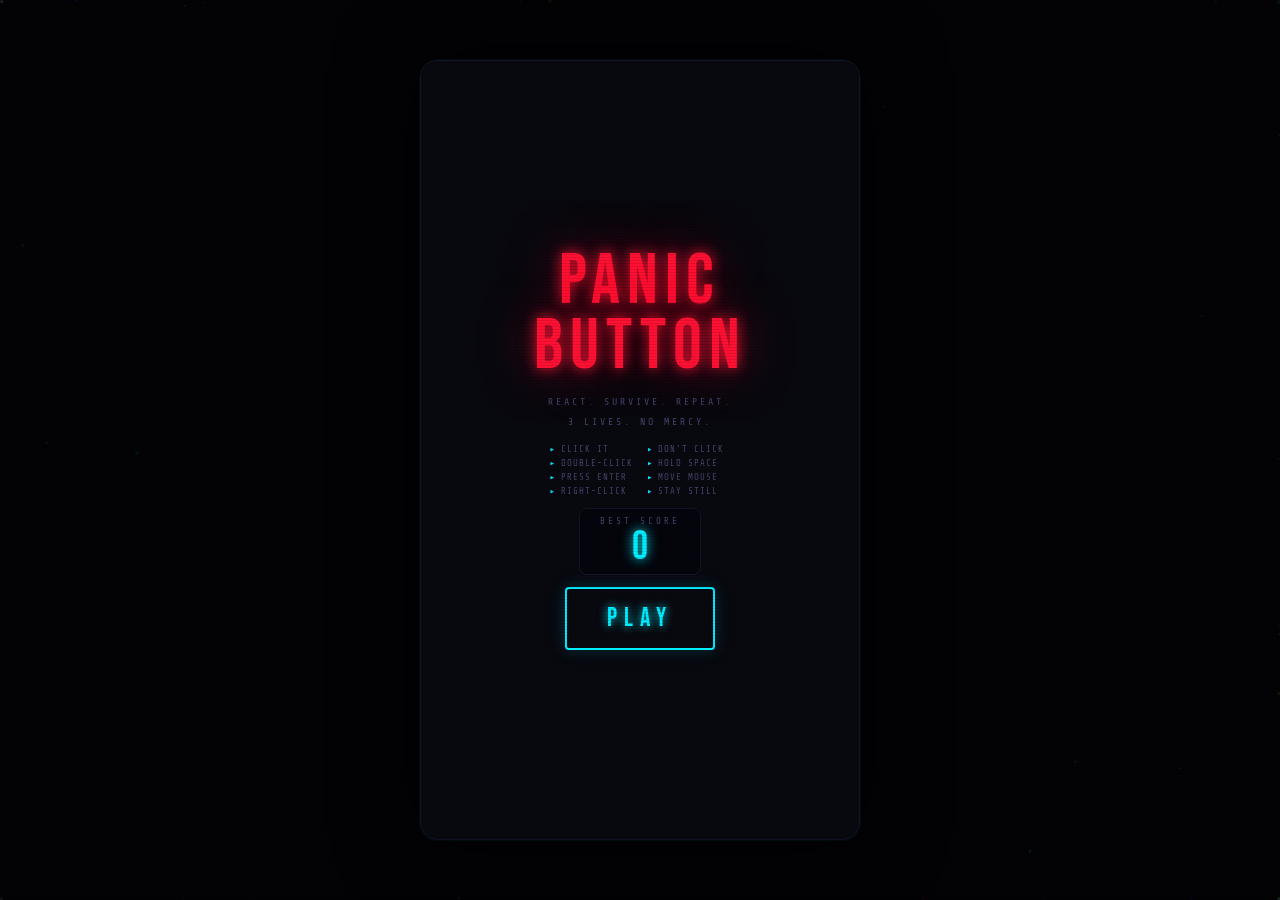
==== index.html @ e450bbe6 "Update index.html" ====
<!DOCTYPE html>
<html lang="en">
<head>
<meta charset="UTF-8">
<meta name="viewport" content="width=device-width, initial-scale=1.0, maximum-scale=1.0, user-scalable=no">
<meta name="apple-mobile-web-app-capable" content="yes">
<meta name="mobile-web-app-capable" content="yes">
<title>PANIC BUTTON</title>
<style>
@import url('https://fonts.googleapis.com/css2?family=Black+Han+Sans&family=Share+Tech+Mono&family=Bebas+Neue&display=swap');
 
:root {
  --red:#ff1133;--yellow:#ffe500;--cyan:#00eeff;--green:#2dff00;
  --purple:#cc00ff;--orange:#ff5500;--dim:#44446a;--text:#ddddf5;
  --panel:#08080f;--border:#14142a;
}
 
*{margin:0;padding:0;box-sizing:border-box;user-select:none;-webkit-user-select:none;-webkit-tap-highlight-color:transparent;touch-action:manipulation;}
html,body{width:100%;height:100%;height:100dvh;background:#030306;font-family:'Share Tech Mono',monospace;color:var(--text);overflow:hidden;}
 
/* scanlines */
body::after{content:'';position:fixed;inset:0;background:repeating-linear-gradient(transparent 0,transparent 2px,rgba(0,0,0,.1) 2px,rgba(0,0,0,.1) 3px);pointer-events:none;z-index:9998;}
 
#bgcanvas{position:fixed;inset:0;z-index:0;}
#app{width:100%;height:100%;height:100dvh;display:flex;align-items:center;justify-content:center;position:relative;z-index:1;}
 
/* ── CABINET ── */
.cab{
  width:min(440px,100vw);
  height:min(780px,100dvh);
  background:var(--panel);
  border:1px solid var(--border);
  border-radius:clamp(0px,3vw,18px);
  display:flex;flex-direction:column;align-items:center;
  position:relative;overflow:hidden;
  padding:0 0 max(12px,env(safe-area-inset-bottom));
  box-shadow:0 0 0 1px rgba(0,238,255,.04),0 0 80px rgba(0,0,0,.97),inset 0 1px 0 rgba(255,255,255,.05);
  transition:filter .04s;
}
@media(max-width:440px){.cab{border-radius:0;border-left:none;border-right:none;}}
.cab.chroma{filter:drop-shadow(-3px 0 0 rgba(255,0,60,.7)) drop-shadow(3px 0 0 rgba(0,238,255,.7));}
.cab.shake{animation:do-shake .4s ease-in-out;}
@keyframes do-shake{
  0%,100%{transform:translate(0,0) rotate(0)}
  8%{transform:translate(-10px,5px) rotate(-2deg)}
  20%{transform:translate(10px,-5px) rotate(2deg)}
  35%{transform:translate(-7px,7px) rotate(-1.2deg)}
  50%{transform:translate(7px,-4px) rotate(1.2deg)}
  65%{transform:translate(-3px,2px) rotate(-.5deg)}
  80%{transform:translate(2px,-1px) rotate(.3deg)}
}
 
/* corruption canvas */
.corrupt-ov{position:absolute;inset:0;pointer-events:none;z-index:90;border-radius:inherit;opacity:1;mix-blend-mode:screen;}
 
/* ── HEADER ── */
.hdr{width:100%;background:#03030a;border-bottom:1px solid var(--border);padding:clamp(8px,2.5vw,14px) 18px clamp(7px,2vw,12px);text-align:center;flex-shrink:0;}
.game-title{font-family:'Bebas Neue',sans-serif;font-size:clamp(24px,6.5vw,38px);letter-spacing:clamp(6px,2vw,10px);color:var(--red);text-shadow:0 0 12px #ff1133,0 0 35px #ff113388,0 0 70px #ff113344;line-height:1;}
.tagline{font-size:clamp(7px,2vw,9px);color:var(--dim);letter-spacing:2px;margin-top:2px;text-transform:uppercase;}
 
/* heartbeat stripe */
.hb-stripe{width:100%;height:3px;position:relative;overflow:hidden;background:#08080f;flex-shrink:0;}
.hb-stripe::after{content:'';position:absolute;top:0;left:-100%;width:60%;height:100%;background:linear-gradient(90deg,transparent,var(--red),transparent);opacity:0;}
.hb-stripe.pulse::after{animation:hb-wave .35s ease-out forwards;}
@keyframes hb-wave{0%{left:-60%;opacity:0}30%{opacity:1}100%{left:140%;opacity:0}}
 
/* ── LIVES + DIFF ── */
.top-row{display:flex;align-items:center;gap:7px;padding:clamp(6px,2vw,10px) 16px 0;width:100%;flex-shrink:0;}
.lives-lbl{font-size:clamp(7px,2vw,9px);letter-spacing:2px;color:var(--dim);text-transform:uppercase;}
.life{font-size:clamp(14px,4vw,18px);transition:transform .2s,opacity .3s;display:inline-block;}
.life.lost{opacity:.15;transform:scale(.65);filter:grayscale(1) brightness(.5);}
.life.flash-die{animation:life-die .4s ease-out;}
@keyframes life-die{0%{transform:scale(1.5)}50%{transform:scale(.3) rotate(180deg)}100%{transform:scale(.65)}}
.spacer{flex:1;}
.diff-pill{font-size:clamp(7px,2vw,9px);letter-spacing:2px;padding:3px 8px;border-radius:2px;text-transform:uppercase;border:1px solid currentColor;}
.dp-easy  {color:#2dff00;border-color:#2dff0044;}
.dp-medium{color:var(--yellow);border-color:#ffe50044;}
.dp-hard  {color:var(--orange);border-color:#ff550044;}
.dp-chaos {color:var(--red);border-color:#ff113344;animation:dp-chaos .4s ease-in-out infinite alternate;}
@keyframes dp-chaos{from{text-shadow:0 0 5px #ff1133}to{text-shadow:0 0 14px #ff1133,0 0 28px #ff113366}}
 
/* ── SCORES ── */
.score-row{display:flex;gap:8px;padding:clamp(6px,2vw,9px) 16px 0;width:100%;flex-shrink:0;}
.sbox{flex:1;background:#05050d;border:1px solid var(--border);border-radius:8px;padding:clamp(6px,2vw,8px) 10px;text-align:center;position:relative;overflow:hidden;}
.sbox::before{content:'';position:absolute;inset:0;background:linear-gradient(135deg,rgba(255,255,255,.025),transparent 55%);pointer-events:none;}
.slbl{font-size:clamp(7px,2vw,9px);letter-spacing:2px;color:var(--dim);text-transform:uppercase;display:block;margin-bottom:1px;}
.sval{font-family:'Bebas Neue',sans-serif;font-size:clamp(30px,9vw,40px);line-height:1;color:var(--yellow);text-shadow:0 0 10px #ffe500,0 0 28px #ffe50077;transition:transform .1s;}
.sval.pop{transform:scale(1.4);color:var(--green);text-shadow:0 0 12px #2dff00,0 0 30px #2dff0088;}
.rank-lbl{font-size:clamp(7px,2vw,9px);letter-spacing:1px;margin-top:1px;color:var(--cyan);text-shadow:0 0 8px #00eeff;}
 
/* ── STREAK ── */
.streak-row{display:flex;align-items:center;gap:7px;padding:clamp(5px,1.5vw,8px) 16px 0;width:100%;flex-shrink:0;}
.stk-lbl{font-size:clamp(7px,2vw,9px);letter-spacing:2px;color:var(--dim);text-transform:uppercase;}
.stk-track{flex:1;height:6px;background:#05050d;border:1px solid var(--border);border-radius:3px;overflow:hidden;}
.stk-fill{height:100%;border-radius:3px;transition:width .2s ease,background .3s;background:var(--purple);box-shadow:0 0 7px var(--purple);}
.stk-fill.hot{background:var(--yellow);box-shadow:0 0 10px var(--yellow);animation:stk-hot .3s ease-in-out infinite alternate;}
@keyframes stk-hot{from{box-shadow:0 0 6px var(--yellow)}to{box-shadow:0 0 18px var(--yellow),0 0 30px #ffe50066}}
.stk-val{font-size:clamp(9px,3vw,12px);color:var(--purple);min-width:22px;text-align:right;transition:color .3s;}
.stk-val.hot{color:var(--yellow);text-shadow:0 0 6px var(--yellow);}
 
/* ── INSTRUCTION AREA ── */
.inst-area{flex:1;display:flex;flex-direction:column;align-items:center;justify-content:center;width:100%;position:relative;padding:8px 12px;min-height:0;}
 
.taunt{font-size:clamp(8px,2.5vw,10px);letter-spacing:3px;color:var(--dim);text-transform:uppercase;margin-bottom:5px;min-height:13px;transition:color .2s;}
.taunt.hot{color:var(--red);text-shadow:0 0 6px #ff1133;animation:taunt-flash .15s ease-in-out infinite alternate;}
@keyframes taunt-flash{from{opacity:1}to{opacity:.5}}
 
.inst{font-family:'Black Han Sans',sans-serif;font-size:clamp(28px,9vw,54px);text-align:center;line-height:1.0;letter-spacing:2px;padding:0 4px;will-change:transform;}
.cr {color:var(--red);   text-shadow:0 0 14px #ff1133,0 0 40px #ff113366;}
.cy {color:var(--cyan);  text-shadow:0 0 14px #00eeff,0 0 40px #00eeff66;}
.cg {color:var(--green); text-shadow:0 0 14px #2dff00,0 0 40px #2dff0066;}
.cy2{color:var(--yellow);text-shadow:0 0 14px #ffe500,0 0 40px #ffe50066;}
.cp {color:var(--purple);text-shadow:0 0 14px #cc00ff,0 0 40px #cc00ff66;}
.co {color:var(--orange);text-shadow:0 0 14px #ff5500,0 0 40px #ff550066;}
 
@keyframes inst-slam{0%{opacity:0;transform:scale(.3) rotate(-8deg)}55%{opacity:1;transform:scale(1.12) rotate(2deg)}75%{transform:scale(.97) rotate(-1deg)}100%{opacity:1;transform:scale(1) rotate(0)}}
@keyframes inst-out {0%{opacity:1;transform:scale(1)}40%{opacity:0;transform:scale(1.3) rotate(5deg)}100%{opacity:0}}
@keyframes inst-jitter{0%,100%{transform:translate(0,0)}20%{transform:translate(-3px,2px)}40%{transform:translate(3px,-2px)}60%{transform:translate(-2px,3px)}80%{transform:translate(2px,-1px)}}
.inst.appear {animation:inst-slam .2s cubic-bezier(.22,1,.36,1) forwards;}
.inst.leaving{animation:inst-out .15s ease-in forwards;}
.inst.jitter {animation:inst-jitter .12s ease-in-out infinite;}
@keyframes cr-pulse{from{text-shadow:0 0 14px #ff1133,0 0 40px #ff113366}to{text-shadow:0 0 30px #ff1133,0 0 60px #ff1133,0 0 80px #ff113388}}
 
.sub-inst{font-size:clamp(9px,2.5vw,11px);letter-spacing:2px;color:var(--dim);margin-top:5px;text-transform:uppercase;min-height:13px;}
 
/* hold-progress ring (for hold instructions on mobile) */
.hold-ring{position:absolute;bottom:8px;left:50%;transform:translateX(-50%);opacity:0;pointer-events:none;transition:opacity .15s;}
.hold-ring.show{opacity:1;}
.hold-ring svg{width:44px;height:44px;transform:rotate(-90deg);}
.hr-bg{fill:none;stroke:#14142a;stroke-width:4;}
.hr-fill{fill:none;stroke:var(--orange);stroke-width:4;stroke-linecap:round;stroke-dasharray:113;stroke-dashoffset:113;transition:stroke-dashoffset .05s linear;}
 
.glitch-txt{position:absolute;top:50%;left:50%;transform:translate(-50%,-50%);font-family:'Bebas Neue',sans-serif;font-size:clamp(26px,8vw,50px);pointer-events:none;opacity:0;white-space:nowrap;text-shadow:2px 0 var(--red),-2px 0 var(--cyan);}
@keyframes glitch-show{0%{opacity:0;transform:translate(-50%,-50%) skewX(20deg)}10%{opacity:1;transform:translate(-52%,-50%) skewX(-5deg)}30%{opacity:1;transform:translate(-50%,-50%) skewX(0)}80%{opacity:1}100%{opacity:0;transform:translate(-50%,-50%) skewX(3deg)}}
.glitch-txt.show{animation:glitch-show .6s ease-out forwards;}
 
.near-miss-el{position:absolute;top:5px;left:50%;transform:translateX(-50%);font-family:'Bebas Neue',sans-serif;font-size:clamp(11px,3vw,13px);letter-spacing:3px;color:var(--yellow);text-shadow:0 0 10px var(--yellow);opacity:0;pointer-events:none;white-space:nowrap;}
@keyframes nm{0%{opacity:0;transform:translateX(-50%) scale(.4)}25%{opacity:1;transform:translateX(-50%) scale(1.2)}75%{opacity:1;transform:translateX(-50%) scale(1)}100%{opacity:0;transform:translateX(-50%) scale(.9)}}
.near-miss-el.show{animation:nm 1s ease-out forwards;}
 
/* ── TIMER ── */
.timer-wrap{width:calc(100% - 32px);margin:0 16px;flex-shrink:0;}
.timer-top{display:flex;justify-content:space-between;align-items:center;margin-bottom:4px;}
.timer-lbl{font-size:clamp(7px,2vw,9px);letter-spacing:2px;color:var(--dim);text-transform:uppercase;}
.timer-num{font-size:clamp(11px,3vw,13px);color:var(--cyan);font-family:'Bebas Neue',sans-serif;letter-spacing:2px;transition:color .2s;}
.timer-num.warn  {color:var(--yellow);}
.timer-num.danger{color:var(--red);text-shadow:0 0 8px #ff1133;}
.timer-track{width:100%;height:clamp(8px,2.5vw,11px);background:#04040c;border:1px solid var(--border);border-radius:6px;overflow:hidden;}
.timer-bar{height:100%;border-radius:6px;transition:background .2s;background:var(--green);box-shadow:0 0 10px var(--green);}
.timer-bar.warn  {background:var(--yellow);box-shadow:0 0 10px var(--yellow);}
.timer-bar.danger{background:var(--red);box-shadow:0 0 16px var(--red);animation:tbar-pulse .25s ease-in-out infinite alternate;}
@keyframes tbar-pulse{from{box-shadow:0 0 8px var(--red)}to{box-shadow:0 0 22px #ff1133,0 0 44px #ff113366}}
 
/* ── BUTTON ZONE ── */
.btn-zone{position:relative;width:100%;flex:0 0 clamp(130px,35vw,160px);display:flex;align-items:center;justify-content:center;margin:clamp(4px,1.5vw,8px) 0 clamp(3px,1vw,6px);}
 
#pb{
  width:clamp(110px,28vw,134px);height:clamp(110px,28vw,134px);
  border-radius:50%;border:none;cursor:pointer;
  font-family:'Bebas Neue',sans-serif;font-size:clamp(17px,4.5vw,21px);letter-spacing:2px;
  outline:none;position:absolute;
  background:radial-gradient(circle at 36% 30%,#ff7788,#cc0022);
  color:#fff;text-shadow:0 2px 5px rgba(0,0,0,.7);
  box-shadow:0 8px 0 #88000e,0 12px 28px rgba(255,17,51,.55),inset 0 1px 0 rgba(255,255,255,.32),inset 0 -2px 0 rgba(0,0,0,.25);
  transition:transform .07s,box-shadow .07s,width .15s,height .15s,font-size .15s;
  will-change:transform;
  /* Prevent long-press context menu on mobile */
  -webkit-touch-callout:none;
}
#pb::before{content:'';position:absolute;inset:4px;border-radius:50%;border:1px solid rgba(255,255,255,.12);pointer-events:none;}
#pb::after {content:'';position:absolute;top:13%;left:19%;width:37%;height:26%;background:radial-gradient(ellipse,rgba(255,255,255,.38),transparent);border-radius:50%;pointer-events:none;}
#pb:active,#pb.pressed{transform:translateY(7px) scale(.97) !important;box-shadow:0 1px 0 #88000e,0 3px 10px rgba(255,17,51,.3),inset 0 3px 6px rgba(0,0,0,.35) !important;}
#pb.blue  {background:radial-gradient(circle at 36% 30%,#66bbff,#0044cc);box-shadow:0 8px 0 #002299,0 12px 28px rgba(0,80,255,.55),inset 0 1px 0 rgba(255,255,255,.32);}
#pb.green {background:radial-gradient(circle at 36% 30%,#66ff99,#009933);color:#001800;box-shadow:0 8px 0 #005511,0 12px 28px rgba(0,180,50,.55),inset 0 1px 0 rgba(255,255,255,.32);}
#pb.yellow{background:radial-gradient(circle at 36% 30%,#ffee66,#bb8800);color:#110900;box-shadow:0 8px 0 #775500,0 12px 28px rgba(180,140,0,.55),inset 0 1px 0 rgba(255,255,255,.32);}
#pb.purple{background:radial-gradient(circle at 36% 30%,#ee66ff,#880099);box-shadow:0 8px 0 #440055,0 12px 28px rgba(160,0,220,.55),inset 0 1px 0 rgba(255,255,255,.32);}
#pb.shrunken{width:72px !important;height:72px !important;font-size:12px !important;}
#pb.grown   {width:clamp(140px,38vw,162px) !important;height:clamp(140px,38vw,162px) !important;font-size:clamp(20px,5vw,24px) !important;}
#pb.spinning{animation:pb-spin .6s linear infinite !important;}
@keyframes pb-spin{from{transform:rotate(0deg)}to{transform:rotate(360deg)}}
#pb.danger-pulse{animation:pb-danger .22s ease-in-out infinite alternate !important;}
@keyframes pb-danger{from{box-shadow:0 8px 0 #88000e,0 12px 28px rgba(255,17,51,.55),inset 0 1px 0 rgba(255,255,255,.32)}to{box-shadow:0 8px 0 #88000e,0 12px 55px rgba(255,17,51,1),0 0 38px rgba(255,17,51,.6),inset 0 1px 0 rgba(255,255,255,.32)}}
#pb.teleport-out{opacity:0;transform:scale(0) !important;}
 
/* decoys */
.decoy{width:68px;height:68px;border-radius:50%;border:none;cursor:pointer;position:absolute;font-family:'Bebas Neue',sans-serif;font-size:11px;letter-spacing:1px;box-shadow:0 4px 0 rgba(0,0,0,.5),0 7px 14px rgba(0,0,0,.4),inset 0 1px 0 rgba(255,255,255,.2);outline:none;animation:decoy-in .15s ease-out;color:#fff;text-shadow:0 1px 3px rgba(0,0,0,.5);-webkit-touch-callout:none;}
.decoy:active{transform:translateY(3px) !important;}
@keyframes decoy-in{from{transform:scale(0) rotate(-15deg);opacity:0}to{transform:scale(1);opacity:1}}
 
/* combo */
.combo-lbl{position:absolute;bottom:3px;left:50%;transform:translateX(-50%);font-family:'Bebas Neue',sans-serif;font-size:clamp(11px,3vw,14px);letter-spacing:4px;color:var(--orange);text-shadow:0 0 10px #ff5500;white-space:nowrap;opacity:0;pointer-events:none;}
@keyframes cl-in{0%{opacity:0;transform:translateX(-50%) scale(.4)}35%{opacity:1;transform:translateX(-50%) scale(1.25)}100%{opacity:1;transform:translateX(-50%) scale(1)}}
.combo-lbl.show{animation:cl-in .3s ease-out forwards;}
 
/* ── OVERLAYS ── */
.flash-ov{position:absolute;inset:0;pointer-events:none;opacity:0;z-index:91;border-radius:inherit;transition:opacity .07s;}
.flash-ov.fg{background:rgba(45,255,0,.2);  opacity:1;}
.flash-ov.fr{background:rgba(255,17,51,.28); opacity:1;}
.flash-ov.fy{background:rgba(255,229,0,.22); opacity:1;}
.flash-ov.fb{background:rgba(0,200,255,.18); opacity:1;}
.flash-ov.fw{background:rgba(255,255,255,.15);opacity:1;}
 
.frenzy-ring{position:absolute;inset:-3px;border-radius:21px;border:3px solid var(--red);opacity:0;pointer-events:none;z-index:92;}
.frenzy-ring.on{opacity:1;animation:fr-pulse .35s ease-in-out infinite alternate;}
@keyframes fr-pulse{from{box-shadow:0 0 12px #ff1133,inset 0 0 12px #ff113322}to{box-shadow:0 0 35px #ff1133,0 0 60px #ff113355,inset 0 0 20px #ff113333}}
 
.sp-ban{position:absolute;top:62px;left:50%;transform:translateX(-50%);font-family:'Bebas Neue',sans-serif;font-size:clamp(10px,3vw,13px);letter-spacing:3px;padding:3px 14px;border-radius:3px;z-index:88;opacity:0;pointer-events:none;white-space:nowrap;transition:opacity .2s;}
.sp-ban.bonus  {background:var(--yellow);color:#000;}
.sp-ban.reverse{background:var(--purple);color:#fff;}
.sp-ban.frenzy {background:var(--red);color:#fff;animation:fban-flash .18s ease-in-out infinite alternate;}
.sp-ban.silent {background:var(--cyan);color:#000;}
@keyframes fban-flash{from{background:#ff1133}to{background:#ff6600}}
.sp-ban.on{opacity:1;}
 
.pts-float{position:absolute;font-family:'Bebas Neue',sans-serif;font-size:clamp(24px,7vw,32px);letter-spacing:2px;color:var(--green);text-shadow:0 0 12px #2dff00;pointer-events:none;opacity:0;z-index:200;}
@keyframes pf{0%{opacity:0;transform:translateY(0) scale(.5)}20%{opacity:1;transform:translateY(-16px) scale(1.15)}75%{opacity:1;transform:translateY(-50px) scale(1)}100%{opacity:0;transform:translateY(-68px) scale(.85)}}
.pts-float.pop{animation:pf .8s ease-out forwards;}
 
.big-mult{position:absolute;top:38%;left:50%;transform:translate(-50%,-50%);font-family:'Bebas Neue',sans-serif;font-size:clamp(70px,20vw,110px);letter-spacing:4px;color:var(--yellow);text-shadow:0 0 16px #ffe500,0 0 50px #ffe50088;pointer-events:none;opacity:0;z-index:200;}
@keyframes bm{0%{opacity:0;transform:translate(-50%,-50%) scale(.2) rotate(-15deg)}35%{opacity:1;transform:translate(-50%,-60%) scale(1.4) rotate(4deg)}65%{opacity:1;transform:translate(-50%,-65%) scale(1.05) rotate(-1deg)}100%{opacity:0;transform:translate(-50%,-95%) scale(.8)}}
.big-mult.pop{animation:bm 1.1s ease-out forwards;}
 
/* ── FEEDBACK ── */
.feedback{height:20px;font-size:clamp(10px,3vw,12px);letter-spacing:3px;text-align:center;text-transform:uppercase;opacity:0;transition:opacity .2s;flex-shrink:0;}
.feedback.show{opacity:1;}
.feedback.ok   {color:var(--green); text-shadow:0 0 8px #2dff00;}
.feedback.bad  {color:var(--red);   text-shadow:0 0 8px #ff1133;}
.feedback.bonus{color:var(--yellow);text-shadow:0 0 8px #ffe500;}
 
/* ── LAST CHANCE ── */
.lc-ov{position:absolute;inset:0;z-index:150;border-radius:inherit;pointer-events:none;display:flex;align-items:center;justify-content:center;opacity:0;}
.lc-ov.show{animation:lc-flash .6s ease-out forwards;}
@keyframes lc-flash{0%{opacity:0;background:rgba(255,17,51,0)}20%{opacity:1;background:rgba(255,17,51,.35)}60%{opacity:1;background:rgba(255,17,51,.15)}100%{opacity:0;background:rgba(255,17,51,0)}}
.lc-txt{font-family:'Bebas Neue',sans-serif;font-size:clamp(40px,12vw,60px);letter-spacing:5px;color:#fff;text-shadow:0 0 30px #ff1133,0 0 60px #ff1133;pointer-events:none;opacity:0;}
.lc-ov.show .lc-txt{animation:lc-txt .6s ease-out forwards;}
@keyframes lc-txt{0%{opacity:0;transform:scale(2)}30%{opacity:1;transform:scale(1.1)}70%{opacity:1;transform:scale(1)}100%{opacity:0;transform:scale(.9)}}
 
/* ── SCREENS ── */
.screen{position:absolute;inset:0;background:var(--panel);border-radius:inherit;display:flex;flex-direction:column;align-items:center;justify-content:center;z-index:250;padding:clamp(20px,5vw,30px) clamp(16px,5vw,28px);text-align:center;gap:clamp(8px,2.5vw,12px);overflow-y:auto;}
.screen.off{display:none;}
.s-logo{font-family:'Bebas Neue',sans-serif;font-size:clamp(48px,14vw,72px);letter-spacing:7px;color:var(--red);text-shadow:0 0 14px #ff1133,0 0 50px #ff113388;line-height:.9;}
.s-sub {font-size:clamp(8px,2.5vw,10px);letter-spacing:3px;color:var(--dim);text-transform:uppercase;line-height:2.0;max-width:300px;}
.tips-grid{display:grid;grid-template-columns:1fr 1fr;gap:4px 14px;}
.tip{font-size:clamp(7px,2vw,9px);letter-spacing:1px;color:var(--dim);text-transform:uppercase;display:flex;align-items:center;gap:5px;}
.tip::before{content:'▸';color:var(--cyan);}
.hs-panel{background:#04040c;border:1px solid var(--border);border-radius:8px;padding:7px 20px;}
.hs-lbl{font-size:clamp(7px,2vw,9px);letter-spacing:3px;color:var(--dim);display:block;margin-bottom:1px;text-transform:uppercase;}
.hs-num{font-family:'Bebas Neue',sans-serif;font-size:clamp(32px,10vw,40px);color:var(--cyan);text-shadow:0 0 12px #00eeff;line-height:1;}
.btn-cta{background:none;border:2px solid var(--cyan);color:var(--cyan);font-family:'Bebas Neue',sans-serif;font-size:clamp(20px,6vw,26px);letter-spacing:7px;padding:clamp(10px,3vw,14px) clamp(28px,8vw,40px);cursor:pointer;border-radius:4px;text-shadow:0 0 10px #00eeff;box-shadow:0 0 16px rgba(0,238,255,.18);transition:all .15s;-webkit-tap-highlight-color:transparent;}
.btn-cta:active{background:rgba(0,238,255,.12);box-shadow:0 0 28px rgba(0,238,255,.5);transform:scale(.97);}
 
/* game over */
.go-title{font-family:'Bebas Neue',sans-serif;font-size:clamp(42px,12vw,64px);letter-spacing:5px;color:var(--red);text-shadow:0 0 14px #ff1133,0 0 50px #ff113388;animation:go-blink .7s ease-in-out infinite;}
@keyframes go-blink{0%,100%{opacity:1}50%{opacity:.5}}
.go-msg {font-family:'Black Han Sans',sans-serif;font-size:clamp(13px,4vw,20px);color:var(--yellow);text-shadow:0 0 8px #ffe500;letter-spacing:2px;}
.go-scrs{display:flex;gap:12px;margin:3px 0;}
.go-sbox{background:#04040c;border:1px solid var(--border);border-radius:8px;padding:8px 14px;min-width:85px;}
.go-slbl{font-size:clamp(7px,2vw,9px);letter-spacing:2px;color:var(--dim);display:block;margin-bottom:2px;text-transform:uppercase;}
.go-sval{font-family:'Bebas Neue',sans-serif;font-size:clamp(36px,10vw,44px);line-height:1;color:var(--cyan);text-shadow:0 0 12px #00eeff;}
.go-rank{font-size:clamp(9px,2.5vw,11px);letter-spacing:3px;color:var(--purple);text-shadow:0 0 10px #cc00ff;text-transform:uppercase;}
.go-died{font-size:clamp(8px,2.2vw,9px);letter-spacing:2px;color:var(--dim);}
.new-best-badge{font-size:clamp(9px,2.5vw,11px);letter-spacing:4px;color:var(--green);text-shadow:0 0 12px #2dff00;animation:nb .5s ease-out;}
@keyframes nb{0%{opacity:0;transform:scale(.3)}60%{transform:scale(1.25)}100%{opacity:1;transform:scale(1)}}
 
.corner{position:absolute;width:12px;height:12px;opacity:.16;}
.c-tl{top:7px;left:7px;border-top:2px solid var(--cyan);border-left:2px solid var(--cyan);}
.c-tr{top:7px;right:7px;border-top:2px solid var(--cyan);border-right:2px solid var(--cyan);}
.c-bl{bottom:7px;left:7px;border-bottom:2px solid var(--cyan);border-left:2px solid var(--cyan);}
.c-br{bottom:7px;right:7px;border-bottom:2px solid var(--cyan);border-right:2px solid var(--cyan);}
.hidden{display:none!important;}
 
/* ── SWIPE ARROW INDICATOR ── */
.swipe-arrow{position:absolute;font-size:clamp(28px,8vw,38px);pointer-events:none;opacity:0;z-index:201;}
@keyframes arrow-up   {0%{opacity:0;transform:translateY(0)}20%{opacity:1}80%{opacity:1}100%{opacity:0;transform:translateY(-50px)}}
@keyframes arrow-down {0%{opacity:0;transform:translateY(0)}20%{opacity:1}80%{opacity:1}100%{opacity:0;transform:translateY(50px)}}
@keyframes arrow-left {0%{opacity:0;transform:translateX(0)}20%{opacity:1}80%{opacity:1}100%{opacity:0;transform:translateX(-50px)}}
@keyframes arrow-right{0%{opacity:0;transform:translateX(0)}20%{opacity:1}80%{opacity:1}100%{opacity:0;transform:translateX(50px)}}
.swipe-arrow.up   {animation:arrow-up    .8s ease-out forwards;}
.swipe-arrow.down {animation:arrow-down  .8s ease-out forwards;}
.swipe-arrow.left {animation:arrow-left  .8s ease-out forwards;}
.swipe-arrow.right{animation:arrow-right .8s ease-out forwards;}
</style>
</head>
<body>
<canvas id="bgcanvas"></canvas>
<div id="app">
  <div class="cab" id="cab">
    <div class="corner c-tl"></div><div class="corner c-tr"></div>
    <div class="corner c-bl"></div><div class="corner c-br"></div>
    <canvas class="corrupt-ov" id="corrupt" width="440" height="780"></canvas>
    <div class="flash-ov"   id="flash"></div>
    <div class="frenzy-ring" id="fr-ring"></div>
    <div class="sp-ban"     id="sp-ban"></div>
    <div class="big-mult"   id="big-mult"></div>
    <div class="pts-float"  id="pts-float"></div>
    <div class="lc-ov"      id="lc-ov"><div class="lc-txt" id="lc-txt"></div></div>
 
    <!-- START -->
    <div class="screen" id="scr-start">
      <div class="s-logo">PANIC<br>BUTTON</div>
      <div class="s-sub">React. Survive. Repeat.<br>3 lives. No mercy.</div>
      <div class="tips-grid" id="tips-grid">
        <!-- filled by JS based on device -->
      </div>
      <div class="hs-panel"><span class="hs-lbl">Best Score</span><div class="hs-num" id="hs-num">0</div></div>
      <button class="btn-cta" id="btn-start">PLAY</button>
    </div>
 
    <!-- GAME OVER -->
    <div class="screen off" id="scr-go">
      <div class="go-title">GAME<br>OVER</div>
      <div class="go-msg"  id="go-msg">Your brain lagged.</div>
      <div class="go-scrs">
        <div class="go-sbox"><span class="go-slbl">Score</span><div class="go-sval" id="go-score">0</div></div>
        <div class="go-sbox"><span class="go-slbl">Best</span> <div class="go-sval" id="go-best">0</div></div>
      </div>
      <div class="new-best-badge hidden" id="go-nb">★ NEW BEST ★</div>
      <div class="go-rank" id="go-rank">BEGINNER</div>
      <div class="go-died" id="go-died"></div>
      <button class="btn-cta" id="btn-retry">RETRY</button>
    </div>
 
    <!-- GAME UI -->
    <div class="hdr">
      <div class="game-title">PANIC BUTTON</div>
      <div class="tagline">react · survive · panic harder</div>
    </div>
    <div class="hb-stripe" id="hb-stripe"></div>
 
    <div class="top-row">
      <span class="lives-lbl">Lives</span>
      <span class="life" id="lf0">❤️</span>
      <span class="life" id="lf1">❤️</span>
      <span class="life" id="lf2">❤️</span>
      <div class="spacer"></div>
      <div class="diff-pill dp-easy" id="diff-pill">EASY</div>
    </div>
 
    <div class="score-row">
      <div class="sbox">
        <span class="slbl">Score</span>
        <div class="sval" id="sval">0</div>
        <div class="rank-lbl" id="rank-lbl">BEGINNER</div>
      </div>
      <div class="sbox">
        <span class="slbl">Best</span>
        <div class="sval" id="best-sval">0</div>
      </div>
    </div>
 
    <div class="streak-row">
      <span class="stk-lbl">Streak</span>
      <div class="stk-track"><div class="stk-fill" id="stk-fill" style="width:0%"></div></div>
      <span class="stk-val" id="stk-val">0</span>
    </div>
 
    <div class="inst-area">
      <div class="taunt"       id="taunt"></div>
      <div class="inst cr"     id="inst">GET READY</div>
      <div class="sub-inst"    id="sub-inst"></div>
      <div class="glitch-txt"  id="glitch-txt"></div>
      <div class="near-miss-el" id="near-miss"></div>
      <div class="combo-lbl"   id="combo-lbl"></div>
      <!-- Hold progress ring -->
      <div class="hold-ring" id="hold-ring">
        <svg viewBox="0 0 40 40"><circle class="hr-bg" cx="20" cy="20" r="18"/><circle class="hr-fill" id="hr-fill" cx="20" cy="20" r="18"/></svg>
      </div>
      <!-- Swipe direction arrow -->
      <div class="swipe-arrow" id="swipe-arrow"></div>
    </div>
 
    <div class="timer-wrap">
      <div class="timer-top">
        <span class="timer-lbl">Time</span>
        <span class="timer-num" id="timer-num">2.0s</span>
      </div>
      <div class="timer-track"><div class="timer-bar" id="tbar" style="width:100%"></div></div>
    </div>
 
    <div class="btn-zone" id="btn-zone">
      <button id="pb">PANIC!</button>
    </div>
 
    <div class="feedback" id="feedback"></div>
  </div>
</div>
 
<script>
'use strict';
 
// ══════════════════════════════════════
//  DEVICE DETECTION
// ══════════════════════════════════════
const isMobile = ('ontouchstart' in window) || (navigator.maxTouchPoints > 0);
 
// ══════════════════════════════════════
//  VIBRATION
// ══════════════════════════════════════
function vib(pattern) { try { if(navigator.vibrate) navigator.vibrate(pattern); } catch(e){} }
function vibOK()      { vib(30); }
function vibWrong()   { vib([60,30,120]); }
function vibCombo()   { vib([20,20,40]); }
function vibLastCh()  { vib([100,50,100,50,200]); }
 
// ══════════════════════════════════════
//  BACKGROUND CANVAS
// ══════════════════════════════════════
const bgCvs=document.getElementById('bgcanvas'), bgCtx=bgCvs.getContext('2d');
let BW,BH,bgIntensity=0;
function resizeBG(){BW=bgCvs.width=innerWidth;BH=bgCvs.height=innerHeight;}
resizeBG(); addEventListener('resize',resizeBG);
 
const PCOLS=['#ff1133','#00eeff','#cc00ff','#2dff00','#ffe500','#ff5500'];
const pts=Array.from({length:70},()=>({x:Math.random()*2000,y:Math.random()*2000,vx:(Math.random()-.5)*.22,vy:(Math.random()-.5)*.22,r:Math.random()*1.5+.4,col:PCOLS[Math.floor(Math.random()*PCOLS.length)],phase:Math.random()*Math.PI*2}));
 
const EKG_LEN=80; const ekgPts=new Array(EKG_LEN).fill(0); let ekgPhase=0,ekgPanic=0;
function drawBG(){
  requestAnimationFrame(drawBG);
  bgCtx.clearRect(0,0,BW,BH);
  const spd=1+bgIntensity*6;
  for(const p of pts){
    p.x+=p.vx*spd;p.y+=p.vy*spd;p.phase+=.01*spd;
    if(p.x<0)p.x=BW;if(p.x>BW)p.x=0;if(p.y<0)p.y=BH;if(p.y>BH)p.y=0;
    const a=(.18+.3*Math.sin(p.phase))*(.18+bgIntensity*.55);
    bgCtx.beginPath();bgCtx.arc(p.x,p.y,p.r*(1+bgIntensity*.8),0,Math.PI*2);
    bgCtx.fillStyle=p.col+Math.floor(a*255).toString(16).padStart(2,'0');bgCtx.fill();
  }
  ekgPhase+=(.02+ekgPanic*.08)*spd;
  for(let i=EKG_LEN-1;i>0;i--)ekgPts[i]=ekgPts[i-1];
  ekgPts[0]=(Math.sin(ekgPhase*3)>.94)?(Math.sin(ekgPhase*30)*40*ekgPanic):Math.sin(ekgPhase)*4*ekgPanic;
  if(ekgPanic>.1){
    const ex=BW*.5-EKG_LEN*3,ey=BH-40;
    bgCtx.beginPath();
    for(let i=0;i<EKG_LEN;i++){const x=ex+i*6,y=ey-ekgPts[i];i===0?bgCtx.moveTo(x,y):bgCtx.lineTo(x,y);}
    bgCtx.strokeStyle=`rgba(255,17,51,${Math.min(ekgPanic,.8)})`;bgCtx.lineWidth=1.5;bgCtx.shadowColor='#ff1133';bgCtx.shadowBlur=6*ekgPanic;bgCtx.stroke();bgCtx.shadowBlur=0;
  }
}
drawBG();
 
// Corruption canvas
const corCvs=document.getElementById('corrupt'),corCtx=corCvs.getContext('2d');
let corruptLevel=0;
function drawCorrupt(){
  corCtx.clearRect(0,0,440,780);
  if(corruptLevel<=0)return;
  const n=Math.floor(corruptLevel*14);
  for(let i=0;i<n;i++){
    const x=Math.random()*440,y=Math.random()*780,w=Math.random()*90+10,h=Math.random()*5+2;
    corCtx.fillStyle=`rgba(${Math.floor(Math.random()*255)},0,${Math.floor(Math.random()*255)},${corruptLevel*.28})`;
    corCtx.fillRect(x,y,w,h);
  }
}
setInterval(drawCorrupt,80);
 
// ══════════════════════════════════════
//  AUDIO
// ══════════════════════════════════════
let AC=null;
function getAC(){if(!AC)AC=new(window.AudioContext||window.webkitAudioContext)();if(AC.state==='suspended')AC.resume();return AC;}
function beep(f,t,d,v,delay=0){try{const ctx=getAC(),o=ctx.createOscillator(),g=ctx.createGain();o.connect(g);g.connect(ctx.destination);o.type=t;o.frequency.setValueAtTime(f,ctx.currentTime+delay);g.gain.setValueAtTime(v,ctx.currentTime+delay);g.gain.exponentialRampToValueAtTime(.001,ctx.currentTime+delay+d);o.start(ctx.currentTime+delay);o.stop(ctx.currentTime+delay+d+.02);}catch(e){}}
function noise(d=.05,v=.2,delay=0){try{const ctx=getAC(),buf=ctx.createBuffer(1,ctx.sampleRate*d,ctx.sampleRate),data=buf.getChannelData(0);for(let i=0;i<data.length;i++)data[i]=(Math.random()*2-1)*.9;const src=ctx.createBufferSource(),g=ctx.createGain();src.buffer=buf;src.connect(g);g.connect(ctx.destination);g.gain.setValueAtTime(v,ctx.currentTime+delay);g.gain.exponentialRampToValueAtTime(.001,ctx.currentTime+delay+d);src.start(ctx.currentTime+delay);}catch(e){}}
 
const S={
  ok:    ()=>{beep(480,'sine',.05,.14);beep(680,'sine',.07,.17,.06);beep(920,'sine',.09,.14,.12);},
  bonus: ()=>{beep(440,'sine',.04,.18);beep(550,'sine',.04,.2,.05);beep(660,'sine',.04,.2,.1);beep(880,'sine',.07,.22,.16);beep(1100,'sine',.1,.2,.24);noise(.04,.1,.28);},
  wrong: ()=>{noise(.1,.35);beep(180,'sawtooth',.18,.45);beep(120,'sawtooth',.22,.38,.16);beep(80,'sawtooth',.28,.3,.32);},
  tick:  ()=>{beep(1100,'square',.022,.12);},
  warn:  ()=>{beep(800,'square',.04,.2);beep(650,'square',.04,.17,.08);},
  combo: ()=>{beep(660,'sine',.04,.2);beep(880,'sine',.05,.2,.05);beep(1100,'sine',.07,.18,.1);beep(1320,'sine',.08,.16,.16);},
  click: ()=>{noise(.015,.1);beep(1500,'square',.012,.04);},
  tele:  ()=>{beep(350,'sine',.04,.18);beep(900,'sine',.03,.12,.05);noise(.02,.08,.03);},
  life:  ()=>{beep(280,'sawtooth',.1,.3);beep(190,'sawtooth',.14,.25,.1);noise(.06,.15,.08);},
  hb:    ()=>{beep(75,'sine',.08,.35);beep(65,'sine',.07,.25,.17);},
  frenzy:()=>{noise(.05,.25);beep(180,'sawtooth',.1,.3);beep(250,'square',.08,.2,.08);},
  rank:  ()=>{beep(440,'sine',.06,.2);beep(554,'sine',.06,.2,.07);beep(659,'sine',.07,.2,.14);beep(880,'sine',.12,.22,.21);},
  lastch:()=>{noise(.12,.4);beep(160,'sawtooth',.2,.4);beep(100,'sawtooth',.25,.35,.18);},
  sbr:   ()=>{noise(.15,.5);beep(100,'sawtooth',.2,.5);beep(60,'sawtooth',.3,.4,.15);},
};
 
let hbTO=null;
function startHB(dur){
  stopHB();let e=0;
  function beat(){if(!gameActive)return;e++;const pct=Math.max(0,1-e/(dur/100));if(pct<.4){S.hb();hbEl.classList.remove('pulse');void hbEl.offsetWidth;hbEl.classList.add('pulse');ekgPanic=Math.max(0,1-pct*2.5);}
  const next=pct<.08?130:pct<.18?190:pct<.3?270:pct<.4?360:null;if(next)hbTO=setTimeout(beat,next);}
  hbTO=setTimeout(beat,dur*.6);
}
function stopHB(){clearTimeout(hbTO);ekgPanic=0;}
 
// ══════════════════════════════════════
//  GAME DATA
// ══════════════════════════════════════
const RANKS=[{min:0,t:'BEGINNER'},{min:5,t:'TWITCHY'},{min:12,t:'PANIC SURVIVOR'},{min:22,t:'CHAOS MASTER'},{min:38,t:'MIND NINJA'},{min:55,t:'BUTTON GOD'},{min:80,t:'OMNIPANIC'}];
const TAUNTS_IDLE=['WAITING…','DO SOMETHING.','TICK TOCK…','HURRY UP.','ANYTIME NOW…','STILL ALIVE?','COME ON…'];
const TAUNTS_HOT =['FASTER!!','DO IT NOW!!','YOUR HANDS!','FOCUS!!!','NOW NOW NOW','MOVE IT!!','LAST CHANCE'];
const FAIL_MSGS  =["Too slow, chief.","Reflex.exe stopped.","Brain.dll not found.","Your neurons on holiday.","404: Reaction not found.","You had ONE job.","Grandma sends condolences.","ctrl+z your entire life.","You absolute disaster.","The button is crying.","Skills: not found.","Even a sloth said wow.","Panic achieved. Victory: no.","That was painful to watch.","Your hands have resigned.","Instructions were unclear?","Incredible. Incredibly bad."];
 
// ── INSTRUCTION SETS (desktop vs mobile) ──
const INSTS_DESKTOP=[
  {text:'CLICK NOW',       type:'click',       col:'cr',  hint:'click the button'},
  {text:"DON'T CLICK",     type:'wait',         col:'cy',  hint:'hands off!'},
  {text:'PRESS SPACE',     type:'space',        col:'cy2', hint:'hit spacebar'},
  {text:'PRESS ENTER',     type:'enter',        col:'cg',  hint:'hit enter'},
  {text:'DOUBLE CLICK',    type:'dblclick',     col:'co',  hint:'click twice fast'},
  {text:'WAIT FOR IT…',    type:'wait',         col:'cp',  hint:'do nothing'},
  {text:'HIT IT!',         type:'click',        col:'cr',  hint:'click it'},
  {text:'RIGHT CLICK',     type:'rightclick',   col:'cp',  hint:'right mouse btn'},
  {text:'MOVE MOUSE FAST', type:'move',         col:'cy',  hint:'shake it!'},
  {text:'HOLD SPACE',      type:'hold_space',   col:'co',  hint:'hold 400ms'},
  {text:'PRESS A',         type:'key_a',        col:'cg',  hint:'press A key'},
  {text:'STAY STILL',      type:'wait',         col:'cp',  hint:'freeze'},
  {text:'SMASH IT!',       type:'click',        col:'cr',  hint:'click it'},
  {text:"DON'T MOVE",      type:'wait',         col:'cy',  hint:'freeze'},
  {text:'NOW!!!',          type:'click',        col:'cr',  hint:'click it'},
  {text:'PRESS ESCAPE',    type:'key_escape',   col:'co',  hint:'press ESC'},
  {text:'CLICK TWICE',     type:'dblclick',     col:'cy2', hint:'double-click'},
  {text:'HANDS OFF!',      type:'wait',         col:'cy',  hint:'nothing'},
  {text:'TAP IT!',         type:'click',        col:'cr',  hint:'click it'},
  {text:'FREEZE!',         type:'wait',         col:'cp',  hint:'stay still'},
  {text:'TRIPLE CLICK',    type:'tripleclick',  col:'co',  hint:'3 rapid clicks'},
];
 
const INSTS_MOBILE=[
  {text:'TAP NOW!',         type:'click',        col:'cr',  hint:'tap the button'},
  {text:"DON'T TAP",        type:'wait',         col:'cy',  hint:'hands off!'},
  {text:'DOUBLE TAP',       type:'dblclick',     col:'co',  hint:'tap twice fast'},
  {text:'WAIT FOR IT…',     type:'wait',         col:'cp',  hint:'do nothing'},
  {text:'HIT IT!',          type:'click',        col:'cr',  hint:'tap it'},
  {text:'HOLD THE BUTTON',  type:'hold_btn',     col:'co',  hint:'hold 500ms'},
  {text:'STAY STILL',       type:'wait',         col:'cp',  hint:'freeze'},
  {text:'SMASH IT!',        type:'click',        col:'cr',  hint:'tap it'},
  {text:"DON'T TOUCH",      type:'wait',         col:'cy',  hint:'freeze'},
  {text:'NOW!!!',           type:'click',        col:'cr',  hint:'tap it'},
  {text:'SWIPE UP',         type:'swipe_up',     col:'cg',  hint:'swipe up on screen'},
  {text:'SWIPE DOWN',       type:'swipe_down',   col:'cy2', hint:'swipe down'},
  {text:'TRIPLE TAP',       type:'tripleclick',  col:'co',  hint:'tap 3 times fast'},
  {text:'FREEZE!',          type:'wait',         col:'cp',  hint:'stay still'},
  {text:'TAP TWICE',        type:'dblclick',     col:'cy2', hint:'two taps'},
  {text:'HOLD IT!',         type:'hold_btn',     col:'co',  hint:'hold the button'},
  {text:'RESIST!',          type:'wait',         col:'cp',  hint:'do NOT tap'},
  {text:'GO GO GO!',        type:'click',        col:'cr',  hint:'tap it NOW'},
  {text:'SWIPE LEFT',       type:'swipe_left',   col:'purple', col:'cp', hint:'swipe left'},
  {text:'SWIPE RIGHT',      type:'swipe_right',  col:'cy2', hint:'swipe right'},
];
 
const FRENZY_DESKTOP=[{text:'CLICK!',type:'click',col:'cr'},{text:'WAIT!',type:'wait',col:'cy'},{text:'SPACE!',type:'space',col:'cy2'},{text:'SMASH!',type:'click',col:'cr'},{text:"DON'T!",type:'wait',col:'cp'},{text:'HIT!',type:'click',col:'cr'},{text:'STOP!',type:'wait',col:'cy'},{text:'GO!!',type:'click',col:'cr'}];
const FRENZY_MOBILE =[{text:'TAP!',type:'click',col:'cr'},{text:'WAIT!',type:'wait',col:'cy'},{text:'HOLD!',type:'hold_btn',col:'co'},{text:'SMASH!',type:'click',col:'cr'},{text:"DON'T!",type:'wait',col:'cp'},{text:'HIT!',type:'click',col:'cr'},{text:'STOP!',type:'wait',col:'cy'},{text:'GO!!',type:'click',col:'cr'}];
 
let INSTS, FRENZY_INSTS;
 
const BTN_LBLS={
  click:       ['PANIC!','TAP ME!','HIT IT!','SMASH!','GO!','DO IT!','NOW!'],
  wait:        ["NO TOUCH","WAIT...","DON'T!","STOP!","RESIST!","FREEZE!","NOPE!"],
  dblclick:    ['DOUBLE!','TAP×2','TWICE!'],
  tripleclick: ['×3','THREE!','TRIPLE!'],
  rightclick:  ['R-CLICK','RIGHT ME','ALT-CLICK'],
  move:        ['SHAKE!','MOVE!','WIGGLE!'],
  hold_space:  ['HOLD IT','SPACE BAR','HOLD…'],
  hold_btn:    ['HOLD ME','HOLD IT','LONG PRESS'],
  space:       ['SPACEBAR!','PRESS!','HIT SPACE'],
  enter:       ['ENTER!','RETURN!','CONFIRM!'],
  key_a:       ['THE A KEY','PRESS A!','A!!'],
  key_escape:  ['ESCAPE!','ESC!','FLEE!'],
  swipe_up:    ['SWIPE UP','GO UP!','↑'],
  swipe_down:  ['SWIPE DN','GO DOWN','↓'],
  swipe_left:  ['SWIPE ←','LEFT!','←'],
  swipe_right: ['SWIPE →','RIGHT!','→'],
};
const BTN_COLS=['','blue','green','yellow','purple'];
 
function getDiff(s){if(s>=35)return{name:'CHAOS',ms:520,cls:'dp-chaos'};if(s>=20)return{name:'HARD',ms:780,cls:'dp-hard'};if(s>=9)return{name:'MEDIUM',ms:1250,cls:'dp-medium'};return{name:'EASY',ms:1900,cls:'dp-easy'};}
function getRank(s){let r=RANKS[0];for(const k of RANKS)if(s>=k.min)r=k;return r.t;}
 
// ══════════════════════════════════════
//  STATE
// ══════════════════════════════════════
let score=0,bestScore=+(localStorage.getItem('pb_best')||0);
let lives=3,gameActive=false,roundEnded=false;
let timerRAF=null,timerStart=0,timerDur=2000;
let curInst=null,prevInst=null;
let waitTO=null,switchTO=null,holdTO=null,tauntTO=null;
let holdActive=false,holdDone=false,holdProgress=0,holdRAF=null;
let mouseDist=0,lastMX=0,lastMY=0;
let touchStartX=0,touchStartY=0,touchMoved=false,swipeHandled=false;
let streak=0; const STREAK_BONUS_AT=5;
let roundN=0,specialRound=null;
let isFrenzy=false,frenzyCount=0,frenzyDone=0;
let dblGuard=false,tripleCount=0,tripleTO=null;
let nearMissShown=false,lastPctVal=1;
 
// ══════════════════════════════════════
//  DOM
// ══════════════════════════════════════
const cab=g('cab'),flashOv=g('flash'),frRing=g('fr-ring'),spBan=g('sp-ban');
const bigMult=g('big-mult'),ptsFloat=g('pts-float'),lcOv=g('lc-ov'),lcTxt=g('lc-txt');
const scrStart=g('scr-start'),scrGO=g('scr-go'),btnStart=g('btn-start'),btnRetry=g('btn-retry');
const svalEl=g('sval'),bestSval=g('best-sval'),rankLbl=g('rank-lbl');
const tbarEl=g('tbar'),timerNumEl=g('timer-num');
const instEl=g('inst'),subInstEl=g('sub-inst'),glitchTxt=g('glitch-txt');
const nearMissEl=g('near-miss'),comboLbl=g('combo-lbl'),feedbackEl=g('feedback');
const pb=g('pb'),btnZone=g('btn-zone');
const stkFill=g('stk-fill'),stkVal=g('stk-val'),diffPill=g('diff-pill'),hbEl=g('hb-stripe');
const tauntEl=g('taunt'),holdRingEl=g('hold-ring'),hrFill=g('hr-fill');
const swipeArrow=g('swipe-arrow');
const lifeEls=[0,1,2].map(i=>g('lf'+i));
const goScore=g('go-score'),goBest=g('go-best'),goMsg=g('go-msg'),goRank=g('go-rank'),goDied=g('go-died'),goNB=g('go-nb'),hsNum=g('hs-num');
function g(id){return document.getElementById(id);}
 
// ══════════════════════════════════════
//  TIPS (device-aware)
// ══════════════════════════════════════
function fillTips(){
  const grid=g('tips-grid');
  const tips=isMobile
    ?['TAP IT','DON\'T TAP','DOUBLE TAP','HOLD BUTTON','SWIPE UP','SWIPE DOWN','STAY STILL','TRIPLE TAP']
    :['CLICK IT','DON\'T CLICK','DOUBLE-CLICK','HOLD SPACE','PRESS ENTER','MOVE MOUSE','RIGHT-CLICK','STAY STILL'];
  grid.innerHTML=tips.map(t=>`<div class="tip">${t}</div>`).join('');
}
 
// ══════════════════════════════════════
//  HELPERS
// ══════════════════════════════════════
const rand=a=>a[Math.floor(Math.random()*a.length)];
const pick=(a,x)=>{const f=a.filter(i=>i!==x);return rand(f.length?f:a);};
 
function updateScoreUI(){svalEl.textContent=score;bestSval.textContent=bestScore;rankLbl.textContent=getRank(score);svalEl.classList.add('pop');setTimeout(()=>svalEl.classList.remove('pop'),170);bgIntensity=Math.min(score/32,1);corruptLevel=Math.max(0,(score-25)/30);}
function updateLives(){lifeEls.forEach((el,i)=>el.classList.toggle('lost',i>=lives));}
function updateStreak(){const pct=Math.min(streak/STREAK_BONUS_AT,1)*100;stkFill.style.width=pct+'%';stkVal.textContent=streak;const hot=streak>=STREAK_BONUS_AT;stkFill.classList.toggle('hot',hot);stkVal.classList.toggle('hot',hot);}
function doFlash(cls){flashOv.className='flash-ov '+cls;setTimeout(()=>flashOv.className='flash-ov',300);}
function doShake(){cab.classList.remove('shake');void cab.offsetWidth;cab.classList.add('shake');setTimeout(()=>cab.classList.remove('shake'),420);}
function chromaOn(){cab.classList.add('chroma');}function chromaOff(){cab.classList.remove('chroma');}
function showFB(msg,cls){feedbackEl.textContent=msg;feedbackEl.className='feedback show '+cls;setTimeout(()=>feedbackEl.className='feedback',850);}
function floatPts(txt,ex,ey){const r=cab.getBoundingClientRect();ptsFloat.textContent=txt;ptsFloat.style.left=(ex-r.left-18)+'px';ptsFloat.style.top=(ey-r.top-18)+'px';ptsFloat.className='pts-float pop';setTimeout(()=>ptsFloat.className='pts-float',850);}
function showMult(txt){bigMult.textContent=txt;bigMult.classList.remove('pop');void bigMult.offsetWidth;bigMult.classList.add('pop');setTimeout(()=>bigMult.classList.remove('pop'),1150);}
function showCombo(n){if(n<2)return;comboLbl.textContent=n>=STREAK_BONUS_AT?`🔥 ×${n} STREAK — BONUS!`:`🔥 STREAK ×${n}`;comboLbl.classList.remove('show');void comboLbl.offsetWidth;comboLbl.classList.add('show');if(n%STREAK_BONUS_AT===0){S.combo();vibCombo();}setTimeout(()=>comboLbl.classList.remove('show'),1400);}
function showNearMiss(){nearMissEl.textContent=rand(['⚡ NEAR MISS!','😬 CLOSE ONE…','⏱ BARELY!']);nearMissEl.classList.remove('show');void nearMissEl.offsetWidth;nearMissEl.classList.add('show');setTimeout(()=>nearMissEl.classList.remove('show'),1050);}
function showGlitch(txt){glitchTxt.textContent=txt;glitchTxt.classList.remove('show');void glitchTxt.offsetWidth;glitchTxt.classList.add('show');setTimeout(()=>glitchTxt.classList.remove('show'),650);}
function showLastChance(){lcTxt.textContent='LAST CHANCE';lcOv.classList.remove('show');void lcOv.offsetWidth;lcOv.classList.add('show');S.lastch();vibLastCh();setTimeout(()=>lcOv.classList.remove('show'),650);}
function showSwipeArrow(dir){const arrows={swipe_up:'⬆',swipe_down:'⬇',swipe_left:'⬅',swipe_right:'➡'};swipeArrow.textContent=arrows[dir]||'';swipeArrow.className='swipe-arrow '+(dir.replace('swipe_',''));setTimeout(()=>swipeArrow.className='swipe-arrow',850);}
 
function startTaunt(dur){
  clearTimeout(tauntTO);
  const hot=dur<900,pool=hot?TAUNTS_HOT:TAUNTS_IDLE;
  const at=dur*(.3+Math.random()*.3);
  tauntTO=setTimeout(()=>{if(roundEnded)return;const pct=1-(performance.now()-timerStart)/timerDur;if(pct<.1)return;tauntEl.textContent=rand(pool);tauntEl.classList.toggle('hot',hot);setTimeout(()=>{tauntEl.textContent='';tauntEl.classList.remove('hot');},dur*.35);},at);
}
 
function resetButton(){pb.style.position='';pb.style.left='';pb.style.top='';pb.className='';document.querySelectorAll('.decoy').forEach(d=>d.remove());cancelAnimationFrame(holdRAF);holdRingEl.classList.remove('show');hrFill.style.strokeDashoffset='113';}
 
function setInst(inst,anim='appear'){
  if(anim==='leave'){instEl.classList.add('leaving');setTimeout(()=>{instEl.textContent=inst.text;instEl.className='inst '+inst.col+' appear';},150);}
  else{instEl.textContent=inst.text;instEl.className='inst '+inst.col+' '+anim;}
}
 
function clearAllTimers(){cancelAnimationFrame(timerRAF);clearTimeout(waitTO);clearTimeout(switchTO);clearTimeout(holdTO);clearTimeout(tauntTO);cancelAnimationFrame(holdRAF);stopHB();holdRingEl.classList.remove('show');}
 
// ══════════════════════════════════════
//  HOLD PROGRESS (for hold_btn + hold_space)
// ══════════════════════════════════════
const HOLD_DUR = 500;
const RING_CIRC = 113.1;
function startHoldProgress(){
  holdProgress=0;holdRingEl.classList.add('show');
  const start=performance.now();
  function tick(){
    holdProgress=Math.min(1,(performance.now()-start)/HOLD_DUR);
    hrFill.style.strokeDashoffset=(RING_CIRC*(1-holdProgress)).toFixed(2);
    if(holdProgress<1&&holdActive)holdRAF=requestAnimationFrame(tick);
  }
  holdRAF=requestAnimationFrame(tick);
}
 
// ══════════════════════════════════════
//  TIMER
// ══════════════════════════════════════
function startTimer(dur){
  clearAllTimers();timerDur=dur;timerStart=performance.now();roundEnded=false;mouseDist=0;nearMissShown=false;lastPctVal=1;swipeHandled=false;touchMoved=false;
  startHB(dur);startTaunt(dur);
  function tick(){
    const el=performance.now()-timerStart,pct=Math.max(0,1-el/dur),rem=Math.max(0,(dur-el)/1000);
    tbarEl.style.width=(pct*100)+'%';timerNumEl.textContent=rem.toFixed(1)+'s';
    if(pct<.18){tbarEl.className='timer-bar danger';timerNumEl.className='timer-num danger';chromaOn();instEl.classList.add('jitter');if(curInst&&curInst.type==='click')pb.classList.add('danger-pulse');}
    else if(pct<.45){tbarEl.className='timer-bar warn';timerNumEl.className='timer-num warn';chromaOff();instEl.classList.remove('jitter');pb.classList.remove('danger-pulse');}
    else{tbarEl.className='timer-bar';timerNumEl.className='timer-num';chromaOff();instEl.classList.remove('jitter');pb.classList.remove('danger-pulse');}
    if(!nearMissShown&&pct<.13&&pct>.04&&curInst&&curInst.type!=='wait'){nearMissShown=true;showNearMiss();S.warn();}
    if(lastPctVal>=.35&&pct<.35)S.tick();
    lastPctVal=pct;
    if(el>=dur){tbarEl.style.width='0%';chromaOff();instEl.classList.remove('jitter');pb.classList.remove('danger-pulse');handleTimeout();}
    else timerRAF=requestAnimationFrame(tick);
  }
  timerRAF=requestAnimationFrame(tick);
}
 
// ══════════════════════════════════════
//  ROUND
// ══════════════════════════════════════
function startRound(){
  if(!gameActive)return;
  resetButton();holdActive=false;holdDone=false;dblGuard=false;tripleCount=0;clearTimeout(tripleTO);roundN++;
  const diff=getDiff(score);
  diffPill.textContent=diff.name;diffPill.className='diff-pill '+diff.cls;
 
  // Frenzy every 10 rounds (score≥10)
  if(score>=10&&roundN%10===0){launchFrenzy(diff);return;}
 
  // Special every 7
  specialRound=(roundN>1&&roundN%7===0)?(Math.random()<.55?'bonus':'reverse'):null;
  if(specialRound==='bonus'){spBan.textContent='⚡ BONUS ROUND — ×3';spBan.className='sp-ban bonus on';setTimeout(()=>spBan.classList.remove('on'),2400);}
  else if(specialRound==='reverse'){spBan.textContent='🔄 REVERSE ROUND';spBan.className='sp-ban reverse on';setTimeout(()=>spBan.classList.remove('on'),2400);}
 
  // Silent round every 15 (score≥15)
  const isSilent=score>=15&&roundN%15===0;
 
  let inst=pick(INSTS,prevInst);prevInst=inst;
  if(specialRound==='reverse'){inst={...inst};if(inst.type==='click'){inst.type='wait';inst.text+=' (NOPE!)';inst.col='cy';}else if(inst.type==='wait'){inst.type='click';inst.text='ACTUALLY: '+(isMobile?'TAP IT!':'HIT IT!');inst.col='cr';}}
  curInst=inst;
 
  subInstEl.textContent=roundN<=8?(inst.hint||''):'';
 
  // Button label + distractor color
  const lblPool=BTN_LBLS[inst.type]||BTN_LBLS.click;
  pb.textContent=rand(lblPool);
  pb.className=(score>=3&&Math.random()<.32)?rand(BTN_COLS.filter(c=>c!=='')):'';
 
  // Tricks
  if(score>=12&&Math.random()<.22){if(Math.random()<.5)pb.classList.add('shrunken');else pb.classList.add('grown');}
  if(score>=18&&inst.type==='wait'&&Math.random()<.25)pb.classList.add('spinning');
  if(score>=10&&(inst.type==='click'||inst.type==='dblclick'||inst.type==='tripleclick')&&Math.random()<.3)doTeleport();
  if(score>=20&&inst.type==='click'&&Math.random()<.28)spawnDecoys(2);
  if(score>=30&&inst.type==='click'&&Math.random()<.22)spawnDecoys(1);
 
  // Mid-switch
  if(score>=5&&Math.random()<.28)scheduleSwitch(diff.ms);
 
  // Show swipe hint arrow
  if(['swipe_up','swipe_down','swipe_left','swipe_right'].includes(inst.type))showSwipeArrow(inst.type);
 
  if(isSilent){
    spBan.textContent='🤫 SILENT ROUND';spBan.className='sp-ban silent on';setTimeout(()=>spBan.classList.remove('on'),2000);
    instEl.textContent='';instEl.className='inst';
    setTimeout(()=>{if(!roundEnded){setInst(inst,'appear');S.sbr();}},550);
  }else{
    setInst(inst);
  }
 
  const mult=calcMult();
  if(inst.type==='wait')waitTO=setTimeout(()=>{if(!roundEnded)doCorrect(null,mult);},diff.ms-100);
  startTimer(diff.ms);
}
 
function calcMult(){return(specialRound==='bonus'?3:1)+Math.floor(streak/STREAK_BONUS_AT);}
 
function doTeleport(){S.tele();pb.classList.add('teleport-out');setTimeout(()=>{const z=btnZone.getBoundingClientRect(),m=14,bw=pb.offsetWidth||120,bh=pb.offsetHeight||120;const nx=m+Math.random()*Math.max(4,z.width-bw-m*2),ny=m+Math.random()*Math.max(4,z.height-bh-m*2);pb.style.position='absolute';pb.style.left=nx+'px';pb.style.top=ny+'px';pb.classList.remove('teleport-out');},100);}
 
function spawnDecoys(count){
  for(let i=0;i<count;i++){
    const d=document.createElement('button');d.className='decoy';
    d.classList.add(rand(['blue','green','yellow','purple']));
    d.textContent=rand(['FAKE','NOPE',"DON'T",'TRAP','WRONG','FALSE']);
    d.style.background=`radial-gradient(circle at 35% 30%,${rand(['#66aaff','#66ff99','#ffee66','#ee66ff'])},${rand(['#003388','#006622','#885500','#550077'])})`;
    const z=btnZone.getBoundingClientRect();
    d.style.position='absolute';d.style.left=(10+Math.random()*(z.width-88))+'px';d.style.top=(10+Math.random()*(z.height-88))+'px';
    const kill=e=>{e.preventDefault();e.stopPropagation();if(!gameActive||roundEnded)return;handleWrong();};
    d.addEventListener('click',kill);d.addEventListener('touchend',kill,{passive:false});
    btnZone.appendChild(d);
  }
}
 
function scheduleSwitch(total){
  const at=total*(.32+Math.random()*.28);
  switchTO=setTimeout(()=>{
    if(roundEnded)return;
    const nt=Math.random()<.5?'click':'wait';
    const STXT={click:['CLICK NOW!!!','NOW!!!','HIT IT!!!!','GO GO GO!','DO IT!!','TAP TAP TAP!'],wait:["WAIT!","STOP!","FREEZE!","DON'T TOUCH!","HANDS OFF!!"]};
    const ni={text:rand(STXT[nt]),type:nt,col:nt==='click'?'cr':'cy',hint:''};
    curInst=ni;setInst(ni,'leave');clearTimeout(waitTO);
    if(ni.type==='wait'){const rem=total-at,m=calcMult();waitTO=setTimeout(()=>{if(!roundEnded)doCorrect(null,m);},rem-100);}
    showGlitch(ni.text);S.tick();
  },at);
}
 
// ── FRENZY ──
function launchFrenzy(diff){isFrenzy=true;frenzyCount=6+Math.floor(score/12)*2;frenzyDone=0;frRing.classList.add('on');spBan.textContent='⚠ FRENZY MODE ⚠';spBan.className='sp-ban frenzy on';doFlash('fr');S.frenzy();vib([30,20,30,20,60]);setTimeout(()=>runFrenzyRound(diff),350);}
function runFrenzyRound(diff){if(!gameActive)return;if(frenzyDone>=frenzyCount){endFrenzy();return;}resetButton();holdActive=false;holdDone=false;dblGuard=false;mouseDist=0;roundEnded=false;const inst=rand(FRENZY_INSTS);curInst=inst;specialRound='frenzy';subInstEl.textContent='';pb.textContent=rand(BTN_LBLS[inst.type]||BTN_LBLS.click);pb.className=rand(BTN_COLS);setInst(inst);const ft=Math.max(320,diff.ms*.5);if(inst.type==='wait')waitTO=setTimeout(()=>{if(!roundEnded)frenzyOK();},ft-80);startTimer(ft);}
function frenzyOK(){if(roundEnded)return;roundEnded=true;clearAllTimers();S.ok();vibOK();const earned=1+Math.floor(streak/STREAK_BONUS_AT);score+=earned;if(score>bestScore)bestScore=score;localStorage.setItem('pb_best',bestScore);streak++;updateScoreUI();updateStreak();doFlash('fg');frenzyDone++;showFB('✓','ok');setTimeout(()=>runFrenzyRound(getDiff(score)),110);}
function frenzyWrong(){if(roundEnded)return;roundEnded=true;clearAllTimers();endFrenzy();loseLife();}
function endFrenzy(){isFrenzy=false;frRing.classList.remove('on');spBan.classList.remove('on');spBan.textContent='';if(!gameActive)return;setTimeout(startRound,400);}
 
// ══════════════════════════════════════
//  CORRECT / WRONG / TIMEOUT
// ══════════════════════════════════════
function doCorrect(ev,multOverride){
  if(roundEnded)return;if(isFrenzy){frenzyOK();return;}
  roundEnded=true;clearAllTimers();S.click();vibOK();
  streak++;updateStreak();if(streak>1)showCombo(streak);
  const mult=multOverride!==undefined?multOverride:calcMult();
  const earned=Math.max(1,mult);
  score+=earned;if(score>bestScore)bestScore=score;localStorage.setItem('pb_best',bestScore);
  updateScoreUI();
  const pr=getRank(score-earned),nr=getRank(score);if(pr!==nr)S.rank();
  if(earned>1){doFlash('fy');S.bonus();showFB('✓ +'+earned+' BONUS!','bonus');showMult('×'+earned);}
  else{doFlash('fg');S.ok();showFB('✓ CORRECT','ok');}
  if(ev)floatPts('+'+earned,ev.clientX,ev.clientY);
  setTimeout(startRound,230);
}
 
function loseLife(){
  if(lives===1)showLastChance();
  lives--;updateLives();S.life();vibWrong();doShake();doFlash('fr');
  lifeEls[lives]?.classList.add('flash-die');setTimeout(()=>lifeEls[lives]?.classList.remove('flash-die'),450);
  streak=0;updateStreak();
  if(lives<=0){gameOver();return;}
  showFB('✗ -1 LIFE!','bad');setTimeout(startRound,550);
}
function handleWrong(){if(roundEnded)return;if(isFrenzy){frenzyWrong();return;}roundEnded=true;clearAllTimers();loseLife();}
function handleTimeout(){if(roundEnded)return;if(curInst&&curInst.type==='wait')doCorrect(null);else{roundEnded=true;clearAllTimers();loseLife();}}
 
// ══════════════════════════════════════
//  INPUT: TRIPLE CLICK/TAP
// ══════════════════════════════════════
function handleTriple(ev){
  tripleCount++;clearTimeout(tripleTO);
  if(tripleCount>=3){tripleCount=0;if(!gameActive||roundEnded||!curInst)return;if(curInst.type==='tripleclick')doCorrect(ev);else handleWrong();return;}
  tripleTO=setTimeout(()=>{tripleCount=0;},450);
}
 
// ══════════════════════════════════════
//  INPUT: MOUSE (desktop)
// ══════════════════════════════════════
function handleClick(e){
  if(!gameActive||roundEnded||!curInst)return;
  e.preventDefault();e.stopPropagation();
  if(curInst.type==='tripleclick'){handleTriple(e);return;}
  if(curInst.type==='dblclick'){dblGuard=true;setTimeout(()=>{if(!roundEnded&&dblGuard){dblGuard=false;handleWrong();}},290);return;}
  dblGuard=false;
  if(curInst.type==='click')doCorrect(e);else handleWrong();
}
function handleDblClick(e){if(!gameActive||roundEnded||!curInst)return;e.preventDefault();e.stopPropagation();dblGuard=false;if(curInst.type==='dblclick')doCorrect(e);else if(!roundEnded)handleWrong();}
function handleRightClick(e){e.preventDefault();if(!gameActive||roundEnded||!curInst)return;if(curInst.type==='rightclick')doCorrect(e);else handleWrong();}
function handleKeyDown(e){
  if(!gameActive||roundEnded||!curInst)return;const k=e.code;
  if(k==='Space'){e.preventDefault();if(curInst.type==='space'){doCorrect(null);return;}if(curInst.type==='hold_space'){if(!holdActive&&!holdDone){holdActive=true;startHoldProgress();holdTO=setTimeout(()=>{if(holdActive&&!roundEnded){holdDone=true;doCorrect(null);}},HOLD_DUR);}return;}handleWrong();return;}
  if(k==='Enter'){e.preventDefault();curInst.type==='enter'?doCorrect(null):handleWrong();return;}
  if(k==='KeyA'){curInst.type==='key_a'?doCorrect(null):handleWrong();return;}
  if(k==='Escape'){if(curInst.type==='key_escape')doCorrect(null);return;}
}
function handleKeyUp(e){if(e.code==='Space'&&holdActive){holdActive=false;clearTimeout(holdTO);cancelAnimationFrame(holdRAF);holdRingEl.classList.remove('show');if(!holdDone&&!roundEnded&&gameActive&&curInst&&(curInst.type==='hold_space'))handleWrong();}}
function handleMouseMove(e){if(!gameActive||roundEnded||!curInst)return;const dx=e.clientX-lastMX,dy=e.clientY-lastMY,d=Math.sqrt(dx*dx+dy*dy);mouseDist+=d;lastMX=e.clientX;lastMY=e.clientY;if(curInst.type==='move'&&mouseDist>90&&!roundEnded){doCorrect(e);return;}if(curInst.type==='wait'&&mouseDist>120&&!roundEnded)handleWrong();}
 
// ══════════════════════════════════════
//  INPUT: TOUCH (mobile)
// ══════════════════════════════════════
 
// Touch on the button itself
pb.addEventListener('touchstart',(e)=>{
  if(!gameActive||roundEnded||!curInst)return;
  e.preventDefault();
  // hold_btn: start hold
  if(curInst.type==='hold_btn'){
    if(!holdActive&&!holdDone){
      holdActive=true;startHoldProgress();
      holdTO=setTimeout(()=>{if(holdActive&&!roundEnded){holdDone=true;doCorrect(null);}},HOLD_DUR);
    }
  }
},{passive:false});
 
pb.addEventListener('touchend',(e)=>{
  if(!gameActive||roundEnded||!curInst)return;
  e.preventDefault();e.stopPropagation();
  const t=curInst.type;
  // Release hold early
  if(t==='hold_btn'){
    holdActive=false;clearTimeout(holdTO);cancelAnimationFrame(holdRAF);holdRingEl.classList.remove('show');
    if(!holdDone&&!roundEnded)handleWrong();
    return;
  }
  // Triple
  if(t==='tripleclick'){handleTriple(e.changedTouches[0]||e);return;}
  // Double tap
  if(t==='dblclick'){
    dblGuard=true;
    setTimeout(()=>{if(!roundEnded&&dblGuard){dblGuard=false;handleWrong();}},320);
    return;
  }
  // Single tap
  if(t==='click')doCorrect(e.changedTouches[0]||e);
  else handleWrong();
},{passive:false});
 
// Double-tap detection (fires after two touchend events)
let lastTapTime=0;
pb.addEventListener('touchend',(e)=>{
  if(!gameActive||roundEnded||!curInst)return;
  if(curInst.type!=='dblclick')return;
  const now=Date.now();
  if(now-lastTapTime<320){
    dblGuard=false;doCorrect(e.changedTouches[0]||e);lastTapTime=0;
  } else {
    lastTapTime=now;
  }
},{passive:false,capture:true});
 
// Swipe detection — on the full cab
cab.addEventListener('touchstart',(e)=>{
  if(!gameActive||roundEnded)return;
  const t=e.touches[0];touchStartX=t.clientX;touchStartY=t.clientY;touchMoved=false;swipeHandled=false;
},{passive:true});
 
cab.addEventListener('touchmove',(e)=>{
  if(!gameActive||roundEnded||!curInst)return;
  const t=e.touches[0];
  const dx=t.clientX-touchStartX,dy=t.clientY-touchStartY;
  const dist=Math.sqrt(dx*dx+dy*dy);
  if(dist>8)touchMoved=true;
  // Stay-still violation
  if(curInst.type==='wait'&&dist>80&&!roundEnded)handleWrong();
},{passive:true});
 
cab.addEventListener('touchend',(e)=>{
  if(!gameActive||roundEnded||!curInst||swipeHandled)return;
  if(!touchMoved)return; // not a swipe — handled by button touchend
  const t=e.changedTouches[0];
  const dx=t.clientX-touchStartX,dy=t.clientY-touchStartY;
  const adx=Math.abs(dx),ady=Math.abs(dy);
  if(Math.max(adx,ady)<40)return; // too short
  swipeHandled=true;
  let dir;
  if(adx>ady)dir=dx>0?'swipe_right':'swipe_left';
  else        dir=dy>0?'swipe_down':'swipe_up';
  if(curInst.type===dir)doCorrect(t);
  else if(['swipe_up','swipe_down','swipe_left','swipe_right'].includes(curInst.type))handleWrong();
  // swipe on non-swipe round = wait violation
  else if(curInst.type==='wait')handleWrong();
},{passive:true});
 
// Outside tap trap for wait on mobile
document.addEventListener('touchend',(e)=>{
  if(!gameActive||roundEnded||!curInst)return;
  if(e.target===pb||e.target.classList.contains('decoy'))return;
  if(scrStart.contains(e.target)||scrGO.contains(e.target))return;
  if(curInst.type==='wait')handleWrong();
},{passive:true});
 
// Desktop outside-click trap for wait
document.addEventListener('click',(e)=>{
  if(!gameActive||roundEnded||!curInst)return;
  if(e.target===pb||e.target.classList.contains('decoy'))return;
  if(scrStart.contains(e.target)||scrGO.contains(e.target))return;
  if(curInst.type==='wait')handleWrong();
},true);
 
// ══════════════════════════════════════
//  GAME OVER
// ══════════════════════════════════════
function gameOver(){
  gameActive=false;isFrenzy=false;frRing.classList.remove('on');chromaOff();stopHB();ekgPanic=0;bgIntensity=0;corruptLevel=0;
  doShake();doFlash('fr');S.wrong();streak=0;updateStreak();
  const isNew=score>0&&score>=bestScore;
  if(score>bestScore){bestScore=score;localStorage.setItem('pb_best',bestScore);}
  goScore.textContent=score;goBest.textContent=bestScore;goMsg.textContent=rand(FAIL_MSGS);goRank.textContent=getRank(score);
  goDied.textContent='Died on: '+(curInst?curInst.text:'???');
  goNB.className=isNew?'new-best-badge':'new-best-badge hidden';
  scrGO.classList.remove('off');
}
 
// ══════════════════════════════════════
//  START
// ══════════════════════════════════════
function startGame(){
  getAC();
  // Choose instruction set
  INSTS=isMobile?INSTS_MOBILE:INSTS_DESKTOP;
  FRENZY_INSTS=isMobile?FRENZY_MOBILE:FRENZY_DESKTOP;
  score=0;lives=3;streak=0;roundN=0;prevInst=null;specialRound=null;isFrenzy=false;bgIntensity=0;corruptLevel=0;ekgPanic=0;
  gameActive=true;updateScoreUI();updateLives();updateStreak();
  scrStart.classList.add('off');scrGO.classList.add('off');
  tbarEl.style.width='100%';tbarEl.className='timer-bar';frRing.classList.remove('on');chromaOff();tauntEl.textContent='';
  startRound();
}
 
// ══════════════════════════════════════
//  EVENTS
// ══════════════════════════════════════
btnStart.addEventListener('click',startGame);btnRetry.addEventListener('click',startGame);
btnStart.addEventListener('touchend',(e)=>{e.preventDefault();startGame();},{passive:false});
btnRetry.addEventListener('touchend',(e)=>{e.preventDefault();startGame();},{passive:false});
 
pb.addEventListener('click',handleClick);
pb.addEventListener('dblclick',handleDblClick);
pb.addEventListener('contextmenu',handleRightClick);
document.addEventListener('keydown',handleKeyDown);
document.addEventListener('keyup',handleKeyUp);
document.addEventListener('mousemove',handleMouseMove);
document.addEventListener('contextmenu',(e)=>{if(gameActive)e.preventDefault();});
 
// Prevent default scroll/zoom on mobile during gameplay
document.addEventListener('touchmove',(e)=>{if(gameActive)e.preventDefault();},{passive:false});
 
// ══════════════════════════════════════
//  INIT
// ══════════════════════════════════════
fillTips();
updateScoreUI();bestSval.textContent=bestScore;hsNum.textContent=bestScore;updateLives();
</script>
</body>
</html>
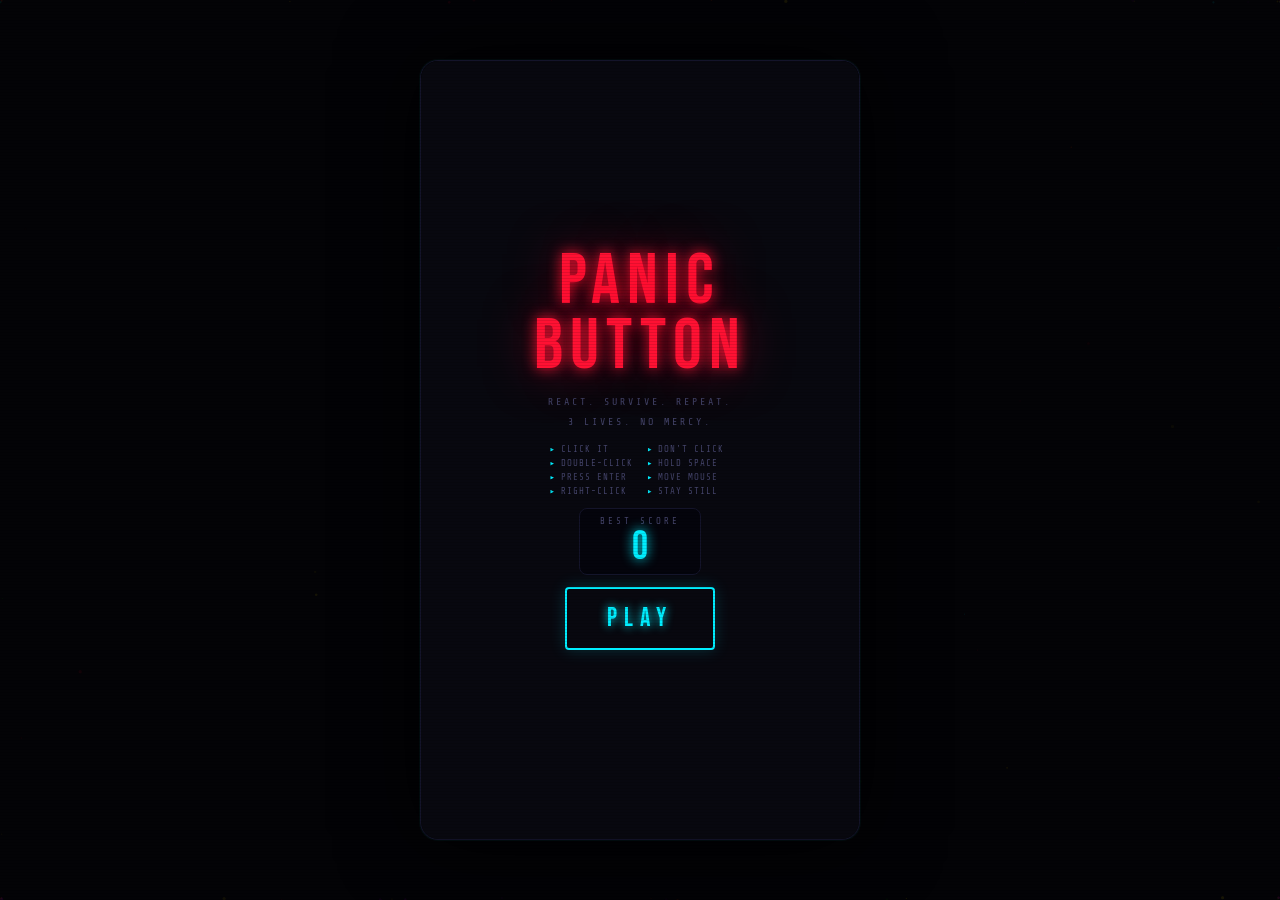
==== commit 0117a707: "Add files via upload" ====
--- a/index.html
+++ b/index.html
@@ -1,1005 +1,146 @@
 <!DOCTYPE html>
 <html lang="en">
 <head>
-<meta charset="UTF-8">
-<meta name="viewport" content="width=device-width, initial-scale=1.0, maximum-scale=1.0, user-scalable=no">
-<meta name="apple-mobile-web-app-capable" content="yes">
-<meta name="mobile-web-app-capable" content="yes">
-<title>PANIC BUTTON</title>
-<style>
-@import url('https://fonts.googleapis.com/css2?family=Black+Han+Sans&family=Share+Tech+Mono&family=Bebas+Neue&display=swap');
- 
-:root {
-  --red:#ff1133;--yellow:#ffe500;--cyan:#00eeff;--green:#2dff00;
-  --purple:#cc00ff;--orange:#ff5500;--dim:#44446a;--text:#ddddf5;
-  --panel:#08080f;--border:#14142a;
-}
- 
-*{margin:0;padding:0;box-sizing:border-box;user-select:none;-webkit-user-select:none;-webkit-tap-highlight-color:transparent;touch-action:manipulation;}
-html,body{width:100%;height:100%;height:100dvh;background:#030306;font-family:'Share Tech Mono',monospace;color:var(--text);overflow:hidden;}
- 
-/* scanlines */
-body::after{content:'';position:fixed;inset:0;background:repeating-linear-gradient(transparent 0,transparent 2px,rgba(0,0,0,.1) 2px,rgba(0,0,0,.1) 3px);pointer-events:none;z-index:9998;}
- 
-#bgcanvas{position:fixed;inset:0;z-index:0;}
-#app{width:100%;height:100%;height:100dvh;display:flex;align-items:center;justify-content:center;position:relative;z-index:1;}
- 
-/* ── CABINET ── */
-.cab{
-  width:min(440px,100vw);
-  height:min(780px,100dvh);
-  background:var(--panel);
-  border:1px solid var(--border);
-  border-radius:clamp(0px,3vw,18px);
-  display:flex;flex-direction:column;align-items:center;
-  position:relative;overflow:hidden;
-  padding:0 0 max(12px,env(safe-area-inset-bottom));
-  box-shadow:0 0 0 1px rgba(0,238,255,.04),0 0 80px rgba(0,0,0,.97),inset 0 1px 0 rgba(255,255,255,.05);
-  transition:filter .04s;
-}
-@media(max-width:440px){.cab{border-radius:0;border-left:none;border-right:none;}}
-.cab.chroma{filter:drop-shadow(-3px 0 0 rgba(255,0,60,.7)) drop-shadow(3px 0 0 rgba(0,238,255,.7));}
-.cab.shake{animation:do-shake .4s ease-in-out;}
-@keyframes do-shake{
-  0%,100%{transform:translate(0,0) rotate(0)}
-  8%{transform:translate(-10px,5px) rotate(-2deg)}
-  20%{transform:translate(10px,-5px) rotate(2deg)}
-  35%{transform:translate(-7px,7px) rotate(-1.2deg)}
-  50%{transform:translate(7px,-4px) rotate(1.2deg)}
-  65%{transform:translate(-3px,2px) rotate(-.5deg)}
-  80%{transform:translate(2px,-1px) rotate(.3deg)}
-}
- 
-/* corruption canvas */
-.corrupt-ov{position:absolute;inset:0;pointer-events:none;z-index:90;border-radius:inherit;opacity:1;mix-blend-mode:screen;}
- 
-/* ── HEADER ── */
-.hdr{width:100%;background:#03030a;border-bottom:1px solid var(--border);padding:clamp(8px,2.5vw,14px) 18px clamp(7px,2vw,12px);text-align:center;flex-shrink:0;}
-.game-title{font-family:'Bebas Neue',sans-serif;font-size:clamp(24px,6.5vw,38px);letter-spacing:clamp(6px,2vw,10px);color:var(--red);text-shadow:0 0 12px #ff1133,0 0 35px #ff113388,0 0 70px #ff113344;line-height:1;}
-.tagline{font-size:clamp(7px,2vw,9px);color:var(--dim);letter-spacing:2px;margin-top:2px;text-transform:uppercase;}
- 
-/* heartbeat stripe */
-.hb-stripe{width:100%;height:3px;position:relative;overflow:hidden;background:#08080f;flex-shrink:0;}
-.hb-stripe::after{content:'';position:absolute;top:0;left:-100%;width:60%;height:100%;background:linear-gradient(90deg,transparent,var(--red),transparent);opacity:0;}
-.hb-stripe.pulse::after{animation:hb-wave .35s ease-out forwards;}
-@keyframes hb-wave{0%{left:-60%;opacity:0}30%{opacity:1}100%{left:140%;opacity:0}}
- 
-/* ── LIVES + DIFF ── */
-.top-row{display:flex;align-items:center;gap:7px;padding:clamp(6px,2vw,10px) 16px 0;width:100%;flex-shrink:0;}
-.lives-lbl{font-size:clamp(7px,2vw,9px);letter-spacing:2px;color:var(--dim);text-transform:uppercase;}
-.life{font-size:clamp(14px,4vw,18px);transition:transform .2s,opacity .3s;display:inline-block;}
-.life.lost{opacity:.15;transform:scale(.65);filter:grayscale(1) brightness(.5);}
-.life.flash-die{animation:life-die .4s ease-out;}
-@keyframes life-die{0%{transform:scale(1.5)}50%{transform:scale(.3) rotate(180deg)}100%{transform:scale(.65)}}
-.spacer{flex:1;}
-.diff-pill{font-size:clamp(7px,2vw,9px);letter-spacing:2px;padding:3px 8px;border-radius:2px;text-transform:uppercase;border:1px solid currentColor;}
-.dp-easy  {color:#2dff00;border-color:#2dff0044;}
-.dp-medium{color:var(--yellow);border-color:#ffe50044;}
-.dp-hard  {color:var(--orange);border-color:#ff550044;}
-.dp-chaos {color:var(--red);border-color:#ff113344;animation:dp-chaos .4s ease-in-out infinite alternate;}
-@keyframes dp-chaos{from{text-shadow:0 0 5px #ff1133}to{text-shadow:0 0 14px #ff1133,0 0 28px #ff113366}}
- 
-/* ── SCORES ── */
-.score-row{display:flex;gap:8px;padding:clamp(6px,2vw,9px) 16px 0;width:100%;flex-shrink:0;}
-.sbox{flex:1;background:#05050d;border:1px solid var(--border);border-radius:8px;padding:clamp(6px,2vw,8px) 10px;text-align:center;position:relative;overflow:hidden;}
-.sbox::before{content:'';position:absolute;inset:0;background:linear-gradient(135deg,rgba(255,255,255,.025),transparent 55%);pointer-events:none;}
-.slbl{font-size:clamp(7px,2vw,9px);letter-spacing:2px;color:var(--dim);text-transform:uppercase;display:block;margin-bottom:1px;}
-.sval{font-family:'Bebas Neue',sans-serif;font-size:clamp(30px,9vw,40px);line-height:1;color:var(--yellow);text-shadow:0 0 10px #ffe500,0 0 28px #ffe50077;transition:transform .1s;}
-.sval.pop{transform:scale(1.4);color:var(--green);text-shadow:0 0 12px #2dff00,0 0 30px #2dff0088;}
-.rank-lbl{font-size:clamp(7px,2vw,9px);letter-spacing:1px;margin-top:1px;color:var(--cyan);text-shadow:0 0 8px #00eeff;}
- 
-/* ── STREAK ── */
-.streak-row{display:flex;align-items:center;gap:7px;padding:clamp(5px,1.5vw,8px) 16px 0;width:100%;flex-shrink:0;}
-.stk-lbl{font-size:clamp(7px,2vw,9px);letter-spacing:2px;color:var(--dim);text-transform:uppercase;}
-.stk-track{flex:1;height:6px;background:#05050d;border:1px solid var(--border);border-radius:3px;overflow:hidden;}
-.stk-fill{height:100%;border-radius:3px;transition:width .2s ease,background .3s;background:var(--purple);box-shadow:0 0 7px var(--purple);}
-.stk-fill.hot{background:var(--yellow);box-shadow:0 0 10px var(--yellow);animation:stk-hot .3s ease-in-out infinite alternate;}
-@keyframes stk-hot{from{box-shadow:0 0 6px var(--yellow)}to{box-shadow:0 0 18px var(--yellow),0 0 30px #ffe50066}}
-.stk-val{font-size:clamp(9px,3vw,12px);color:var(--purple);min-width:22px;text-align:right;transition:color .3s;}
-.stk-val.hot{color:var(--yellow);text-shadow:0 0 6px var(--yellow);}
- 
-/* ── INSTRUCTION AREA ── */
-.inst-area{flex:1;display:flex;flex-direction:column;align-items:center;justify-content:center;width:100%;position:relative;padding:8px 12px;min-height:0;}
- 
-.taunt{font-size:clamp(8px,2.5vw,10px);letter-spacing:3px;color:var(--dim);text-transform:uppercase;margin-bottom:5px;min-height:13px;transition:color .2s;}
-.taunt.hot{color:var(--red);text-shadow:0 0 6px #ff1133;animation:taunt-flash .15s ease-in-out infinite alternate;}
-@keyframes taunt-flash{from{opacity:1}to{opacity:.5}}
- 
-.inst{font-family:'Black Han Sans',sans-serif;font-size:clamp(28px,9vw,54px);text-align:center;line-height:1.0;letter-spacing:2px;padding:0 4px;will-change:transform;}
-.cr {color:var(--red);   text-shadow:0 0 14px #ff1133,0 0 40px #ff113366;}
-.cy {color:var(--cyan);  text-shadow:0 0 14px #00eeff,0 0 40px #00eeff66;}
-.cg {color:var(--green); text-shadow:0 0 14px #2dff00,0 0 40px #2dff0066;}
-.cy2{color:var(--yellow);text-shadow:0 0 14px #ffe500,0 0 40px #ffe50066;}
-.cp {color:var(--purple);text-shadow:0 0 14px #cc00ff,0 0 40px #cc00ff66;}
-.co {color:var(--orange);text-shadow:0 0 14px #ff5500,0 0 40px #ff550066;}
- 
-@keyframes inst-slam{0%{opacity:0;transform:scale(.3) rotate(-8deg)}55%{opacity:1;transform:scale(1.12) rotate(2deg)}75%{transform:scale(.97) rotate(-1deg)}100%{opacity:1;transform:scale(1) rotate(0)}}
-@keyframes inst-out {0%{opacity:1;transform:scale(1)}40%{opacity:0;transform:scale(1.3) rotate(5deg)}100%{opacity:0}}
-@keyframes inst-jitter{0%,100%{transform:translate(0,0)}20%{transform:translate(-3px,2px)}40%{transform:translate(3px,-2px)}60%{transform:translate(-2px,3px)}80%{transform:translate(2px,-1px)}}
-.inst.appear {animation:inst-slam .2s cubic-bezier(.22,1,.36,1) forwards;}
-.inst.leaving{animation:inst-out .15s ease-in forwards;}
-.inst.jitter {animation:inst-jitter .12s ease-in-out infinite;}
-@keyframes cr-pulse{from{text-shadow:0 0 14px #ff1133,0 0 40px #ff113366}to{text-shadow:0 0 30px #ff1133,0 0 60px #ff1133,0 0 80px #ff113388}}
- 
-.sub-inst{font-size:clamp(9px,2.5vw,11px);letter-spacing:2px;color:var(--dim);margin-top:5px;text-transform:uppercase;min-height:13px;}
- 
-/* hold-progress ring (for hold instructions on mobile) */
-.hold-ring{position:absolute;bottom:8px;left:50%;transform:translateX(-50%);opacity:0;pointer-events:none;transition:opacity .15s;}
-.hold-ring.show{opacity:1;}
-.hold-ring svg{width:44px;height:44px;transform:rotate(-90deg);}
-.hr-bg{fill:none;stroke:#14142a;stroke-width:4;}
-.hr-fill{fill:none;stroke:var(--orange);stroke-width:4;stroke-linecap:round;stroke-dasharray:113;stroke-dashoffset:113;transition:stroke-dashoffset .05s linear;}
- 
-.glitch-txt{position:absolute;top:50%;left:50%;transform:translate(-50%,-50%);font-family:'Bebas Neue',sans-serif;font-size:clamp(26px,8vw,50px);pointer-events:none;opacity:0;white-space:nowrap;text-shadow:2px 0 var(--red),-2px 0 var(--cyan);}
-@keyframes glitch-show{0%{opacity:0;transform:translate(-50%,-50%) skewX(20deg)}10%{opacity:1;transform:translate(-52%,-50%) skewX(-5deg)}30%{opacity:1;transform:translate(-50%,-50%) skewX(0)}80%{opacity:1}100%{opacity:0;transform:translate(-50%,-50%) skewX(3deg)}}
-.glitch-txt.show{animation:glitch-show .6s ease-out forwards;}
- 
-.near-miss-el{position:absolute;top:5px;left:50%;transform:translateX(-50%);font-family:'Bebas Neue',sans-serif;font-size:clamp(11px,3vw,13px);letter-spacing:3px;color:var(--yellow);text-shadow:0 0 10px var(--yellow);opacity:0;pointer-events:none;white-space:nowrap;}
-@keyframes nm{0%{opacity:0;transform:translateX(-50%) scale(.4)}25%{opacity:1;transform:translateX(-50%) scale(1.2)}75%{opacity:1;transform:translateX(-50%) scale(1)}100%{opacity:0;transform:translateX(-50%) scale(.9)}}
-.near-miss-el.show{animation:nm 1s ease-out forwards;}
- 
-/* ── TIMER ── */
-.timer-wrap{width:calc(100% - 32px);margin:0 16px;flex-shrink:0;}
-.timer-top{display:flex;justify-content:space-between;align-items:center;margin-bottom:4px;}
-.timer-lbl{font-size:clamp(7px,2vw,9px);letter-spacing:2px;color:var(--dim);text-transform:uppercase;}
-.timer-num{font-size:clamp(11px,3vw,13px);color:var(--cyan);font-family:'Bebas Neue',sans-serif;letter-spacing:2px;transition:color .2s;}
-.timer-num.warn  {color:var(--yellow);}
-.timer-num.danger{color:var(--red);text-shadow:0 0 8px #ff1133;}
-.timer-track{width:100%;height:clamp(8px,2.5vw,11px);background:#04040c;border:1px solid var(--border);border-radius:6px;overflow:hidden;}
-.timer-bar{height:100%;border-radius:6px;transition:background .2s;background:var(--green);box-shadow:0 0 10px var(--green);}
-.timer-bar.warn  {background:var(--yellow);box-shadow:0 0 10px var(--yellow);}
-.timer-bar.danger{background:var(--red);box-shadow:0 0 16px var(--red);animation:tbar-pulse .25s ease-in-out infinite alternate;}
-@keyframes tbar-pulse{from{box-shadow:0 0 8px var(--red)}to{box-shadow:0 0 22px #ff1133,0 0 44px #ff113366}}
- 
-/* ── BUTTON ZONE ── */
-.btn-zone{position:relative;width:100%;flex:0 0 clamp(130px,35vw,160px);display:flex;align-items:center;justify-content:center;margin:clamp(4px,1.5vw,8px) 0 clamp(3px,1vw,6px);}
- 
-#pb{
-  width:clamp(110px,28vw,134px);height:clamp(110px,28vw,134px);
-  border-radius:50%;border:none;cursor:pointer;
-  font-family:'Bebas Neue',sans-serif;font-size:clamp(17px,4.5vw,21px);letter-spacing:2px;
-  outline:none;position:absolute;
-  background:radial-gradient(circle at 36% 30%,#ff7788,#cc0022);
-  color:#fff;text-shadow:0 2px 5px rgba(0,0,0,.7);
-  box-shadow:0 8px 0 #88000e,0 12px 28px rgba(255,17,51,.55),inset 0 1px 0 rgba(255,255,255,.32),inset 0 -2px 0 rgba(0,0,0,.25);
-  transition:transform .07s,box-shadow .07s,width .15s,height .15s,font-size .15s;
-  will-change:transform;
-  /* Prevent long-press context menu on mobile */
-  -webkit-touch-callout:none;
-}
-#pb::before{content:'';position:absolute;inset:4px;border-radius:50%;border:1px solid rgba(255,255,255,.12);pointer-events:none;}
-#pb::after {content:'';position:absolute;top:13%;left:19%;width:37%;height:26%;background:radial-gradient(ellipse,rgba(255,255,255,.38),transparent);border-radius:50%;pointer-events:none;}
-#pb:active,#pb.pressed{transform:translateY(7px) scale(.97) !important;box-shadow:0 1px 0 #88000e,0 3px 10px rgba(255,17,51,.3),inset 0 3px 6px rgba(0,0,0,.35) !important;}
-#pb.blue  {background:radial-gradient(circle at 36% 30%,#66bbff,#0044cc);box-shadow:0 8px 0 #002299,0 12px 28px rgba(0,80,255,.55),inset 0 1px 0 rgba(255,255,255,.32);}
-#pb.green {background:radial-gradient(circle at 36% 30%,#66ff99,#009933);color:#001800;box-shadow:0 8px 0 #005511,0 12px 28px rgba(0,180,50,.55),inset 0 1px 0 rgba(255,255,255,.32);}
-#pb.yellow{background:radial-gradient(circle at 36% 30%,#ffee66,#bb8800);color:#110900;box-shadow:0 8px 0 #775500,0 12px 28px rgba(180,140,0,.55),inset 0 1px 0 rgba(255,255,255,.32);}
-#pb.purple{background:radial-gradient(circle at 36% 30%,#ee66ff,#880099);box-shadow:0 8px 0 #440055,0 12px 28px rgba(160,0,220,.55),inset 0 1px 0 rgba(255,255,255,.32);}
-#pb.shrunken{width:72px !important;height:72px !important;font-size:12px !important;}
-#pb.grown   {width:clamp(140px,38vw,162px) !important;height:clamp(140px,38vw,162px) !important;font-size:clamp(20px,5vw,24px) !important;}
-#pb.spinning{animation:pb-spin .6s linear infinite !important;}
-@keyframes pb-spin{from{transform:rotate(0deg)}to{transform:rotate(360deg)}}
-#pb.danger-pulse{animation:pb-danger .22s ease-in-out infinite alternate !important;}
-@keyframes pb-danger{from{box-shadow:0 8px 0 #88000e,0 12px 28px rgba(255,17,51,.55),inset 0 1px 0 rgba(255,255,255,.32)}to{box-shadow:0 8px 0 #88000e,0 12px 55px rgba(255,17,51,1),0 0 38px rgba(255,17,51,.6),inset 0 1px 0 rgba(255,255,255,.32)}}
-#pb.teleport-out{opacity:0;transform:scale(0) !important;}
- 
-/* decoys */
-.decoy{width:68px;height:68px;border-radius:50%;border:none;cursor:pointer;position:absolute;font-family:'Bebas Neue',sans-serif;font-size:11px;letter-spacing:1px;box-shadow:0 4px 0 rgba(0,0,0,.5),0 7px 14px rgba(0,0,0,.4),inset 0 1px 0 rgba(255,255,255,.2);outline:none;animation:decoy-in .15s ease-out;color:#fff;text-shadow:0 1px 3px rgba(0,0,0,.5);-webkit-touch-callout:none;}
-.decoy:active{transform:translateY(3px) !important;}
-@keyframes decoy-in{from{transform:scale(0) rotate(-15deg);opacity:0}to{transform:scale(1);opacity:1}}
- 
-/* combo */
-.combo-lbl{position:absolute;bottom:3px;left:50%;transform:translateX(-50%);font-family:'Bebas Neue',sans-serif;font-size:clamp(11px,3vw,14px);letter-spacing:4px;color:var(--orange);text-shadow:0 0 10px #ff5500;white-space:nowrap;opacity:0;pointer-events:none;}
-@keyframes cl-in{0%{opacity:0;transform:translateX(-50%) scale(.4)}35%{opacity:1;transform:translateX(-50%) scale(1.25)}100%{opacity:1;transform:translateX(-50%) scale(1)}}
-.combo-lbl.show{animation:cl-in .3s ease-out forwards;}
- 
-/* ── OVERLAYS ── */
-.flash-ov{position:absolute;inset:0;pointer-events:none;opacity:0;z-index:91;border-radius:inherit;transition:opacity .07s;}
-.flash-ov.fg{background:rgba(45,255,0,.2);  opacity:1;}
-.flash-ov.fr{background:rgba(255,17,51,.28); opacity:1;}
-.flash-ov.fy{background:rgba(255,229,0,.22); opacity:1;}
-.flash-ov.fb{background:rgba(0,200,255,.18); opacity:1;}
-.flash-ov.fw{background:rgba(255,255,255,.15);opacity:1;}
- 
-.frenzy-ring{position:absolute;inset:-3px;border-radius:21px;border:3px solid var(--red);opacity:0;pointer-events:none;z-index:92;}
-.frenzy-ring.on{opacity:1;animation:fr-pulse .35s ease-in-out infinite alternate;}
-@keyframes fr-pulse{from{box-shadow:0 0 12px #ff1133,inset 0 0 12px #ff113322}to{box-shadow:0 0 35px #ff1133,0 0 60px #ff113355,inset 0 0 20px #ff113333}}
- 
-.sp-ban{position:absolute;top:62px;left:50%;transform:translateX(-50%);font-family:'Bebas Neue',sans-serif;font-size:clamp(10px,3vw,13px);letter-spacing:3px;padding:3px 14px;border-radius:3px;z-index:88;opacity:0;pointer-events:none;white-space:nowrap;transition:opacity .2s;}
-.sp-ban.bonus  {background:var(--yellow);color:#000;}
-.sp-ban.reverse{background:var(--purple);color:#fff;}
-.sp-ban.frenzy {background:var(--red);color:#fff;animation:fban-flash .18s ease-in-out infinite alternate;}
-.sp-ban.silent {background:var(--cyan);color:#000;}
-@keyframes fban-flash{from{background:#ff1133}to{background:#ff6600}}
-.sp-ban.on{opacity:1;}
- 
-.pts-float{position:absolute;font-family:'Bebas Neue',sans-serif;font-size:clamp(24px,7vw,32px);letter-spacing:2px;color:var(--green);text-shadow:0 0 12px #2dff00;pointer-events:none;opacity:0;z-index:200;}
-@keyframes pf{0%{opacity:0;transform:translateY(0) scale(.5)}20%{opacity:1;transform:translateY(-16px) scale(1.15)}75%{opacity:1;transform:translateY(-50px) scale(1)}100%{opacity:0;transform:translateY(-68px) scale(.85)}}
-.pts-float.pop{animation:pf .8s ease-out forwards;}
- 
-.big-mult{position:absolute;top:38%;left:50%;transform:translate(-50%,-50%);font-family:'Bebas Neue',sans-serif;font-size:clamp(70px,20vw,110px);letter-spacing:4px;color:var(--yellow);text-shadow:0 0 16px #ffe500,0 0 50px #ffe50088;pointer-events:none;opacity:0;z-index:200;}
-@keyframes bm{0%{opacity:0;transform:translate(-50%,-50%) scale(.2) rotate(-15deg)}35%{opacity:1;transform:translate(-50%,-60%) scale(1.4) rotate(4deg)}65%{opacity:1;transform:translate(-50%,-65%) scale(1.05) rotate(-1deg)}100%{opacity:0;transform:translate(-50%,-95%) scale(.8)}}
-.big-mult.pop{animation:bm 1.1s ease-out forwards;}
- 
-/* ── FEEDBACK ── */
-.feedback{height:20px;font-size:clamp(10px,3vw,12px);letter-spacing:3px;text-align:center;text-transform:uppercase;opacity:0;transition:opacity .2s;flex-shrink:0;}
-.feedback.show{opacity:1;}
-.feedback.ok   {color:var(--green); text-shadow:0 0 8px #2dff00;}
-.feedback.bad  {color:var(--red);   text-shadow:0 0 8px #ff1133;}
-.feedback.bonus{color:var(--yellow);text-shadow:0 0 8px #ffe500;}
- 
-/* ── LAST CHANCE ── */
-.lc-ov{position:absolute;inset:0;z-index:150;border-radius:inherit;pointer-events:none;display:flex;align-items:center;justify-content:center;opacity:0;}
-.lc-ov.show{animation:lc-flash .6s ease-out forwards;}
-@keyframes lc-flash{0%{opacity:0;background:rgba(255,17,51,0)}20%{opacity:1;background:rgba(255,17,51,.35)}60%{opacity:1;background:rgba(255,17,51,.15)}100%{opacity:0;background:rgba(255,17,51,0)}}
-.lc-txt{font-family:'Bebas Neue',sans-serif;font-size:clamp(40px,12vw,60px);letter-spacing:5px;color:#fff;text-shadow:0 0 30px #ff1133,0 0 60px #ff1133;pointer-events:none;opacity:0;}
-.lc-ov.show .lc-txt{animation:lc-txt .6s ease-out forwards;}
-@keyframes lc-txt{0%{opacity:0;transform:scale(2)}30%{opacity:1;transform:scale(1.1)}70%{opacity:1;transform:scale(1)}100%{opacity:0;transform:scale(.9)}}
- 
-/* ── SCREENS ── */
-.screen{position:absolute;inset:0;background:var(--panel);border-radius:inherit;display:flex;flex-direction:column;align-items:center;justify-content:center;z-index:250;padding:clamp(20px,5vw,30px) clamp(16px,5vw,28px);text-align:center;gap:clamp(8px,2.5vw,12px);overflow-y:auto;}
-.screen.off{display:none;}
-.s-logo{font-family:'Bebas Neue',sans-serif;font-size:clamp(48px,14vw,72px);letter-spacing:7px;color:var(--red);text-shadow:0 0 14px #ff1133,0 0 50px #ff113388;line-height:.9;}
-.s-sub {font-size:clamp(8px,2.5vw,10px);letter-spacing:3px;color:var(--dim);text-transform:uppercase;line-height:2.0;max-width:300px;}
-.tips-grid{display:grid;grid-template-columns:1fr 1fr;gap:4px 14px;}
-.tip{font-size:clamp(7px,2vw,9px);letter-spacing:1px;color:var(--dim);text-transform:uppercase;display:flex;align-items:center;gap:5px;}
-.tip::before{content:'▸';color:var(--cyan);}
-.hs-panel{background:#04040c;border:1px solid var(--border);border-radius:8px;padding:7px 20px;}
-.hs-lbl{font-size:clamp(7px,2vw,9px);letter-spacing:3px;color:var(--dim);display:block;margin-bottom:1px;text-transform:uppercase;}
-.hs-num{font-family:'Bebas Neue',sans-serif;font-size:clamp(32px,10vw,40px);color:var(--cyan);text-shadow:0 0 12px #00eeff;line-height:1;}
-.btn-cta{background:none;border:2px solid var(--cyan);color:var(--cyan);font-family:'Bebas Neue',sans-serif;font-size:clamp(20px,6vw,26px);letter-spacing:7px;padding:clamp(10px,3vw,14px) clamp(28px,8vw,40px);cursor:pointer;border-radius:4px;text-shadow:0 0 10px #00eeff;box-shadow:0 0 16px rgba(0,238,255,.18);transition:all .15s;-webkit-tap-highlight-color:transparent;}
-.btn-cta:active{background:rgba(0,238,255,.12);box-shadow:0 0 28px rgba(0,238,255,.5);transform:scale(.97);}
- 
-/* game over */
-.go-title{font-family:'Bebas Neue',sans-serif;font-size:clamp(42px,12vw,64px);letter-spacing:5px;color:var(--red);text-shadow:0 0 14px #ff1133,0 0 50px #ff113388;animation:go-blink .7s ease-in-out infinite;}
-@keyframes go-blink{0%,100%{opacity:1}50%{opacity:.5}}
-.go-msg {font-family:'Black Han Sans',sans-serif;font-size:clamp(13px,4vw,20px);color:var(--yellow);text-shadow:0 0 8px #ffe500;letter-spacing:2px;}
-.go-scrs{display:flex;gap:12px;margin:3px 0;}
-.go-sbox{background:#04040c;border:1px solid var(--border);border-radius:8px;padding:8px 14px;min-width:85px;}
-.go-slbl{font-size:clamp(7px,2vw,9px);letter-spacing:2px;color:var(--dim);display:block;margin-bottom:2px;text-transform:uppercase;}
-.go-sval{font-family:'Bebas Neue',sans-serif;font-size:clamp(36px,10vw,44px);line-height:1;color:var(--cyan);text-shadow:0 0 12px #00eeff;}
-.go-rank{font-size:clamp(9px,2.5vw,11px);letter-spacing:3px;color:var(--purple);text-shadow:0 0 10px #cc00ff;text-transform:uppercase;}
-.go-died{font-size:clamp(8px,2.2vw,9px);letter-spacing:2px;color:var(--dim);}
-.new-best-badge{font-size:clamp(9px,2.5vw,11px);letter-spacing:4px;color:var(--green);text-shadow:0 0 12px #2dff00;animation:nb .5s ease-out;}
-@keyframes nb{0%{opacity:0;transform:scale(.3)}60%{transform:scale(1.25)}100%{opacity:1;transform:scale(1)}}
- 
-.corner{position:absolute;width:12px;height:12px;opacity:.16;}
-.c-tl{top:7px;left:7px;border-top:2px solid var(--cyan);border-left:2px solid var(--cyan);}
-.c-tr{top:7px;right:7px;border-top:2px solid var(--cyan);border-right:2px solid var(--cyan);}
-.c-bl{bottom:7px;left:7px;border-bottom:2px solid var(--cyan);border-left:2px solid var(--cyan);}
-.c-br{bottom:7px;right:7px;border-bottom:2px solid var(--cyan);border-right:2px solid var(--cyan);}
-.hidden{display:none!important;}
- 
-/* ── SWIPE ARROW INDICATOR ── */
-.swipe-arrow{position:absolute;font-size:clamp(28px,8vw,38px);pointer-events:none;opacity:0;z-index:201;}
-@keyframes arrow-up   {0%{opacity:0;transform:translateY(0)}20%{opacity:1}80%{opacity:1}100%{opacity:0;transform:translateY(-50px)}}
-@keyframes arrow-down {0%{opacity:0;transform:translateY(0)}20%{opacity:1}80%{opacity:1}100%{opacity:0;transform:translateY(50px)}}
-@keyframes arrow-left {0%{opacity:0;transform:translateX(0)}20%{opacity:1}80%{opacity:1}100%{opacity:0;transform:translateX(-50px)}}
-@keyframes arrow-right{0%{opacity:0;transform:translateX(0)}20%{opacity:1}80%{opacity:1}100%{opacity:0;transform:translateX(50px)}}
-.swipe-arrow.up   {animation:arrow-up    .8s ease-out forwards;}
-.swipe-arrow.down {animation:arrow-down  .8s ease-out forwards;}
-.swipe-arrow.left {animation:arrow-left  .8s ease-out forwards;}
-.swipe-arrow.right{animation:arrow-right .8s ease-out forwards;}
-</style>
+  <meta charset="UTF-8">
+  <meta name="viewport" content="width=device-width, initial-scale=1.0, maximum-scale=1.0, user-scalable=no">
+  <meta name="apple-mobile-web-app-capable" content="yes">
+  <meta name="mobile-web-app-capable" content="yes">
+  <title>PANIC BUTTON</title>
+  <link rel="preconnect" href="https://fonts.googleapis.com">
+  <link rel="stylesheet" href="https://fonts.googleapis.com/css2?family=Black+Han+Sans&family=Share+Tech+Mono&family=Bebas+Neue&display=swap">
+  <link rel="stylesheet" href="style.css">
 </head>
 <body>
-<canvas id="bgcanvas"></canvas>
-<div id="app">
-  <div class="cab" id="cab">
-    <div class="corner c-tl"></div><div class="corner c-tr"></div>
-    <div class="corner c-bl"></div><div class="corner c-br"></div>
-    <canvas class="corrupt-ov" id="corrupt" width="440" height="780"></canvas>
-    <div class="flash-ov"   id="flash"></div>
-    <div class="frenzy-ring" id="fr-ring"></div>
-    <div class="sp-ban"     id="sp-ban"></div>
-    <div class="big-mult"   id="big-mult"></div>
-    <div class="pts-float"  id="pts-float"></div>
-    <div class="lc-ov"      id="lc-ov"><div class="lc-txt" id="lc-txt"></div></div>
- 
-    <!-- START -->
-    <div class="screen" id="scr-start">
-      <div class="s-logo">PANIC<br>BUTTON</div>
-      <div class="s-sub">React. Survive. Repeat.<br>3 lives. No mercy.</div>
-      <div class="tips-grid" id="tips-grid">
-        <!-- filled by JS based on device -->
+
+  <canvas id="bgcanvas"></canvas>
+
+  <div id="app">
+    <div class="cab" id="cab">
+
+      <!-- Corner accents -->
+      <div class="corner c-tl"></div>
+      <div class="corner c-tr"></div>
+      <div class="corner c-bl"></div>
+      <div class="corner c-br"></div>
+
+      <!-- Overlays -->
+      <canvas class="corrupt-ov" id="corrupt" width="440" height="780"></canvas>
+      <div class="flash-ov"    id="flash"></div>
+      <div class="frenzy-ring" id="fr-ring"></div>
+      <div class="sp-ban"      id="sp-ban"></div>
+      <div class="big-mult"    id="big-mult"></div>
+      <div class="pts-float"   id="pts-float"></div>
+      <div class="lc-ov"       id="lc-ov">
+        <div class="lc-txt" id="lc-txt"></div>
       </div>
-      <div class="hs-panel"><span class="hs-lbl">Best Score</span><div class="hs-num" id="hs-num">0</div></div>
-      <button class="btn-cta" id="btn-start">PLAY</button>
-    </div>
- 
-    <!-- GAME OVER -->
-    <div class="screen off" id="scr-go">
-      <div class="go-title">GAME<br>OVER</div>
-      <div class="go-msg"  id="go-msg">Your brain lagged.</div>
-      <div class="go-scrs">
-        <div class="go-sbox"><span class="go-slbl">Score</span><div class="go-sval" id="go-score">0</div></div>
-        <div class="go-sbox"><span class="go-slbl">Best</span> <div class="go-sval" id="go-best">0</div></div>
+
+      <!-- ── START SCREEN ── -->
+      <div class="screen" id="scr-start">
+        <div class="s-logo">PANIC<br>BUTTON</div>
+        <div class="s-sub">React. Survive. Repeat.<br>3 lives. No mercy.</div>
+        <div class="tips-grid" id="tips-grid"></div>
+        <div class="hs-panel">
+          <span class="hs-lbl">Best Score</span>
+          <div class="hs-num" id="hs-num">0</div>
+        </div>
+        <button class="btn-cta" id="btn-start">PLAY</button>
       </div>
-      <div class="new-best-badge hidden" id="go-nb">★ NEW BEST ★</div>
-      <div class="go-rank" id="go-rank">BEGINNER</div>
-      <div class="go-died" id="go-died"></div>
-      <button class="btn-cta" id="btn-retry">RETRY</button>
-    </div>
- 
-    <!-- GAME UI -->
-    <div class="hdr">
-      <div class="game-title">PANIC BUTTON</div>
-      <div class="tagline">react · survive · panic harder</div>
-    </div>
-    <div class="hb-stripe" id="hb-stripe"></div>
- 
-    <div class="top-row">
-      <span class="lives-lbl">Lives</span>
-      <span class="life" id="lf0">❤️</span>
-      <span class="life" id="lf1">❤️</span>
-      <span class="life" id="lf2">❤️</span>
-      <div class="spacer"></div>
-      <div class="diff-pill dp-easy" id="diff-pill">EASY</div>
-    </div>
- 
-    <div class="score-row">
-      <div class="sbox">
-        <span class="slbl">Score</span>
-        <div class="sval" id="sval">0</div>
-        <div class="rank-lbl" id="rank-lbl">BEGINNER</div>
+
+      <!-- ── GAME OVER SCREEN ── -->
+      <div class="screen off" id="scr-go">
+        <div class="go-title">GAME<br>OVER</div>
+        <div class="go-msg"  id="go-msg">Your brain lagged.</div>
+        <div class="go-scrs">
+          <div class="go-sbox">
+            <span class="go-slbl">Score</span>
+            <div class="go-sval" id="go-score">0</div>
+          </div>
+          <div class="go-sbox">
+            <span class="go-slbl">Best</span>
+            <div class="go-sval" id="go-best">0</div>
+          </div>
+        </div>
+        <div class="new-best-badge hidden" id="go-nb">★ NEW BEST ★</div>
+        <div class="go-rank" id="go-rank">BEGINNER</div>
+        <div class="go-died" id="go-died"></div>
+        <button class="btn-cta" id="btn-retry">RETRY</button>
       </div>
-      <div class="sbox">
-        <span class="slbl">Best</span>
-        <div class="sval" id="best-sval">0</div>
+
+      <!-- ── GAME UI ── -->
+      <div class="hdr">
+        <div class="game-title">PANIC BUTTON</div>
+        <div class="tagline">react · survive · panic harder</div>
       </div>
-    </div>
- 
-    <div class="streak-row">
-      <span class="stk-lbl">Streak</span>
-      <div class="stk-track"><div class="stk-fill" id="stk-fill" style="width:0%"></div></div>
-      <span class="stk-val" id="stk-val">0</span>
-    </div>
- 
-    <div class="inst-area">
-      <div class="taunt"       id="taunt"></div>
-      <div class="inst cr"     id="inst">GET READY</div>
-      <div class="sub-inst"    id="sub-inst"></div>
-      <div class="glitch-txt"  id="glitch-txt"></div>
-      <div class="near-miss-el" id="near-miss"></div>
-      <div class="combo-lbl"   id="combo-lbl"></div>
-      <!-- Hold progress ring -->
-      <div class="hold-ring" id="hold-ring">
-        <svg viewBox="0 0 40 40"><circle class="hr-bg" cx="20" cy="20" r="18"/><circle class="hr-fill" id="hr-fill" cx="20" cy="20" r="18"/></svg>
+      <div class="hb-stripe" id="hb-stripe"></div>
+
+      <div class="top-row">
+        <span class="lives-lbl">Lives</span>
+        <span class="life" id="lf0">❤️</span>
+        <span class="life" id="lf1">❤️</span>
+        <span class="life" id="lf2">❤️</span>
+        <div class="spacer"></div>
+        <div class="diff-pill dp-easy" id="diff-pill">EASY</div>
       </div>
-      <!-- Swipe direction arrow -->
-      <div class="swipe-arrow" id="swipe-arrow"></div>
-    </div>
- 
-    <div class="timer-wrap">
-      <div class="timer-top">
-        <span class="timer-lbl">Time</span>
-        <span class="timer-num" id="timer-num">2.0s</span>
+
+      <div class="score-row">
+        <div class="sbox">
+          <span class="slbl">Score</span>
+          <div class="sval" id="sval">0</div>
+          <div class="rank-lbl" id="rank-lbl">BEGINNER</div>
+        </div>
+        <div class="sbox">
+          <span class="slbl">Best</span>
+          <div class="sval" id="best-sval">0</div>
+        </div>
       </div>
-      <div class="timer-track"><div class="timer-bar" id="tbar" style="width:100%"></div></div>
-    </div>
- 
-    <div class="btn-zone" id="btn-zone">
-      <button id="pb">PANIC!</button>
-    </div>
- 
-    <div class="feedback" id="feedback"></div>
-  </div>
-</div>
- 
-<script>
-'use strict';
- 
-// ══════════════════════════════════════
-//  DEVICE DETECTION
-// ══════════════════════════════════════
-const isMobile = ('ontouchstart' in window) || (navigator.maxTouchPoints > 0);
- 
-// ══════════════════════════════════════
-//  VIBRATION
-// ══════════════════════════════════════
-function vib(pattern) { try { if(navigator.vibrate) navigator.vibrate(pattern); } catch(e){} }
-function vibOK()      { vib(30); }
-function vibWrong()   { vib([60,30,120]); }
-function vibCombo()   { vib([20,20,40]); }
-function vibLastCh()  { vib([100,50,100,50,200]); }
- 
-// ══════════════════════════════════════
-//  BACKGROUND CANVAS
-// ══════════════════════════════════════
-const bgCvs=document.getElementById('bgcanvas'), bgCtx=bgCvs.getContext('2d');
-let BW,BH,bgIntensity=0;
-function resizeBG(){BW=bgCvs.width=innerWidth;BH=bgCvs.height=innerHeight;}
-resizeBG(); addEventListener('resize',resizeBG);
- 
-const PCOLS=['#ff1133','#00eeff','#cc00ff','#2dff00','#ffe500','#ff5500'];
-const pts=Array.from({length:70},()=>({x:Math.random()*2000,y:Math.random()*2000,vx:(Math.random()-.5)*.22,vy:(Math.random()-.5)*.22,r:Math.random()*1.5+.4,col:PCOLS[Math.floor(Math.random()*PCOLS.length)],phase:Math.random()*Math.PI*2}));
- 
-const EKG_LEN=80; const ekgPts=new Array(EKG_LEN).fill(0); let ekgPhase=0,ekgPanic=0;
-function drawBG(){
-  requestAnimationFrame(drawBG);
-  bgCtx.clearRect(0,0,BW,BH);
-  const spd=1+bgIntensity*6;
-  for(const p of pts){
-    p.x+=p.vx*spd;p.y+=p.vy*spd;p.phase+=.01*spd;
-    if(p.x<0)p.x=BW;if(p.x>BW)p.x=0;if(p.y<0)p.y=BH;if(p.y>BH)p.y=0;
-    const a=(.18+.3*Math.sin(p.phase))*(.18+bgIntensity*.55);
-    bgCtx.beginPath();bgCtx.arc(p.x,p.y,p.r*(1+bgIntensity*.8),0,Math.PI*2);
-    bgCtx.fillStyle=p.col+Math.floor(a*255).toString(16).padStart(2,'0');bgCtx.fill();
-  }
-  ekgPhase+=(.02+ekgPanic*.08)*spd;
-  for(let i=EKG_LEN-1;i>0;i--)ekgPts[i]=ekgPts[i-1];
-  ekgPts[0]=(Math.sin(ekgPhase*3)>.94)?(Math.sin(ekgPhase*30)*40*ekgPanic):Math.sin(ekgPhase)*4*ekgPanic;
-  if(ekgPanic>.1){
-    const ex=BW*.5-EKG_LEN*3,ey=BH-40;
-    bgCtx.beginPath();
-    for(let i=0;i<EKG_LEN;i++){const x=ex+i*6,y=ey-ekgPts[i];i===0?bgCtx.moveTo(x,y):bgCtx.lineTo(x,y);}
-    bgCtx.strokeStyle=`rgba(255,17,51,${Math.min(ekgPanic,.8)})`;bgCtx.lineWidth=1.5;bgCtx.shadowColor='#ff1133';bgCtx.shadowBlur=6*ekgPanic;bgCtx.stroke();bgCtx.shadowBlur=0;
-  }
-}
-drawBG();
- 
-// Corruption canvas
-const corCvs=document.getElementById('corrupt'),corCtx=corCvs.getContext('2d');
-let corruptLevel=0;
-function drawCorrupt(){
-  corCtx.clearRect(0,0,440,780);
-  if(corruptLevel<=0)return;
-  const n=Math.floor(corruptLevel*14);
-  for(let i=0;i<n;i++){
-    const x=Math.random()*440,y=Math.random()*780,w=Math.random()*90+10,h=Math.random()*5+2;
-    corCtx.fillStyle=`rgba(${Math.floor(Math.random()*255)},0,${Math.floor(Math.random()*255)},${corruptLevel*.28})`;
-    corCtx.fillRect(x,y,w,h);
-  }
-}
-setInterval(drawCorrupt,80);
- 
-// ══════════════════════════════════════
-//  AUDIO
-// ══════════════════════════════════════
-let AC=null;
-function getAC(){if(!AC)AC=new(window.AudioContext||window.webkitAudioContext)();if(AC.state==='suspended')AC.resume();return AC;}
-function beep(f,t,d,v,delay=0){try{const ctx=getAC(),o=ctx.createOscillator(),g=ctx.createGain();o.connect(g);g.connect(ctx.destination);o.type=t;o.frequency.setValueAtTime(f,ctx.currentTime+delay);g.gain.setValueAtTime(v,ctx.currentTime+delay);g.gain.exponentialRampToValueAtTime(.001,ctx.currentTime+delay+d);o.start(ctx.currentTime+delay);o.stop(ctx.currentTime+delay+d+.02);}catch(e){}}
-function noise(d=.05,v=.2,delay=0){try{const ctx=getAC(),buf=ctx.createBuffer(1,ctx.sampleRate*d,ctx.sampleRate),data=buf.getChannelData(0);for(let i=0;i<data.length;i++)data[i]=(Math.random()*2-1)*.9;const src=ctx.createBufferSource(),g=ctx.createGain();src.buffer=buf;src.connect(g);g.connect(ctx.destination);g.gain.setValueAtTime(v,ctx.currentTime+delay);g.gain.exponentialRampToValueAtTime(.001,ctx.currentTime+delay+d);src.start(ctx.currentTime+delay);}catch(e){}}
- 
-const S={
-  ok:    ()=>{beep(480,'sine',.05,.14);beep(680,'sine',.07,.17,.06);beep(920,'sine',.09,.14,.12);},
-  bonus: ()=>{beep(440,'sine',.04,.18);beep(550,'sine',.04,.2,.05);beep(660,'sine',.04,.2,.1);beep(880,'sine',.07,.22,.16);beep(1100,'sine',.1,.2,.24);noise(.04,.1,.28);},
-  wrong: ()=>{noise(.1,.35);beep(180,'sawtooth',.18,.45);beep(120,'sawtooth',.22,.38,.16);beep(80,'sawtooth',.28,.3,.32);},
-  tick:  ()=>{beep(1100,'square',.022,.12);},
-  warn:  ()=>{beep(800,'square',.04,.2);beep(650,'square',.04,.17,.08);},
-  combo: ()=>{beep(660,'sine',.04,.2);beep(880,'sine',.05,.2,.05);beep(1100,'sine',.07,.18,.1);beep(1320,'sine',.08,.16,.16);},
-  click: ()=>{noise(.015,.1);beep(1500,'square',.012,.04);},
-  tele:  ()=>{beep(350,'sine',.04,.18);beep(900,'sine',.03,.12,.05);noise(.02,.08,.03);},
-  life:  ()=>{beep(280,'sawtooth',.1,.3);beep(190,'sawtooth',.14,.25,.1);noise(.06,.15,.08);},
-  hb:    ()=>{beep(75,'sine',.08,.35);beep(65,'sine',.07,.25,.17);},
-  frenzy:()=>{noise(.05,.25);beep(180,'sawtooth',.1,.3);beep(250,'square',.08,.2,.08);},
-  rank:  ()=>{beep(440,'sine',.06,.2);beep(554,'sine',.06,.2,.07);beep(659,'sine',.07,.2,.14);beep(880,'sine',.12,.22,.21);},
-  lastch:()=>{noise(.12,.4);beep(160,'sawtooth',.2,.4);beep(100,'sawtooth',.25,.35,.18);},
-  sbr:   ()=>{noise(.15,.5);beep(100,'sawtooth',.2,.5);beep(60,'sawtooth',.3,.4,.15);},
-};
- 
-let hbTO=null;
-function startHB(dur){
-  stopHB();let e=0;
-  function beat(){if(!gameActive)return;e++;const pct=Math.max(0,1-e/(dur/100));if(pct<.4){S.hb();hbEl.classList.remove('pulse');void hbEl.offsetWidth;hbEl.classList.add('pulse');ekgPanic=Math.max(0,1-pct*2.5);}
-  const next=pct<.08?130:pct<.18?190:pct<.3?270:pct<.4?360:null;if(next)hbTO=setTimeout(beat,next);}
-  hbTO=setTimeout(beat,dur*.6);
-}
-function stopHB(){clearTimeout(hbTO);ekgPanic=0;}
- 
-// ══════════════════════════════════════
-//  GAME DATA
-// ══════════════════════════════════════
-const RANKS=[{min:0,t:'BEGINNER'},{min:5,t:'TWITCHY'},{min:12,t:'PANIC SURVIVOR'},{min:22,t:'CHAOS MASTER'},{min:38,t:'MIND NINJA'},{min:55,t:'BUTTON GOD'},{min:80,t:'OMNIPANIC'}];
-const TAUNTS_IDLE=['WAITING…','DO SOMETHING.','TICK TOCK…','HURRY UP.','ANYTIME NOW…','STILL ALIVE?','COME ON…'];
-const TAUNTS_HOT =['FASTER!!','DO IT NOW!!','YOUR HANDS!','FOCUS!!!','NOW NOW NOW','MOVE IT!!','LAST CHANCE'];
-const FAIL_MSGS  =["Too slow, chief.","Reflex.exe stopped.","Brain.dll not found.","Your neurons on holiday.","404: Reaction not found.","You had ONE job.","Grandma sends condolences.","ctrl+z your entire life.","You absolute disaster.","The button is crying.","Skills: not found.","Even a sloth said wow.","Panic achieved. Victory: no.","That was painful to watch.","Your hands have resigned.","Instructions were unclear?","Incredible. Incredibly bad."];
- 
-// ── INSTRUCTION SETS (desktop vs mobile) ──
-const INSTS_DESKTOP=[
-  {text:'CLICK NOW',       type:'click',       col:'cr',  hint:'click the button'},
-  {text:"DON'T CLICK",     type:'wait',         col:'cy',  hint:'hands off!'},
-  {text:'PRESS SPACE',     type:'space',        col:'cy2', hint:'hit spacebar'},
-  {text:'PRESS ENTER',     type:'enter',        col:'cg',  hint:'hit enter'},
-  {text:'DOUBLE CLICK',    type:'dblclick',     col:'co',  hint:'click twice fast'},
-  {text:'WAIT FOR IT…',    type:'wait',         col:'cp',  hint:'do nothing'},
-  {text:'HIT IT!',         type:'click',        col:'cr',  hint:'click it'},
-  {text:'RIGHT CLICK',     type:'rightclick',   col:'cp',  hint:'right mouse btn'},
-  {text:'MOVE MOUSE FAST', type:'move',         col:'cy',  hint:'shake it!'},
-  {text:'HOLD SPACE',      type:'hold_space',   col:'co',  hint:'hold 400ms'},
-  {text:'PRESS A',         type:'key_a',        col:'cg',  hint:'press A key'},
-  {text:'STAY STILL',      type:'wait',         col:'cp',  hint:'freeze'},
-  {text:'SMASH IT!',       type:'click',        col:'cr',  hint:'click it'},
-  {text:"DON'T MOVE",      type:'wait',         col:'cy',  hint:'freeze'},
-  {text:'NOW!!!',          type:'click',        col:'cr',  hint:'click it'},
-  {text:'PRESS ESCAPE',    type:'key_escape',   col:'co',  hint:'press ESC'},
-  {text:'CLICK TWICE',     type:'dblclick',     col:'cy2', hint:'double-click'},
-  {text:'HANDS OFF!',      type:'wait',         col:'cy',  hint:'nothing'},
-  {text:'TAP IT!',         type:'click',        col:'cr',  hint:'click it'},
-  {text:'FREEZE!',         type:'wait',         col:'cp',  hint:'stay still'},
-  {text:'TRIPLE CLICK',    type:'tripleclick',  col:'co',  hint:'3 rapid clicks'},
-];
- 
-const INSTS_MOBILE=[
-  {text:'TAP NOW!',         type:'click',        col:'cr',  hint:'tap the button'},
-  {text:"DON'T TAP",        type:'wait',         col:'cy',  hint:'hands off!'},
-  {text:'DOUBLE TAP',       type:'dblclick',     col:'co',  hint:'tap twice fast'},
-  {text:'WAIT FOR IT…',     type:'wait',         col:'cp',  hint:'do nothing'},
-  {text:'HIT IT!',          type:'click',        col:'cr',  hint:'tap it'},
-  {text:'HOLD THE BUTTON',  type:'hold_btn',     col:'co',  hint:'hold 500ms'},
-  {text:'STAY STILL',       type:'wait',         col:'cp',  hint:'freeze'},
-  {text:'SMASH IT!',        type:'click',        col:'cr',  hint:'tap it'},
-  {text:"DON'T TOUCH",      type:'wait',         col:'cy',  hint:'freeze'},
-  {text:'NOW!!!',           type:'click',        col:'cr',  hint:'tap it'},
-  {text:'SWIPE UP',         type:'swipe_up',     col:'cg',  hint:'swipe up on screen'},
-  {text:'SWIPE DOWN',       type:'swipe_down',   col:'cy2', hint:'swipe down'},
-  {text:'TRIPLE TAP',       type:'tripleclick',  col:'co',  hint:'tap 3 times fast'},
-  {text:'FREEZE!',          type:'wait',         col:'cp',  hint:'stay still'},
-  {text:'TAP TWICE',        type:'dblclick',     col:'cy2', hint:'two taps'},
-  {text:'HOLD IT!',         type:'hold_btn',     col:'co',  hint:'hold the button'},
-  {text:'RESIST!',          type:'wait',         col:'cp',  hint:'do NOT tap'},
-  {text:'GO GO GO!',        type:'click',        col:'cr',  hint:'tap it NOW'},
-  {text:'SWIPE LEFT',       type:'swipe_left',   col:'purple', col:'cp', hint:'swipe left'},
-  {text:'SWIPE RIGHT',      type:'swipe_right',  col:'cy2', hint:'swipe right'},
-];
- 
-const FRENZY_DESKTOP=[{text:'CLICK!',type:'click',col:'cr'},{text:'WAIT!',type:'wait',col:'cy'},{text:'SPACE!',type:'space',col:'cy2'},{text:'SMASH!',type:'click',col:'cr'},{text:"DON'T!",type:'wait',col:'cp'},{text:'HIT!',type:'click',col:'cr'},{text:'STOP!',type:'wait',col:'cy'},{text:'GO!!',type:'click',col:'cr'}];
-const FRENZY_MOBILE =[{text:'TAP!',type:'click',col:'cr'},{text:'WAIT!',type:'wait',col:'cy'},{text:'HOLD!',type:'hold_btn',col:'co'},{text:'SMASH!',type:'click',col:'cr'},{text:"DON'T!",type:'wait',col:'cp'},{text:'HIT!',type:'click',col:'cr'},{text:'STOP!',type:'wait',col:'cy'},{text:'GO!!',type:'click',col:'cr'}];
- 
-let INSTS, FRENZY_INSTS;
- 
-const BTN_LBLS={
-  click:       ['PANIC!','TAP ME!','HIT IT!','SMASH!','GO!','DO IT!','NOW!'],
-  wait:        ["NO TOUCH","WAIT...","DON'T!","STOP!","RESIST!","FREEZE!","NOPE!"],
-  dblclick:    ['DOUBLE!','TAP×2','TWICE!'],
-  tripleclick: ['×3','THREE!','TRIPLE!'],
-  rightclick:  ['R-CLICK','RIGHT ME','ALT-CLICK'],
-  move:        ['SHAKE!','MOVE!','WIGGLE!'],
-  hold_space:  ['HOLD IT','SPACE BAR','HOLD…'],
-  hold_btn:    ['HOLD ME','HOLD IT','LONG PRESS'],
-  space:       ['SPACEBAR!','PRESS!','HIT SPACE'],
-  enter:       ['ENTER!','RETURN!','CONFIRM!'],
-  key_a:       ['THE A KEY','PRESS A!','A!!'],
-  key_escape:  ['ESCAPE!','ESC!','FLEE!'],
-  swipe_up:    ['SWIPE UP','GO UP!','↑'],
-  swipe_down:  ['SWIPE DN','GO DOWN','↓'],
-  swipe_left:  ['SWIPE ←','LEFT!','←'],
-  swipe_right: ['SWIPE →','RIGHT!','→'],
-};
-const BTN_COLS=['','blue','green','yellow','purple'];
- 
-function getDiff(s){if(s>=35)return{name:'CHAOS',ms:520,cls:'dp-chaos'};if(s>=20)return{name:'HARD',ms:780,cls:'dp-hard'};if(s>=9)return{name:'MEDIUM',ms:1250,cls:'dp-medium'};return{name:'EASY',ms:1900,cls:'dp-easy'};}
-function getRank(s){let r=RANKS[0];for(const k of RANKS)if(s>=k.min)r=k;return r.t;}
- 
-// ══════════════════════════════════════
-//  STATE
-// ══════════════════════════════════════
-let score=0,bestScore=+(localStorage.getItem('pb_best')||0);
-let lives=3,gameActive=false,roundEnded=false;
-let timerRAF=null,timerStart=0,timerDur=2000;
-let curInst=null,prevInst=null;
-let waitTO=null,switchTO=null,holdTO=null,tauntTO=null;
-let holdActive=false,holdDone=false,holdProgress=0,holdRAF=null;
-let mouseDist=0,lastMX=0,lastMY=0;
-let touchStartX=0,touchStartY=0,touchMoved=false,swipeHandled=false;
-let streak=0; const STREAK_BONUS_AT=5;
-let roundN=0,specialRound=null;
-let isFrenzy=false,frenzyCount=0,frenzyDone=0;
-let dblGuard=false,tripleCount=0,tripleTO=null;
-let nearMissShown=false,lastPctVal=1;
- 
-// ══════════════════════════════════════
-//  DOM
-// ══════════════════════════════════════
-const cab=g('cab'),flashOv=g('flash'),frRing=g('fr-ring'),spBan=g('sp-ban');
-const bigMult=g('big-mult'),ptsFloat=g('pts-float'),lcOv=g('lc-ov'),lcTxt=g('lc-txt');
-const scrStart=g('scr-start'),scrGO=g('scr-go'),btnStart=g('btn-start'),btnRetry=g('btn-retry');
-const svalEl=g('sval'),bestSval=g('best-sval'),rankLbl=g('rank-lbl');
-const tbarEl=g('tbar'),timerNumEl=g('timer-num');
-const instEl=g('inst'),subInstEl=g('sub-inst'),glitchTxt=g('glitch-txt');
-const nearMissEl=g('near-miss'),comboLbl=g('combo-lbl'),feedbackEl=g('feedback');
-const pb=g('pb'),btnZone=g('btn-zone');
-const stkFill=g('stk-fill'),stkVal=g('stk-val'),diffPill=g('diff-pill'),hbEl=g('hb-stripe');
-const tauntEl=g('taunt'),holdRingEl=g('hold-ring'),hrFill=g('hr-fill');
-const swipeArrow=g('swipe-arrow');
-const lifeEls=[0,1,2].map(i=>g('lf'+i));
-const goScore=g('go-score'),goBest=g('go-best'),goMsg=g('go-msg'),goRank=g('go-rank'),goDied=g('go-died'),goNB=g('go-nb'),hsNum=g('hs-num');
-function g(id){return document.getElementById(id);}
- 
-// ══════════════════════════════════════
-//  TIPS (device-aware)
-// ══════════════════════════════════════
-function fillTips(){
-  const grid=g('tips-grid');
-  const tips=isMobile
-    ?['TAP IT','DON\'T TAP','DOUBLE TAP','HOLD BUTTON','SWIPE UP','SWIPE DOWN','STAY STILL','TRIPLE TAP']
-    :['CLICK IT','DON\'T CLICK','DOUBLE-CLICK','HOLD SPACE','PRESS ENTER','MOVE MOUSE','RIGHT-CLICK','STAY STILL'];
-  grid.innerHTML=tips.map(t=>`<div class="tip">${t}</div>`).join('');
-}
- 
-// ══════════════════════════════════════
-//  HELPERS
-// ══════════════════════════════════════
-const rand=a=>a[Math.floor(Math.random()*a.length)];
-const pick=(a,x)=>{const f=a.filter(i=>i!==x);return rand(f.length?f:a);};
- 
-function updateScoreUI(){svalEl.textContent=score;bestSval.textContent=bestScore;rankLbl.textContent=getRank(score);svalEl.classList.add('pop');setTimeout(()=>svalEl.classList.remove('pop'),170);bgIntensity=Math.min(score/32,1);corruptLevel=Math.max(0,(score-25)/30);}
-function updateLives(){lifeEls.forEach((el,i)=>el.classList.toggle('lost',i>=lives));}
-function updateStreak(){const pct=Math.min(streak/STREAK_BONUS_AT,1)*100;stkFill.style.width=pct+'%';stkVal.textContent=streak;const hot=streak>=STREAK_BONUS_AT;stkFill.classList.toggle('hot',hot);stkVal.classList.toggle('hot',hot);}
-function doFlash(cls){flashOv.className='flash-ov '+cls;setTimeout(()=>flashOv.className='flash-ov',300);}
-function doShake(){cab.classList.remove('shake');void cab.offsetWidth;cab.classList.add('shake');setTimeout(()=>cab.classList.remove('shake'),420);}
-function chromaOn(){cab.classList.add('chroma');}function chromaOff(){cab.classList.remove('chroma');}
-function showFB(msg,cls){feedbackEl.textContent=msg;feedbackEl.className='feedback show '+cls;setTimeout(()=>feedbackEl.className='feedback',850);}
-function floatPts(txt,ex,ey){const r=cab.getBoundingClientRect();ptsFloat.textContent=txt;ptsFloat.style.left=(ex-r.left-18)+'px';ptsFloat.style.top=(ey-r.top-18)+'px';ptsFloat.className='pts-float pop';setTimeout(()=>ptsFloat.className='pts-float',850);}
-function showMult(txt){bigMult.textContent=txt;bigMult.classList.remove('pop');void bigMult.offsetWidth;bigMult.classList.add('pop');setTimeout(()=>bigMult.classList.remove('pop'),1150);}
-function showCombo(n){if(n<2)return;comboLbl.textContent=n>=STREAK_BONUS_AT?`🔥 ×${n} STREAK — BONUS!`:`🔥 STREAK ×${n}`;comboLbl.classList.remove('show');void comboLbl.offsetWidth;comboLbl.classList.add('show');if(n%STREAK_BONUS_AT===0){S.combo();vibCombo();}setTimeout(()=>comboLbl.classList.remove('show'),1400);}
-function showNearMiss(){nearMissEl.textContent=rand(['⚡ NEAR MISS!','😬 CLOSE ONE…','⏱ BARELY!']);nearMissEl.classList.remove('show');void nearMissEl.offsetWidth;nearMissEl.classList.add('show');setTimeout(()=>nearMissEl.classList.remove('show'),1050);}
-function showGlitch(txt){glitchTxt.textContent=txt;glitchTxt.classList.remove('show');void glitchTxt.offsetWidth;glitchTxt.classList.add('show');setTimeout(()=>glitchTxt.classList.remove('show'),650);}
-function showLastChance(){lcTxt.textContent='LAST CHANCE';lcOv.classList.remove('show');void lcOv.offsetWidth;lcOv.classList.add('show');S.lastch();vibLastCh();setTimeout(()=>lcOv.classList.remove('show'),650);}
-function showSwipeArrow(dir){const arrows={swipe_up:'⬆',swipe_down:'⬇',swipe_left:'⬅',swipe_right:'➡'};swipeArrow.textContent=arrows[dir]||'';swipeArrow.className='swipe-arrow '+(dir.replace('swipe_',''));setTimeout(()=>swipeArrow.className='swipe-arrow',850);}
- 
-function startTaunt(dur){
-  clearTimeout(tauntTO);
-  const hot=dur<900,pool=hot?TAUNTS_HOT:TAUNTS_IDLE;
-  const at=dur*(.3+Math.random()*.3);
-  tauntTO=setTimeout(()=>{if(roundEnded)return;const pct=1-(performance.now()-timerStart)/timerDur;if(pct<.1)return;tauntEl.textContent=rand(pool);tauntEl.classList.toggle('hot',hot);setTimeout(()=>{tauntEl.textContent='';tauntEl.classList.remove('hot');},dur*.35);},at);
-}
- 
-function resetButton(){pb.style.position='';pb.style.left='';pb.style.top='';pb.className='';document.querySelectorAll('.decoy').forEach(d=>d.remove());cancelAnimationFrame(holdRAF);holdRingEl.classList.remove('show');hrFill.style.strokeDashoffset='113';}
- 
-function setInst(inst,anim='appear'){
-  if(anim==='leave'){instEl.classList.add('leaving');setTimeout(()=>{instEl.textContent=inst.text;instEl.className='inst '+inst.col+' appear';},150);}
-  else{instEl.textContent=inst.text;instEl.className='inst '+inst.col+' '+anim;}
-}
- 
-function clearAllTimers(){cancelAnimationFrame(timerRAF);clearTimeout(waitTO);clearTimeout(switchTO);clearTimeout(holdTO);clearTimeout(tauntTO);cancelAnimationFrame(holdRAF);stopHB();holdRingEl.classList.remove('show');}
- 
-// ══════════════════════════════════════
-//  HOLD PROGRESS (for hold_btn + hold_space)
-// ══════════════════════════════════════
-const HOLD_DUR = 500;
-const RING_CIRC = 113.1;
-function startHoldProgress(){
-  holdProgress=0;holdRingEl.classList.add('show');
-  const start=performance.now();
-  function tick(){
-    holdProgress=Math.min(1,(performance.now()-start)/HOLD_DUR);
-    hrFill.style.strokeDashoffset=(RING_CIRC*(1-holdProgress)).toFixed(2);
-    if(holdProgress<1&&holdActive)holdRAF=requestAnimationFrame(tick);
-  }
-  holdRAF=requestAnimationFrame(tick);
-}
- 
-// ══════════════════════════════════════
-//  TIMER
-// ══════════════════════════════════════
-function startTimer(dur){
-  clearAllTimers();timerDur=dur;timerStart=performance.now();roundEnded=false;mouseDist=0;nearMissShown=false;lastPctVal=1;swipeHandled=false;touchMoved=false;
-  startHB(dur);startTaunt(dur);
-  function tick(){
-    const el=performance.now()-timerStart,pct=Math.max(0,1-el/dur),rem=Math.max(0,(dur-el)/1000);
-    tbarEl.style.width=(pct*100)+'%';timerNumEl.textContent=rem.toFixed(1)+'s';
-    if(pct<.18){tbarEl.className='timer-bar danger';timerNumEl.className='timer-num danger';chromaOn();instEl.classList.add('jitter');if(curInst&&curInst.type==='click')pb.classList.add('danger-pulse');}
-    else if(pct<.45){tbarEl.className='timer-bar warn';timerNumEl.className='timer-num warn';chromaOff();instEl.classList.remove('jitter');pb.classList.remove('danger-pulse');}
-    else{tbarEl.className='timer-bar';timerNumEl.className='timer-num';chromaOff();instEl.classList.remove('jitter');pb.classList.remove('danger-pulse');}
-    if(!nearMissShown&&pct<.13&&pct>.04&&curInst&&curInst.type!=='wait'){nearMissShown=true;showNearMiss();S.warn();}
-    if(lastPctVal>=.35&&pct<.35)S.tick();
-    lastPctVal=pct;
-    if(el>=dur){tbarEl.style.width='0%';chromaOff();instEl.classList.remove('jitter');pb.classList.remove('danger-pulse');handleTimeout();}
-    else timerRAF=requestAnimationFrame(tick);
-  }
-  timerRAF=requestAnimationFrame(tick);
-}
- 
-// ══════════════════════════════════════
-//  ROUND
-// ══════════════════════════════════════
-function startRound(){
-  if(!gameActive)return;
-  resetButton();holdActive=false;holdDone=false;dblGuard=false;tripleCount=0;clearTimeout(tripleTO);roundN++;
-  const diff=getDiff(score);
-  diffPill.textContent=diff.name;diffPill.className='diff-pill '+diff.cls;
- 
-  // Frenzy every 10 rounds (score≥10)
-  if(score>=10&&roundN%10===0){launchFrenzy(diff);return;}
- 
-  // Special every 7
-  specialRound=(roundN>1&&roundN%7===0)?(Math.random()<.55?'bonus':'reverse'):null;
-  if(specialRound==='bonus'){spBan.textContent='⚡ BONUS ROUND — ×3';spBan.className='sp-ban bonus on';setTimeout(()=>spBan.classList.remove('on'),2400);}
-  else if(specialRound==='reverse'){spBan.textContent='🔄 REVERSE ROUND';spBan.className='sp-ban reverse on';setTimeout(()=>spBan.classList.remove('on'),2400);}
- 
-  // Silent round every 15 (score≥15)
-  const isSilent=score>=15&&roundN%15===0;
- 
-  let inst=pick(INSTS,prevInst);prevInst=inst;
-  if(specialRound==='reverse'){inst={...inst};if(inst.type==='click'){inst.type='wait';inst.text+=' (NOPE!)';inst.col='cy';}else if(inst.type==='wait'){inst.type='click';inst.text='ACTUALLY: '+(isMobile?'TAP IT!':'HIT IT!');inst.col='cr';}}
-  curInst=inst;
- 
-  subInstEl.textContent=roundN<=8?(inst.hint||''):'';
- 
-  // Button label + distractor color
-  const lblPool=BTN_LBLS[inst.type]||BTN_LBLS.click;
-  pb.textContent=rand(lblPool);
-  pb.className=(score>=3&&Math.random()<.32)?rand(BTN_COLS.filter(c=>c!=='')):'';
- 
-  // Tricks
-  if(score>=12&&Math.random()<.22){if(Math.random()<.5)pb.classList.add('shrunken');else pb.classList.add('grown');}
-  if(score>=18&&inst.type==='wait'&&Math.random()<.25)pb.classList.add('spinning');
-  if(score>=10&&(inst.type==='click'||inst.type==='dblclick'||inst.type==='tripleclick')&&Math.random()<.3)doTeleport();
-  if(score>=20&&inst.type==='click'&&Math.random()<.28)spawnDecoys(2);
-  if(score>=30&&inst.type==='click'&&Math.random()<.22)spawnDecoys(1);
- 
-  // Mid-switch
-  if(score>=5&&Math.random()<.28)scheduleSwitch(diff.ms);
- 
-  // Show swipe hint arrow
-  if(['swipe_up','swipe_down','swipe_left','swipe_right'].includes(inst.type))showSwipeArrow(inst.type);
- 
-  if(isSilent){
-    spBan.textContent='🤫 SILENT ROUND';spBan.className='sp-ban silent on';setTimeout(()=>spBan.classList.remove('on'),2000);
-    instEl.textContent='';instEl.className='inst';
-    setTimeout(()=>{if(!roundEnded){setInst(inst,'appear');S.sbr();}},550);
-  }else{
-    setInst(inst);
-  }
- 
-  const mult=calcMult();
-  if(inst.type==='wait')waitTO=setTimeout(()=>{if(!roundEnded)doCorrect(null,mult);},diff.ms-100);
-  startTimer(diff.ms);
-}
- 
-function calcMult(){return(specialRound==='bonus'?3:1)+Math.floor(streak/STREAK_BONUS_AT);}
- 
-function doTeleport(){S.tele();pb.classList.add('teleport-out');setTimeout(()=>{const z=btnZone.getBoundingClientRect(),m=14,bw=pb.offsetWidth||120,bh=pb.offsetHeight||120;const nx=m+Math.random()*Math.max(4,z.width-bw-m*2),ny=m+Math.random()*Math.max(4,z.height-bh-m*2);pb.style.position='absolute';pb.style.left=nx+'px';pb.style.top=ny+'px';pb.classList.remove('teleport-out');},100);}
- 
-function spawnDecoys(count){
-  for(let i=0;i<count;i++){
-    const d=document.createElement('button');d.className='decoy';
-    d.classList.add(rand(['blue','green','yellow','purple']));
-    d.textContent=rand(['FAKE','NOPE',"DON'T",'TRAP','WRONG','FALSE']);
-    d.style.background=`radial-gradient(circle at 35% 30%,${rand(['#66aaff','#66ff99','#ffee66','#ee66ff'])},${rand(['#003388','#006622','#885500','#550077'])})`;
-    const z=btnZone.getBoundingClientRect();
-    d.style.position='absolute';d.style.left=(10+Math.random()*(z.width-88))+'px';d.style.top=(10+Math.random()*(z.height-88))+'px';
-    const kill=e=>{e.preventDefault();e.stopPropagation();if(!gameActive||roundEnded)return;handleWrong();};
-    d.addEventListener('click',kill);d.addEventListener('touchend',kill,{passive:false});
-    btnZone.appendChild(d);
-  }
-}
- 
-function scheduleSwitch(total){
-  const at=total*(.32+Math.random()*.28);
-  switchTO=setTimeout(()=>{
-    if(roundEnded)return;
-    const nt=Math.random()<.5?'click':'wait';
-    const STXT={click:['CLICK NOW!!!','NOW!!!','HIT IT!!!!','GO GO GO!','DO IT!!','TAP TAP TAP!'],wait:["WAIT!","STOP!","FREEZE!","DON'T TOUCH!","HANDS OFF!!"]};
-    const ni={text:rand(STXT[nt]),type:nt,col:nt==='click'?'cr':'cy',hint:''};
-    curInst=ni;setInst(ni,'leave');clearTimeout(waitTO);
-    if(ni.type==='wait'){const rem=total-at,m=calcMult();waitTO=setTimeout(()=>{if(!roundEnded)doCorrect(null,m);},rem-100);}
-    showGlitch(ni.text);S.tick();
-  },at);
-}
- 
-// ── FRENZY ──
-function launchFrenzy(diff){isFrenzy=true;frenzyCount=6+Math.floor(score/12)*2;frenzyDone=0;frRing.classList.add('on');spBan.textContent='⚠ FRENZY MODE ⚠';spBan.className='sp-ban frenzy on';doFlash('fr');S.frenzy();vib([30,20,30,20,60]);setTimeout(()=>runFrenzyRound(diff),350);}
-function runFrenzyRound(diff){if(!gameActive)return;if(frenzyDone>=frenzyCount){endFrenzy();return;}resetButton();holdActive=false;holdDone=false;dblGuard=false;mouseDist=0;roundEnded=false;const inst=rand(FRENZY_INSTS);curInst=inst;specialRound='frenzy';subInstEl.textContent='';pb.textContent=rand(BTN_LBLS[inst.type]||BTN_LBLS.click);pb.className=rand(BTN_COLS);setInst(inst);const ft=Math.max(320,diff.ms*.5);if(inst.type==='wait')waitTO=setTimeout(()=>{if(!roundEnded)frenzyOK();},ft-80);startTimer(ft);}
-function frenzyOK(){if(roundEnded)return;roundEnded=true;clearAllTimers();S.ok();vibOK();const earned=1+Math.floor(streak/STREAK_BONUS_AT);score+=earned;if(score>bestScore)bestScore=score;localStorage.setItem('pb_best',bestScore);streak++;updateScoreUI();updateStreak();doFlash('fg');frenzyDone++;showFB('✓','ok');setTimeout(()=>runFrenzyRound(getDiff(score)),110);}
-function frenzyWrong(){if(roundEnded)return;roundEnded=true;clearAllTimers();endFrenzy();loseLife();}
-function endFrenzy(){isFrenzy=false;frRing.classList.remove('on');spBan.classList.remove('on');spBan.textContent='';if(!gameActive)return;setTimeout(startRound,400);}
- 
-// ══════════════════════════════════════
-//  CORRECT / WRONG / TIMEOUT
-// ══════════════════════════════════════
-function doCorrect(ev,multOverride){
-  if(roundEnded)return;if(isFrenzy){frenzyOK();return;}
-  roundEnded=true;clearAllTimers();S.click();vibOK();
-  streak++;updateStreak();if(streak>1)showCombo(streak);
-  const mult=multOverride!==undefined?multOverride:calcMult();
-  const earned=Math.max(1,mult);
-  score+=earned;if(score>bestScore)bestScore=score;localStorage.setItem('pb_best',bestScore);
-  updateScoreUI();
-  const pr=getRank(score-earned),nr=getRank(score);if(pr!==nr)S.rank();
-  if(earned>1){doFlash('fy');S.bonus();showFB('✓ +'+earned+' BONUS!','bonus');showMult('×'+earned);}
-  else{doFlash('fg');S.ok();showFB('✓ CORRECT','ok');}
-  if(ev)floatPts('+'+earned,ev.clientX,ev.clientY);
-  setTimeout(startRound,230);
-}
- 
-function loseLife(){
-  if(lives===1)showLastChance();
-  lives--;updateLives();S.life();vibWrong();doShake();doFlash('fr');
-  lifeEls[lives]?.classList.add('flash-die');setTimeout(()=>lifeEls[lives]?.classList.remove('flash-die'),450);
-  streak=0;updateStreak();
-  if(lives<=0){gameOver();return;}
-  showFB('✗ -1 LIFE!','bad');setTimeout(startRound,550);
-}
-function handleWrong(){if(roundEnded)return;if(isFrenzy){frenzyWrong();return;}roundEnded=true;clearAllTimers();loseLife();}
-function handleTimeout(){if(roundEnded)return;if(curInst&&curInst.type==='wait')doCorrect(null);else{roundEnded=true;clearAllTimers();loseLife();}}
- 
-// ══════════════════════════════════════
-//  INPUT: TRIPLE CLICK/TAP
-// ══════════════════════════════════════
-function handleTriple(ev){
-  tripleCount++;clearTimeout(tripleTO);
-  if(tripleCount>=3){tripleCount=0;if(!gameActive||roundEnded||!curInst)return;if(curInst.type==='tripleclick')doCorrect(ev);else handleWrong();return;}
-  tripleTO=setTimeout(()=>{tripleCount=0;},450);
-}
- 
-// ══════════════════════════════════════
-//  INPUT: MOUSE (desktop)
-// ══════════════════════════════════════
-function handleClick(e){
-  if(!gameActive||roundEnded||!curInst)return;
-  e.preventDefault();e.stopPropagation();
-  if(curInst.type==='tripleclick'){handleTriple(e);return;}
-  if(curInst.type==='dblclick'){dblGuard=true;setTimeout(()=>{if(!roundEnded&&dblGuard){dblGuard=false;handleWrong();}},290);return;}
-  dblGuard=false;
-  if(curInst.type==='click')doCorrect(e);else handleWrong();
-}
-function handleDblClick(e){if(!gameActive||roundEnded||!curInst)return;e.preventDefault();e.stopPropagation();dblGuard=false;if(curInst.type==='dblclick')doCorrect(e);else if(!roundEnded)handleWrong();}
-function handleRightClick(e){e.preventDefault();if(!gameActive||roundEnded||!curInst)return;if(curInst.type==='rightclick')doCorrect(e);else handleWrong();}
-function handleKeyDown(e){
-  if(!gameActive||roundEnded||!curInst)return;const k=e.code;
-  if(k==='Space'){e.preventDefault();if(curInst.type==='space'){doCorrect(null);return;}if(curInst.type==='hold_space'){if(!holdActive&&!holdDone){holdActive=true;startHoldProgress();holdTO=setTimeout(()=>{if(holdActive&&!roundEnded){holdDone=true;doCorrect(null);}},HOLD_DUR);}return;}handleWrong();return;}
-  if(k==='Enter'){e.preventDefault();curInst.type==='enter'?doCorrect(null):handleWrong();return;}
-  if(k==='KeyA'){curInst.type==='key_a'?doCorrect(null):handleWrong();return;}
-  if(k==='Escape'){if(curInst.type==='key_escape')doCorrect(null);return;}
-}
-function handleKeyUp(e){if(e.code==='Space'&&holdActive){holdActive=false;clearTimeout(holdTO);cancelAnimationFrame(holdRAF);holdRingEl.classList.remove('show');if(!holdDone&&!roundEnded&&gameActive&&curInst&&(curInst.type==='hold_space'))handleWrong();}}
-function handleMouseMove(e){if(!gameActive||roundEnded||!curInst)return;const dx=e.clientX-lastMX,dy=e.clientY-lastMY,d=Math.sqrt(dx*dx+dy*dy);mouseDist+=d;lastMX=e.clientX;lastMY=e.clientY;if(curInst.type==='move'&&mouseDist>90&&!roundEnded){doCorrect(e);return;}if(curInst.type==='wait'&&mouseDist>120&&!roundEnded)handleWrong();}
- 
-// ══════════════════════════════════════
-//  INPUT: TOUCH (mobile)
-// ══════════════════════════════════════
- 
-// Touch on the button itself
-pb.addEventListener('touchstart',(e)=>{
-  if(!gameActive||roundEnded||!curInst)return;
-  e.preventDefault();
-  // hold_btn: start hold
-  if(curInst.type==='hold_btn'){
-    if(!holdActive&&!holdDone){
-      holdActive=true;startHoldProgress();
-      holdTO=setTimeout(()=>{if(holdActive&&!roundEnded){holdDone=true;doCorrect(null);}},HOLD_DUR);
-    }
-  }
-},{passive:false});
- 
-pb.addEventListener('touchend',(e)=>{
-  if(!gameActive||roundEnded||!curInst)return;
-  e.preventDefault();e.stopPropagation();
-  const t=curInst.type;
-  // Release hold early
-  if(t==='hold_btn'){
-    holdActive=false;clearTimeout(holdTO);cancelAnimationFrame(holdRAF);holdRingEl.classList.remove('show');
-    if(!holdDone&&!roundEnded)handleWrong();
-    return;
-  }
-  // Triple
-  if(t==='tripleclick'){handleTriple(e.changedTouches[0]||e);return;}
-  // Double tap
-  if(t==='dblclick'){
-    dblGuard=true;
-    setTimeout(()=>{if(!roundEnded&&dblGuard){dblGuard=false;handleWrong();}},320);
-    return;
-  }
-  // Single tap
-  if(t==='click')doCorrect(e.changedTouches[0]||e);
-  else handleWrong();
-},{passive:false});
- 
-// Double-tap detection (fires after two touchend events)
-let lastTapTime=0;
-pb.addEventListener('touchend',(e)=>{
-  if(!gameActive||roundEnded||!curInst)return;
-  if(curInst.type!=='dblclick')return;
-  const now=Date.now();
-  if(now-lastTapTime<320){
-    dblGuard=false;doCorrect(e.changedTouches[0]||e);lastTapTime=0;
-  } else {
-    lastTapTime=now;
-  }
-},{passive:false,capture:true});
- 
-// Swipe detection — on the full cab
-cab.addEventListener('touchstart',(e)=>{
-  if(!gameActive||roundEnded)return;
-  const t=e.touches[0];touchStartX=t.clientX;touchStartY=t.clientY;touchMoved=false;swipeHandled=false;
-},{passive:true});
- 
-cab.addEventListener('touchmove',(e)=>{
-  if(!gameActive||roundEnded||!curInst)return;
-  const t=e.touches[0];
-  const dx=t.clientX-touchStartX,dy=t.clientY-touchStartY;
-  const dist=Math.sqrt(dx*dx+dy*dy);
-  if(dist>8)touchMoved=true;
-  // Stay-still violation
-  if(curInst.type==='wait'&&dist>80&&!roundEnded)handleWrong();
-},{passive:true});
- 
-cab.addEventListener('touchend',(e)=>{
-  if(!gameActive||roundEnded||!curInst||swipeHandled)return;
-  if(!touchMoved)return; // not a swipe — handled by button touchend
-  const t=e.changedTouches[0];
-  const dx=t.clientX-touchStartX,dy=t.clientY-touchStartY;
-  const adx=Math.abs(dx),ady=Math.abs(dy);
-  if(Math.max(adx,ady)<40)return; // too short
-  swipeHandled=true;
-  let dir;
-  if(adx>ady)dir=dx>0?'swipe_right':'swipe_left';
-  else        dir=dy>0?'swipe_down':'swipe_up';
-  if(curInst.type===dir)doCorrect(t);
-  else if(['swipe_up','swipe_down','swipe_left','swipe_right'].includes(curInst.type))handleWrong();
-  // swipe on non-swipe round = wait violation
-  else if(curInst.type==='wait')handleWrong();
-},{passive:true});
- 
-// Outside tap trap for wait on mobile
-document.addEventListener('touchend',(e)=>{
-  if(!gameActive||roundEnded||!curInst)return;
-  if(e.target===pb||e.target.classList.contains('decoy'))return;
-  if(scrStart.contains(e.target)||scrGO.contains(e.target))return;
-  if(curInst.type==='wait')handleWrong();
-},{passive:true});
- 
-// Desktop outside-click trap for wait
-document.addEventListener('click',(e)=>{
-  if(!gameActive||roundEnded||!curInst)return;
-  if(e.target===pb||e.target.classList.contains('decoy'))return;
-  if(scrStart.contains(e.target)||scrGO.contains(e.target))return;
-  if(curInst.type==='wait')handleWrong();
-},true);
- 
-// ══════════════════════════════════════
-//  GAME OVER
-// ══════════════════════════════════════
-function gameOver(){
-  gameActive=false;isFrenzy=false;frRing.classList.remove('on');chromaOff();stopHB();ekgPanic=0;bgIntensity=0;corruptLevel=0;
-  doShake();doFlash('fr');S.wrong();streak=0;updateStreak();
-  const isNew=score>0&&score>=bestScore;
-  if(score>bestScore){bestScore=score;localStorage.setItem('pb_best',bestScore);}
-  goScore.textContent=score;goBest.textContent=bestScore;goMsg.textContent=rand(FAIL_MSGS);goRank.textContent=getRank(score);
-  goDied.textContent='Died on: '+(curInst?curInst.text:'???');
-  goNB.className=isNew?'new-best-badge':'new-best-badge hidden';
-  scrGO.classList.remove('off');
-}
- 
-// ══════════════════════════════════════
-//  START
-// ══════════════════════════════════════
-function startGame(){
-  getAC();
-  // Choose instruction set
-  INSTS=isMobile?INSTS_MOBILE:INSTS_DESKTOP;
-  FRENZY_INSTS=isMobile?FRENZY_MOBILE:FRENZY_DESKTOP;
-  score=0;lives=3;streak=0;roundN=0;prevInst=null;specialRound=null;isFrenzy=false;bgIntensity=0;corruptLevel=0;ekgPanic=0;
-  gameActive=true;updateScoreUI();updateLives();updateStreak();
-  scrStart.classList.add('off');scrGO.classList.add('off');
-  tbarEl.style.width='100%';tbarEl.className='timer-bar';frRing.classList.remove('on');chromaOff();tauntEl.textContent='';
-  startRound();
-}
- 
-// ══════════════════════════════════════
-//  EVENTS
-// ══════════════════════════════════════
-btnStart.addEventListener('click',startGame);btnRetry.addEventListener('click',startGame);
-btnStart.addEventListener('touchend',(e)=>{e.preventDefault();startGame();},{passive:false});
-btnRetry.addEventListener('touchend',(e)=>{e.preventDefault();startGame();},{passive:false});
- 
-pb.addEventListener('click',handleClick);
-pb.addEventListener('dblclick',handleDblClick);
-pb.addEventListener('contextmenu',handleRightClick);
-document.addEventListener('keydown',handleKeyDown);
-document.addEventListener('keyup',handleKeyUp);
-document.addEventListener('mousemove',handleMouseMove);
-document.addEventListener('contextmenu',(e)=>{if(gameActive)e.preventDefault();});
- 
-// Prevent default scroll/zoom on mobile during gameplay
-document.addEventListener('touchmove',(e)=>{if(gameActive)e.preventDefault();},{passive:false});
- 
-// ══════════════════════════════════════
-//  INIT
-// ══════════════════════════════════════
-fillTips();
-updateScoreUI();bestSval.textContent=bestScore;hsNum.textContent=bestScore;updateLives();
-</script>
+
+      <div class="streak-row">
+        <span class="stk-lbl">Streak</span>
+        <div class="stk-track">
+          <div class="stk-fill" id="stk-fill" style="width:0%"></div>
+        </div>
+        <span class="stk-val" id="stk-val">0</span>
+      </div>
+
+      <div class="inst-area">
+        <div class="taunt"        id="taunt"></div>
+        <div class="inst cr"      id="inst">GET READY</div>
+        <div class="sub-inst"     id="sub-inst"></div>
+        <div class="glitch-txt"   id="glitch-txt"></div>
+        <div class="near-miss-el" id="near-miss"></div>
+        <div class="combo-lbl"    id="combo-lbl"></div>
+
+        <!-- Hold progress ring -->
+        <div class="hold-ring" id="hold-ring">
+          <svg viewBox="0 0 40 40">
+            <circle class="hr-bg"   cx="20" cy="20" r="18"/>
+            <circle class="hr-fill" id="hr-fill" cx="20" cy="20" r="18"/>
+          </svg>
+        </div>
+
+        <!-- Swipe direction arrow -->
+        <div class="swipe-arrow" id="swipe-arrow"></div>
+      </div>
+
+      <div class="timer-wrap">
+        <div class="timer-top">
+          <span class="timer-lbl">Time</span>
+          <span class="timer-num" id="timer-num">2.0s</span>
+        </div>
+        <div class="timer-track">
+          <div class="timer-bar" id="tbar" style="width:100%"></div>
+        </div>
+      </div>
+
+      <div class="btn-zone" id="btn-zone">
+        <button id="pb">PANIC!</button>
+      </div>
+
+      <div class="feedback" id="feedback"></div>
+
+    </div><!-- /.cab -->
+  </div><!-- /#app -->
+
+  <script src="game.js"></script>
 </body>
 </html>
--- a/style.css
+++ b/style.css
@@ -0,0 +1,1172 @@
+/* ══════════════════════════════════════
+   PANIC BUTTON — style.css
+   ══════════════════════════════════════ */
+
+/* ── CSS VARIABLES ── */
+:root {
+  --red:    #ff1133;
+  --yellow: #ffe500;
+  --cyan:   #00eeff;
+  --green:  #2dff00;
+  --purple: #cc00ff;
+  --orange: #ff5500;
+  --dim:    #44446a;
+  --text:   #ddddf5;
+  --panel:  #08080f;
+  --border: #14142a;
+}
+
+/* ── RESET ── */
+* {
+  margin: 0;
+  padding: 0;
+  box-sizing: border-box;
+  user-select: none;
+  -webkit-user-select: none;
+  -webkit-tap-highlight-color: transparent;
+  touch-action: manipulation;
+}
+
+html, body {
+  width: 100%;
+  height: 100%;
+  height: 100dvh;
+  background: #030306;
+  font-family: 'Share Tech Mono', monospace;
+  color: var(--text);
+  overflow: hidden;
+}
+
+/* ── SCANLINES ── */
+body::after {
+  content: '';
+  position: fixed;
+  inset: 0;
+  background: repeating-linear-gradient(
+    transparent 0,
+    transparent 2px,
+    rgba(0,0,0,.1) 2px,
+    rgba(0,0,0,.1) 3px
+  );
+  pointer-events: none;
+  z-index: 9998;
+}
+
+/* ── LAYOUT ── */
+#bgcanvas {
+  position: fixed;
+  inset: 0;
+  z-index: 0;
+}
+
+#app {
+  width: 100%;
+  height: 100%;
+  height: 100dvh;
+  display: flex;
+  align-items: center;
+  justify-content: center;
+  position: relative;
+  z-index: 1;
+}
+
+/* ══════════════════════════════════════
+   CABINET
+   ══════════════════════════════════════ */
+.cab {
+  width: min(440px, 100vw);
+  height: min(780px, 100dvh);
+  background: var(--panel);
+  border: 1px solid var(--border);
+  border-radius: clamp(0px, 3vw, 18px);
+  display: flex;
+  flex-direction: column;
+  align-items: center;
+  position: relative;
+  overflow: hidden;
+  padding: 0 0 max(12px, env(safe-area-inset-bottom));
+  box-shadow:
+    0 0 0 1px rgba(0,238,255,.04),
+    0 0 80px rgba(0,0,0,.97),
+    inset 0 1px 0 rgba(255,255,255,.05);
+  transition: filter .04s;
+}
+
+@media (max-width: 440px) {
+  .cab {
+    border-radius: 0;
+    border-left: none;
+    border-right: none;
+  }
+}
+
+.cab.chroma {
+  filter:
+    drop-shadow(-3px 0 0 rgba(255,0,60,.7))
+    drop-shadow(3px 0 0 rgba(0,238,255,.7));
+}
+
+.cab.shake { animation: do-shake .4s ease-in-out; }
+
+@keyframes do-shake {
+  0%,100% { transform: translate(0,0) rotate(0); }
+  8%  { transform: translate(-10px, 5px) rotate(-2deg); }
+  20% { transform: translate(10px, -5px) rotate(2deg); }
+  35% { transform: translate(-7px,  7px) rotate(-1.2deg); }
+  50% { transform: translate(7px,  -4px) rotate(1.2deg); }
+  65% { transform: translate(-3px,  2px) rotate(-.5deg); }
+  80% { transform: translate(2px,  -1px) rotate(.3deg); }
+}
+
+/* ── CORRUPTION CANVAS ── */
+.corrupt-ov {
+  position: absolute;
+  inset: 0;
+  pointer-events: none;
+  z-index: 90;
+  border-radius: inherit;
+  opacity: 1;
+  mix-blend-mode: screen;
+}
+
+/* ══════════════════════════════════════
+   HEADER
+   ══════════════════════════════════════ */
+.hdr {
+  width: 100%;
+  background: #03030a;
+  border-bottom: 1px solid var(--border);
+  padding: clamp(8px,2.5vw,14px) 18px clamp(7px,2vw,12px);
+  text-align: center;
+  flex-shrink: 0;
+}
+
+.game-title {
+  font-family: 'Bebas Neue', sans-serif;
+  font-size: clamp(24px, 6.5vw, 38px);
+  letter-spacing: clamp(6px, 2vw, 10px);
+  color: var(--red);
+  text-shadow: 0 0 12px #ff1133, 0 0 35px #ff113388, 0 0 70px #ff113344;
+  line-height: 1;
+}
+
+.tagline {
+  font-size: clamp(7px, 2vw, 9px);
+  color: var(--dim);
+  letter-spacing: 2px;
+  margin-top: 2px;
+  text-transform: uppercase;
+}
+
+/* ── HEARTBEAT STRIPE ── */
+.hb-stripe {
+  width: 100%;
+  height: 3px;
+  position: relative;
+  overflow: hidden;
+  background: #08080f;
+  flex-shrink: 0;
+}
+
+.hb-stripe::after {
+  content: '';
+  position: absolute;
+  top: 0;
+  left: -100%;
+  width: 60%;
+  height: 100%;
+  background: linear-gradient(90deg, transparent, var(--red), transparent);
+  opacity: 0;
+}
+
+.hb-stripe.pulse::after { animation: hb-wave .35s ease-out forwards; }
+
+@keyframes hb-wave {
+  0%   { left: -60%; opacity: 0; }
+  30%  { opacity: 1; }
+  100% { left: 140%; opacity: 0; }
+}
+
+/* ══════════════════════════════════════
+   LIVES + DIFFICULTY
+   ══════════════════════════════════════ */
+.top-row {
+  display: flex;
+  align-items: center;
+  gap: 7px;
+  padding: clamp(6px,2vw,10px) 16px 0;
+  width: 100%;
+  flex-shrink: 0;
+}
+
+.lives-lbl {
+  font-size: clamp(7px, 2vw, 9px);
+  letter-spacing: 2px;
+  color: var(--dim);
+  text-transform: uppercase;
+}
+
+.life {
+  font-size: clamp(14px, 4vw, 18px);
+  transition: transform .2s, opacity .3s;
+  display: inline-block;
+}
+
+.life.lost {
+  opacity: .15;
+  transform: scale(.65);
+  filter: grayscale(1) brightness(.5);
+}
+
+.life.flash-die { animation: life-die .4s ease-out; }
+
+@keyframes life-die {
+  0%   { transform: scale(1.5); }
+  50%  { transform: scale(.3) rotate(180deg); }
+  100% { transform: scale(.65); }
+}
+
+.spacer { flex: 1; }
+
+.diff-pill {
+  font-size: clamp(7px, 2vw, 9px);
+  letter-spacing: 2px;
+  padding: 3px 8px;
+  border-radius: 2px;
+  text-transform: uppercase;
+  border: 1px solid currentColor;
+}
+
+.dp-easy   { color: #2dff00;        border-color: #2dff0044; }
+.dp-medium { color: var(--yellow);  border-color: #ffe50044; }
+.dp-hard   { color: var(--orange);  border-color: #ff550044; }
+.dp-chaos  {
+  color: var(--red);
+  border-color: #ff113344;
+  animation: dp-chaos .4s ease-in-out infinite alternate;
+}
+
+@keyframes dp-chaos {
+  from { text-shadow: 0 0 5px #ff1133; }
+  to   { text-shadow: 0 0 14px #ff1133, 0 0 28px #ff113366; }
+}
+
+/* ══════════════════════════════════════
+   SCORES
+   ══════════════════════════════════════ */
+.score-row {
+  display: flex;
+  gap: 8px;
+  padding: clamp(6px,2vw,9px) 16px 0;
+  width: 100%;
+  flex-shrink: 0;
+}
+
+.sbox {
+  flex: 1;
+  background: #05050d;
+  border: 1px solid var(--border);
+  border-radius: 8px;
+  padding: clamp(6px,2vw,8px) 10px;
+  text-align: center;
+  position: relative;
+  overflow: hidden;
+}
+
+.sbox::before {
+  content: '';
+  position: absolute;
+  inset: 0;
+  background: linear-gradient(135deg, rgba(255,255,255,.025), transparent 55%);
+  pointer-events: none;
+}
+
+.slbl {
+  font-size: clamp(7px, 2vw, 9px);
+  letter-spacing: 2px;
+  color: var(--dim);
+  text-transform: uppercase;
+  display: block;
+  margin-bottom: 1px;
+}
+
+.sval {
+  font-family: 'Bebas Neue', sans-serif;
+  font-size: clamp(30px, 9vw, 40px);
+  line-height: 1;
+  color: var(--yellow);
+  text-shadow: 0 0 10px #ffe500, 0 0 28px #ffe50077;
+  transition: transform .1s;
+}
+
+.sval.pop {
+  transform: scale(1.4);
+  color: var(--green);
+  text-shadow: 0 0 12px #2dff00, 0 0 30px #2dff0088;
+}
+
+.rank-lbl {
+  font-size: clamp(7px, 2vw, 9px);
+  letter-spacing: 1px;
+  margin-top: 1px;
+  color: var(--cyan);
+  text-shadow: 0 0 8px #00eeff;
+}
+
+/* ══════════════════════════════════════
+   STREAK
+   ══════════════════════════════════════ */
+.streak-row {
+  display: flex;
+  align-items: center;
+  gap: 7px;
+  padding: clamp(5px,1.5vw,8px) 16px 0;
+  width: 100%;
+  flex-shrink: 0;
+}
+
+.stk-lbl {
+  font-size: clamp(7px, 2vw, 9px);
+  letter-spacing: 2px;
+  color: var(--dim);
+  text-transform: uppercase;
+}
+
+.stk-track {
+  flex: 1;
+  height: 6px;
+  background: #05050d;
+  border: 1px solid var(--border);
+  border-radius: 3px;
+  overflow: hidden;
+}
+
+.stk-fill {
+  height: 100%;
+  border-radius: 3px;
+  transition: width .2s ease, background .3s;
+  background: var(--purple);
+  box-shadow: 0 0 7px var(--purple);
+}
+
+.stk-fill.hot {
+  background: var(--yellow);
+  box-shadow: 0 0 10px var(--yellow);
+  animation: stk-hot .3s ease-in-out infinite alternate;
+}
+
+@keyframes stk-hot {
+  from { box-shadow: 0 0 6px var(--yellow); }
+  to   { box-shadow: 0 0 18px var(--yellow), 0 0 30px #ffe50066; }
+}
+
+.stk-val {
+  font-size: clamp(9px, 3vw, 12px);
+  color: var(--purple);
+  min-width: 22px;
+  text-align: right;
+  transition: color .3s;
+}
+
+.stk-val.hot {
+  color: var(--yellow);
+  text-shadow: 0 0 6px var(--yellow);
+}
+
+/* ══════════════════════════════════════
+   INSTRUCTION AREA
+   ══════════════════════════════════════ */
+.inst-area {
+  flex: 1;
+  display: flex;
+  flex-direction: column;
+  align-items: center;
+  justify-content: center;
+  width: 100%;
+  position: relative;
+  padding: 8px 12px;
+  min-height: 0;
+}
+
+/* Taunt line */
+.taunt {
+  font-size: clamp(8px, 2.5vw, 10px);
+  letter-spacing: 3px;
+  color: var(--dim);
+  text-transform: uppercase;
+  margin-bottom: 5px;
+  min-height: 13px;
+  transition: color .2s;
+}
+
+.taunt.hot {
+  color: var(--red);
+  text-shadow: 0 0 6px #ff1133;
+  animation: taunt-flash .15s ease-in-out infinite alternate;
+}
+
+@keyframes taunt-flash {
+  from { opacity: 1; }
+  to   { opacity: .5; }
+}
+
+/* Main instruction text */
+.inst {
+  font-family: 'Black Han Sans', sans-serif;
+  font-size: clamp(28px, 9vw, 54px);
+  text-align: center;
+  line-height: 1.0;
+  letter-spacing: 2px;
+  padding: 0 4px;
+  will-change: transform;
+}
+
+/* Instruction colour classes */
+.cr  { color: var(--red);    text-shadow: 0 0 14px #ff1133, 0 0 40px #ff113366; }
+.cy  { color: var(--cyan);   text-shadow: 0 0 14px #00eeff, 0 0 40px #00eeff66; }
+.cg  { color: var(--green);  text-shadow: 0 0 14px #2dff00, 0 0 40px #2dff0066; }
+.cy2 { color: var(--yellow); text-shadow: 0 0 14px #ffe500, 0 0 40px #ffe50066; }
+.cp  { color: var(--purple); text-shadow: 0 0 14px #cc00ff, 0 0 40px #cc00ff66; }
+.co  { color: var(--orange); text-shadow: 0 0 14px #ff5500, 0 0 40px #ff550066; }
+
+/* Instruction animations */
+@keyframes inst-slam {
+  0%   { opacity: 0; transform: scale(.3) rotate(-8deg); }
+  55%  { opacity: 1; transform: scale(1.12) rotate(2deg); }
+  75%  { transform: scale(.97) rotate(-1deg); }
+  100% { opacity: 1; transform: scale(1) rotate(0); }
+}
+
+@keyframes inst-out {
+  0%   { opacity: 1; transform: scale(1); }
+  40%  { opacity: 0; transform: scale(1.3) rotate(5deg); }
+  100% { opacity: 0; }
+}
+
+@keyframes inst-jitter {
+  0%,100% { transform: translate(0,0); }
+  20% { transform: translate(-3px, 2px); }
+  40% { transform: translate(3px,-2px); }
+  60% { transform: translate(-2px, 3px); }
+  80% { transform: translate(2px,-1px); }
+}
+
+.inst.appear  { animation: inst-slam .2s cubic-bezier(.22,1,.36,1) forwards; }
+.inst.leaving { animation: inst-out  .15s ease-in forwards; }
+.inst.jitter  { animation: inst-jitter .12s ease-in-out infinite; }
+
+/* Sub-instruction hint */
+.sub-inst {
+  font-size: clamp(9px, 2.5vw, 11px);
+  letter-spacing: 2px;
+  color: var(--dim);
+  margin-top: 5px;
+  text-transform: uppercase;
+  min-height: 13px;
+}
+
+/* Hold-progress ring */
+.hold-ring {
+  position: absolute;
+  bottom: 8px;
+  left: 50%;
+  transform: translateX(-50%);
+  opacity: 0;
+  pointer-events: none;
+  transition: opacity .15s;
+}
+
+.hold-ring.show { opacity: 1; }
+
+.hold-ring svg {
+  width: 44px;
+  height: 44px;
+  transform: rotate(-90deg);
+}
+
+.hr-bg {
+  fill: none;
+  stroke: #14142a;
+  stroke-width: 4;
+}
+
+.hr-fill {
+  fill: none;
+  stroke: var(--orange);
+  stroke-width: 4;
+  stroke-linecap: round;
+  stroke-dasharray: 113;
+  stroke-dashoffset: 113;
+  transition: stroke-dashoffset .05s linear;
+}
+
+/* Glitch overlay text */
+.glitch-txt {
+  position: absolute;
+  top: 50%;
+  left: 50%;
+  transform: translate(-50%, -50%);
+  font-family: 'Bebas Neue', sans-serif;
+  font-size: clamp(26px, 8vw, 50px);
+  pointer-events: none;
+  opacity: 0;
+  white-space: nowrap;
+  text-shadow: 2px 0 var(--red), -2px 0 var(--cyan);
+}
+
+@keyframes glitch-show {
+  0%   { opacity: 0; transform: translate(-50%,-50%) skewX(20deg); }
+  10%  { opacity: 1; transform: translate(-52%,-50%) skewX(-5deg); }
+  30%  { opacity: 1; transform: translate(-50%,-50%) skewX(0); }
+  80%  { opacity: 1; }
+  100% { opacity: 0; transform: translate(-50%,-50%) skewX(3deg); }
+}
+
+.glitch-txt.show { animation: glitch-show .6s ease-out forwards; }
+
+/* Near-miss label */
+.near-miss-el {
+  position: absolute;
+  top: 5px;
+  left: 50%;
+  transform: translateX(-50%);
+  font-family: 'Bebas Neue', sans-serif;
+  font-size: clamp(11px, 3vw, 13px);
+  letter-spacing: 3px;
+  color: var(--yellow);
+  text-shadow: 0 0 10px var(--yellow);
+  opacity: 0;
+  pointer-events: none;
+  white-space: nowrap;
+}
+
+@keyframes nm {
+  0%   { opacity: 0; transform: translateX(-50%) scale(.4); }
+  25%  { opacity: 1; transform: translateX(-50%) scale(1.2); }
+  75%  { opacity: 1; transform: translateX(-50%) scale(1); }
+  100% { opacity: 0; transform: translateX(-50%) scale(.9); }
+}
+
+.near-miss-el.show { animation: nm 1s ease-out forwards; }
+
+/* ══════════════════════════════════════
+   TIMER
+   ══════════════════════════════════════ */
+.timer-wrap {
+  width: calc(100% - 32px);
+  margin: 0 16px;
+  flex-shrink: 0;
+}
+
+.timer-top {
+  display: flex;
+  justify-content: space-between;
+  align-items: center;
+  margin-bottom: 4px;
+}
+
+.timer-lbl {
+  font-size: clamp(7px, 2vw, 9px);
+  letter-spacing: 2px;
+  color: var(--dim);
+  text-transform: uppercase;
+}
+
+.timer-num {
+  font-size: clamp(11px, 3vw, 13px);
+  color: var(--cyan);
+  font-family: 'Bebas Neue', sans-serif;
+  letter-spacing: 2px;
+  transition: color .2s;
+}
+
+.timer-num.warn   { color: var(--yellow); }
+.timer-num.danger { color: var(--red); text-shadow: 0 0 8px #ff1133; }
+
+.timer-track {
+  width: 100%;
+  height: clamp(8px, 2.5vw, 11px);
+  background: #04040c;
+  border: 1px solid var(--border);
+  border-radius: 6px;
+  overflow: hidden;
+}
+
+.timer-bar {
+  height: 100%;
+  border-radius: 6px;
+  transition: background .2s;
+  background: var(--green);
+  box-shadow: 0 0 10px var(--green);
+}
+
+.timer-bar.warn   { background: var(--yellow); box-shadow: 0 0 10px var(--yellow); }
+.timer-bar.danger {
+  background: var(--red);
+  box-shadow: 0 0 16px var(--red);
+  animation: tbar-pulse .25s ease-in-out infinite alternate;
+}
+
+@keyframes tbar-pulse {
+  from { box-shadow: 0 0 8px var(--red); }
+  to   { box-shadow: 0 0 22px #ff1133, 0 0 44px #ff113366; }
+}
+
+/* ══════════════════════════════════════
+   BUTTON ZONE
+   ══════════════════════════════════════ */
+.btn-zone {
+  position: relative;
+  width: 100%;
+  flex: 0 0 clamp(130px, 35vw, 160px);
+  display: flex;
+  align-items: center;
+  justify-content: center;
+  margin: clamp(4px,1.5vw,8px) 0 clamp(3px,1vw,6px);
+}
+
+/* Main panic button */
+#pb {
+  width:  clamp(110px, 28vw, 134px);
+  height: clamp(110px, 28vw, 134px);
+  border-radius: 50%;
+  border: none;
+  cursor: pointer;
+  font-family: 'Bebas Neue', sans-serif;
+  font-size: clamp(17px, 4.5vw, 21px);
+  letter-spacing: 2px;
+  outline: none;
+  position: absolute;
+  background: radial-gradient(circle at 36% 30%, #ff7788, #cc0022);
+  color: #fff;
+  text-shadow: 0 2px 5px rgba(0,0,0,.7);
+  box-shadow:
+    0 8px 0 #88000e,
+    0 12px 28px rgba(255,17,51,.55),
+    inset 0 1px 0 rgba(255,255,255,.32),
+    inset 0 -2px 0 rgba(0,0,0,.25);
+  transition: transform .07s, box-shadow .07s, width .15s, height .15s, font-size .15s;
+  will-change: transform;
+  -webkit-touch-callout: none;
+}
+
+#pb::before {
+  content: '';
+  position: absolute;
+  inset: 4px;
+  border-radius: 50%;
+  border: 1px solid rgba(255,255,255,.12);
+  pointer-events: none;
+}
+
+#pb::after {
+  content: '';
+  position: absolute;
+  top: 13%; left: 19%;
+  width: 37%; height: 26%;
+  background: radial-gradient(ellipse, rgba(255,255,255,.38), transparent);
+  border-radius: 50%;
+  pointer-events: none;
+}
+
+#pb:active,
+#pb.pressed {
+  transform: translateY(7px) scale(.97) !important;
+  box-shadow:
+    0 1px 0 #88000e,
+    0 3px 10px rgba(255,17,51,.3),
+    inset 0 3px 6px rgba(0,0,0,.35) !important;
+}
+
+/* Button colour variants */
+#pb.blue   { background: radial-gradient(circle at 36% 30%, #66bbff, #0044cc); box-shadow: 0 8px 0 #002299, 0 12px 28px rgba(0,80,255,.55),   inset 0 1px 0 rgba(255,255,255,.32); }
+#pb.green  { background: radial-gradient(circle at 36% 30%, #66ff99, #009933); color: #001800; box-shadow: 0 8px 0 #005511, 0 12px 28px rgba(0,180,50,.55),  inset 0 1px 0 rgba(255,255,255,.32); }
+#pb.yellow { background: radial-gradient(circle at 36% 30%, #ffee66, #bb8800); color: #110900; box-shadow: 0 8px 0 #775500, 0 12px 28px rgba(180,140,0,.55), inset 0 1px 0 rgba(255,255,255,.32); }
+#pb.purple { background: radial-gradient(circle at 36% 30%, #ee66ff, #880099); box-shadow: 0 8px 0 #440055, 0 12px 28px rgba(160,0,220,.55),  inset 0 1px 0 rgba(255,255,255,.32); }
+
+/* Size / behaviour modifiers */
+#pb.shrunken { width: 72px  !important; height: 72px  !important; font-size: 12px !important; }
+#pb.grown    {
+  width:  clamp(140px, 38vw, 162px) !important;
+  height: clamp(140px, 38vw, 162px) !important;
+  font-size: clamp(20px, 5vw, 24px) !important;
+}
+
+#pb.spinning      { animation: pb-spin .6s linear infinite !important; }
+#pb.danger-pulse  { animation: pb-danger .22s ease-in-out infinite alternate !important; }
+#pb.teleport-out  { opacity: 0; transform: scale(0) !important; }
+
+@keyframes pb-spin {
+  from { transform: rotate(0deg); }
+  to   { transform: rotate(360deg); }
+}
+
+@keyframes pb-danger {
+  from { box-shadow: 0 8px 0 #88000e, 0 12px 28px rgba(255,17,51,.55), inset 0 1px 0 rgba(255,255,255,.32); }
+  to   { box-shadow: 0 8px 0 #88000e, 0 12px 55px rgba(255,17,51,1), 0 0 38px rgba(255,17,51,.6), inset 0 1px 0 rgba(255,255,255,.32); }
+}
+
+/* Decoy buttons */
+.decoy {
+  width: 68px;
+  height: 68px;
+  border-radius: 50%;
+  border: none;
+  cursor: pointer;
+  position: absolute;
+  font-family: 'Bebas Neue', sans-serif;
+  font-size: 11px;
+  letter-spacing: 1px;
+  box-shadow:
+    0 4px 0 rgba(0,0,0,.5),
+    0 7px 14px rgba(0,0,0,.4),
+    inset 0 1px 0 rgba(255,255,255,.2);
+  outline: none;
+  animation: decoy-in .15s ease-out;
+  color: #fff;
+  text-shadow: 0 1px 3px rgba(0,0,0,.5);
+  -webkit-touch-callout: none;
+}
+
+.decoy:active { transform: translateY(3px) !important; }
+
+@keyframes decoy-in {
+  from { transform: scale(0) rotate(-15deg); opacity: 0; }
+  to   { transform: scale(1); opacity: 1; }
+}
+
+/* Combo label */
+.combo-lbl {
+  position: absolute;
+  bottom: 3px;
+  left: 50%;
+  transform: translateX(-50%);
+  font-family: 'Bebas Neue', sans-serif;
+  font-size: clamp(11px, 3vw, 14px);
+  letter-spacing: 4px;
+  color: var(--orange);
+  text-shadow: 0 0 10px #ff5500;
+  white-space: nowrap;
+  opacity: 0;
+  pointer-events: none;
+}
+
+@keyframes cl-in {
+  0%   { opacity: 0; transform: translateX(-50%) scale(.4); }
+  35%  { opacity: 1; transform: translateX(-50%) scale(1.25); }
+  100% { opacity: 1; transform: translateX(-50%) scale(1); }
+}
+
+.combo-lbl.show { animation: cl-in .3s ease-out forwards; }
+
+/* ══════════════════════════════════════
+   OVERLAYS
+   ══════════════════════════════════════ */
+.flash-ov {
+  position: absolute;
+  inset: 0;
+  pointer-events: none;
+  opacity: 0;
+  z-index: 91;
+  border-radius: inherit;
+  transition: opacity .07s;
+}
+
+.flash-ov.fg { background: rgba(45,255,0,.2);   opacity: 1; }
+.flash-ov.fr { background: rgba(255,17,51,.28);  opacity: 1; }
+.flash-ov.fy { background: rgba(255,229,0,.22);  opacity: 1; }
+.flash-ov.fb { background: rgba(0,200,255,.18);  opacity: 1; }
+.flash-ov.fw { background: rgba(255,255,255,.15);opacity: 1; }
+
+/* Frenzy ring */
+.frenzy-ring {
+  position: absolute;
+  inset: -3px;
+  border-radius: 21px;
+  border: 3px solid var(--red);
+  opacity: 0;
+  pointer-events: none;
+  z-index: 92;
+}
+
+.frenzy-ring.on {
+  opacity: 1;
+  animation: fr-pulse .35s ease-in-out infinite alternate;
+}
+
+@keyframes fr-pulse {
+  from { box-shadow: 0 0 12px #ff1133, inset 0 0 12px #ff113322; }
+  to   { box-shadow: 0 0 35px #ff1133, 0 0 60px #ff113355, inset 0 0 20px #ff113333; }
+}
+
+/* Special round banner */
+.sp-ban {
+  position: absolute;
+  top: 62px;
+  left: 50%;
+  transform: translateX(-50%);
+  font-family: 'Bebas Neue', sans-serif;
+  font-size: clamp(10px, 3vw, 13px);
+  letter-spacing: 3px;
+  padding: 3px 14px;
+  border-radius: 3px;
+  z-index: 88;
+  opacity: 0;
+  pointer-events: none;
+  white-space: nowrap;
+  transition: opacity .2s;
+}
+
+.sp-ban.bonus   { background: var(--yellow); color: #000; }
+.sp-ban.reverse { background: var(--purple); color: #fff; }
+.sp-ban.frenzy  {
+  background: var(--red);
+  color: #fff;
+  animation: fban-flash .18s ease-in-out infinite alternate;
+}
+.sp-ban.silent  { background: var(--cyan); color: #000; }
+
+@keyframes fban-flash {
+  from { background: #ff1133; }
+  to   { background: #ff6600; }
+}
+
+.sp-ban.on { opacity: 1; }
+
+/* Floating points */
+.pts-float {
+  position: absolute;
+  font-family: 'Bebas Neue', sans-serif;
+  font-size: clamp(24px, 7vw, 32px);
+  letter-spacing: 2px;
+  color: var(--green);
+  text-shadow: 0 0 12px #2dff00;
+  pointer-events: none;
+  opacity: 0;
+  z-index: 200;
+}
+
+@keyframes pf {
+  0%   { opacity: 0; transform: translateY(0) scale(.5); }
+  20%  { opacity: 1; transform: translateY(-16px) scale(1.15); }
+  75%  { opacity: 1; transform: translateY(-50px) scale(1); }
+  100% { opacity: 0; transform: translateY(-68px) scale(.85); }
+}
+
+.pts-float.pop { animation: pf .8s ease-out forwards; }
+
+/* Big multiplier pop */
+.big-mult {
+  position: absolute;
+  top: 38%;
+  left: 50%;
+  transform: translate(-50%, -50%);
+  font-family: 'Bebas Neue', sans-serif;
+  font-size: clamp(70px, 20vw, 110px);
+  letter-spacing: 4px;
+  color: var(--yellow);
+  text-shadow: 0 0 16px #ffe500, 0 0 50px #ffe50088;
+  pointer-events: none;
+  opacity: 0;
+  z-index: 200;
+}
+
+@keyframes bm {
+  0%   { opacity: 0; transform: translate(-50%,-50%) scale(.2) rotate(-15deg); }
+  35%  { opacity: 1; transform: translate(-50%,-60%) scale(1.4) rotate(4deg); }
+  65%  { opacity: 1; transform: translate(-50%,-65%) scale(1.05) rotate(-1deg); }
+  100% { opacity: 0; transform: translate(-50%,-95%) scale(.8); }
+}
+
+.big-mult.pop { animation: bm 1.1s ease-out forwards; }
+
+/* ══════════════════════════════════════
+   FEEDBACK BAR
+   ══════════════════════════════════════ */
+.feedback {
+  height: 20px;
+  font-size: clamp(10px, 3vw, 12px);
+  letter-spacing: 3px;
+  text-align: center;
+  text-transform: uppercase;
+  opacity: 0;
+  transition: opacity .2s;
+  flex-shrink: 0;
+}
+
+.feedback.show  { opacity: 1; }
+.feedback.ok    { color: var(--green);  text-shadow: 0 0 8px #2dff00; }
+.feedback.bad   { color: var(--red);    text-shadow: 0 0 8px #ff1133; }
+.feedback.bonus { color: var(--yellow); text-shadow: 0 0 8px #ffe500; }
+
+/* ══════════════════════════════════════
+   LAST CHANCE OVERLAY
+   ══════════════════════════════════════ */
+.lc-ov {
+  position: absolute;
+  inset: 0;
+  z-index: 150;
+  border-radius: inherit;
+  pointer-events: none;
+  display: flex;
+  align-items: center;
+  justify-content: center;
+  opacity: 0;
+}
+
+.lc-ov.show { animation: lc-flash .6s ease-out forwards; }
+
+@keyframes lc-flash {
+  0%   { opacity: 0; background: rgba(255,17,51,0); }
+  20%  { opacity: 1; background: rgba(255,17,51,.35); }
+  60%  { opacity: 1; background: rgba(255,17,51,.15); }
+  100% { opacity: 0; background: rgba(255,17,51,0); }
+}
+
+.lc-txt {
+  font-family: 'Bebas Neue', sans-serif;
+  font-size: clamp(40px, 12vw, 60px);
+  letter-spacing: 5px;
+  color: #fff;
+  text-shadow: 0 0 30px #ff1133, 0 0 60px #ff1133;
+  pointer-events: none;
+  opacity: 0;
+}
+
+.lc-ov.show .lc-txt { animation: lc-txt .6s ease-out forwards; }
+
+@keyframes lc-txt {
+  0%   { opacity: 0; transform: scale(2); }
+  30%  { opacity: 1; transform: scale(1.1); }
+  70%  { opacity: 1; transform: scale(1); }
+  100% { opacity: 0; transform: scale(.9); }
+}
+
+/* ══════════════════════════════════════
+   SCREENS (Start / Game Over)
+   ══════════════════════════════════════ */
+.screen {
+  position: absolute;
+  inset: 0;
+  background: var(--panel);
+  border-radius: inherit;
+  display: flex;
+  flex-direction: column;
+  align-items: center;
+  justify-content: center;
+  z-index: 250;
+  padding: clamp(20px,5vw,30px) clamp(16px,5vw,28px);
+  text-align: center;
+  gap: clamp(8px,2.5vw,12px);
+  overflow-y: auto;
+}
+
+.screen.off { display: none; }
+
+.s-logo {
+  font-family: 'Bebas Neue', sans-serif;
+  font-size: clamp(48px, 14vw, 72px);
+  letter-spacing: 7px;
+  color: var(--red);
+  text-shadow: 0 0 14px #ff1133, 0 0 50px #ff113388;
+  line-height: .9;
+}
+
+.s-sub {
+  font-size: clamp(8px, 2.5vw, 10px);
+  letter-spacing: 3px;
+  color: var(--dim);
+  text-transform: uppercase;
+  line-height: 2.0;
+  max-width: 300px;
+}
+
+/* Tips grid */
+.tips-grid {
+  display: grid;
+  grid-template-columns: 1fr 1fr;
+  gap: 4px 14px;
+}
+
+.tip {
+  font-size: clamp(7px, 2vw, 9px);
+  letter-spacing: 1px;
+  color: var(--dim);
+  text-transform: uppercase;
+  display: flex;
+  align-items: center;
+  gap: 5px;
+}
+
+.tip::before { content: '▸'; color: var(--cyan); }
+
+/* High-score panel */
+.hs-panel {
+  background: #04040c;
+  border: 1px solid var(--border);
+  border-radius: 8px;
+  padding: 7px 20px;
+}
+
+.hs-lbl {
+  font-size: clamp(7px, 2vw, 9px);
+  letter-spacing: 3px;
+  color: var(--dim);
+  display: block;
+  margin-bottom: 1px;
+  text-transform: uppercase;
+}
+
+.hs-num {
+  font-family: 'Bebas Neue', sans-serif;
+  font-size: clamp(32px, 10vw, 40px);
+  color: var(--cyan);
+  text-shadow: 0 0 12px #00eeff;
+  line-height: 1;
+}
+
+/* CTA button */
+.btn-cta {
+  background: none;
+  border: 2px solid var(--cyan);
+  color: var(--cyan);
+  font-family: 'Bebas Neue', sans-serif;
+  font-size: clamp(20px, 6vw, 26px);
+  letter-spacing: 7px;
+  padding: clamp(10px,3vw,14px) clamp(28px,8vw,40px);
+  cursor: pointer;
+  border-radius: 4px;
+  text-shadow: 0 0 10px #00eeff;
+  box-shadow: 0 0 16px rgba(0,238,255,.18);
+  transition: all .15s;
+  -webkit-tap-highlight-color: transparent;
+}
+
+.btn-cta:active {
+  background: rgba(0,238,255,.12);
+  box-shadow: 0 0 28px rgba(0,238,255,.5);
+  transform: scale(.97);
+}
+
+/* ── GAME OVER SCREEN ── */
+.go-title {
+  font-family: 'Bebas Neue', sans-serif;
+  font-size: clamp(42px, 12vw, 64px);
+  letter-spacing: 5px;
+  color: var(--red);
+  text-shadow: 0 0 14px #ff1133, 0 0 50px #ff113388;
+  animation: go-blink .7s ease-in-out infinite;
+}
+
+@keyframes go-blink {
+  0%,100% { opacity: 1; }
+  50% { opacity: .5; }
+}
+
+.go-msg {
+  font-family: 'Black Han Sans', sans-serif;
+  font-size: clamp(13px, 4vw, 20px);
+  color: var(--yellow);
+  text-shadow: 0 0 8px #ffe500;
+  letter-spacing: 2px;
+}
+
+.go-scrs {
+  display: flex;
+  gap: 12px;
+  margin: 3px 0;
+}
+
+.go-sbox {
+  background: #04040c;
+  border: 1px solid var(--border);
+  border-radius: 8px;
+  padding: 8px 14px;
+  min-width: 85px;
+}
+
+.go-slbl {
+  font-size: clamp(7px, 2vw, 9px);
+  letter-spacing: 2px;
+  color: var(--dim);
+  display: block;
+  margin-bottom: 2px;
+  text-transform: uppercase;
+}
+
+.go-sval {
+  font-family: 'Bebas Neue', sans-serif;
+  font-size: clamp(36px, 10vw, 44px);
+  line-height: 1;
+  color: var(--cyan);
+  text-shadow: 0 0 12px #00eeff;
+}
+
+.go-rank {
+  font-size: clamp(9px, 2.5vw, 11px);
+  letter-spacing: 3px;
+  color: var(--purple);
+  text-shadow: 0 0 10px #cc00ff;
+  text-transform: uppercase;
+}
+
+.go-died {
+  font-size: clamp(8px, 2.2vw, 9px);
+  letter-spacing: 2px;
+  color: var(--dim);
+}
+
+.new-best-badge {
+  font-size: clamp(9px, 2.5vw, 11px);
+  letter-spacing: 4px;
+  color: var(--green);
+  text-shadow: 0 0 12px #2dff00;
+  animation: nb .5s ease-out;
+}
+
+@keyframes nb {
+  0%   { opacity: 0; transform: scale(.3); }
+  60%  { transform: scale(1.25); }
+  100% { opacity: 1; transform: scale(1); }
+}
+
+/* ══════════════════════════════════════
+   CORNER ACCENTS
+   ══════════════════════════════════════ */
+.corner {
+  position: absolute;
+  width: 12px;
+  height: 12px;
+  opacity: .16;
+}
+
+.c-tl { top: 7px;    left: 7px;   border-top:    2px solid var(--cyan); border-left:  2px solid var(--cyan); }
+.c-tr { top: 7px;    right: 7px;  border-top:    2px solid var(--cyan); border-right: 2px solid var(--cyan); }
+.c-bl { bottom: 7px; left: 7px;   border-bottom: 2px solid var(--cyan); border-left:  2px solid var(--cyan); }
+.c-br { bottom: 7px; right: 7px;  border-bottom: 2px solid var(--cyan); border-right: 2px solid var(--cyan); }
+
+/* ══════════════════════════════════════
+   SWIPE ARROW INDICATOR
+   ══════════════════════════════════════ */
+.swipe-arrow {
+  position: absolute;
+  font-size: clamp(28px, 8vw, 38px);
+  pointer-events: none;
+  opacity: 0;
+  z-index: 201;
+}
+
+@keyframes arrow-up    { 0%{opacity:0;transform:translateY(0)}   20%{opacity:1} 80%{opacity:1} 100%{opacity:0;transform:translateY(-50px)} }
+@keyframes arrow-down  { 0%{opacity:0;transform:translateY(0)}   20%{opacity:1} 80%{opacity:1} 100%{opacity:0;transform:translateY(50px)} }
+@keyframes arrow-left  { 0%{opacity:0;transform:translateX(0)}   20%{opacity:1} 80%{opacity:1} 100%{opacity:0;transform:translateX(-50px)} }
+@keyframes arrow-right { 0%{opacity:0;transform:translateX(0)}   20%{opacity:1} 80%{opacity:1} 100%{opacity:0;transform:translateX(50px)} }
+
+.swipe-arrow.up    { animation: arrow-up    .8s ease-out forwards; }
+.swipe-arrow.down  { animation: arrow-down  .8s ease-out forwards; }
+.swipe-arrow.left  { animation: arrow-left  .8s ease-out forwards; }
+.swipe-arrow.right { animation: arrow-right .8s ease-out forwards; }
+
+/* ══════════════════════════════════════
+   UTILITY
+   ══════════════════════════════════════ */
+.hidden { display: none !important; }
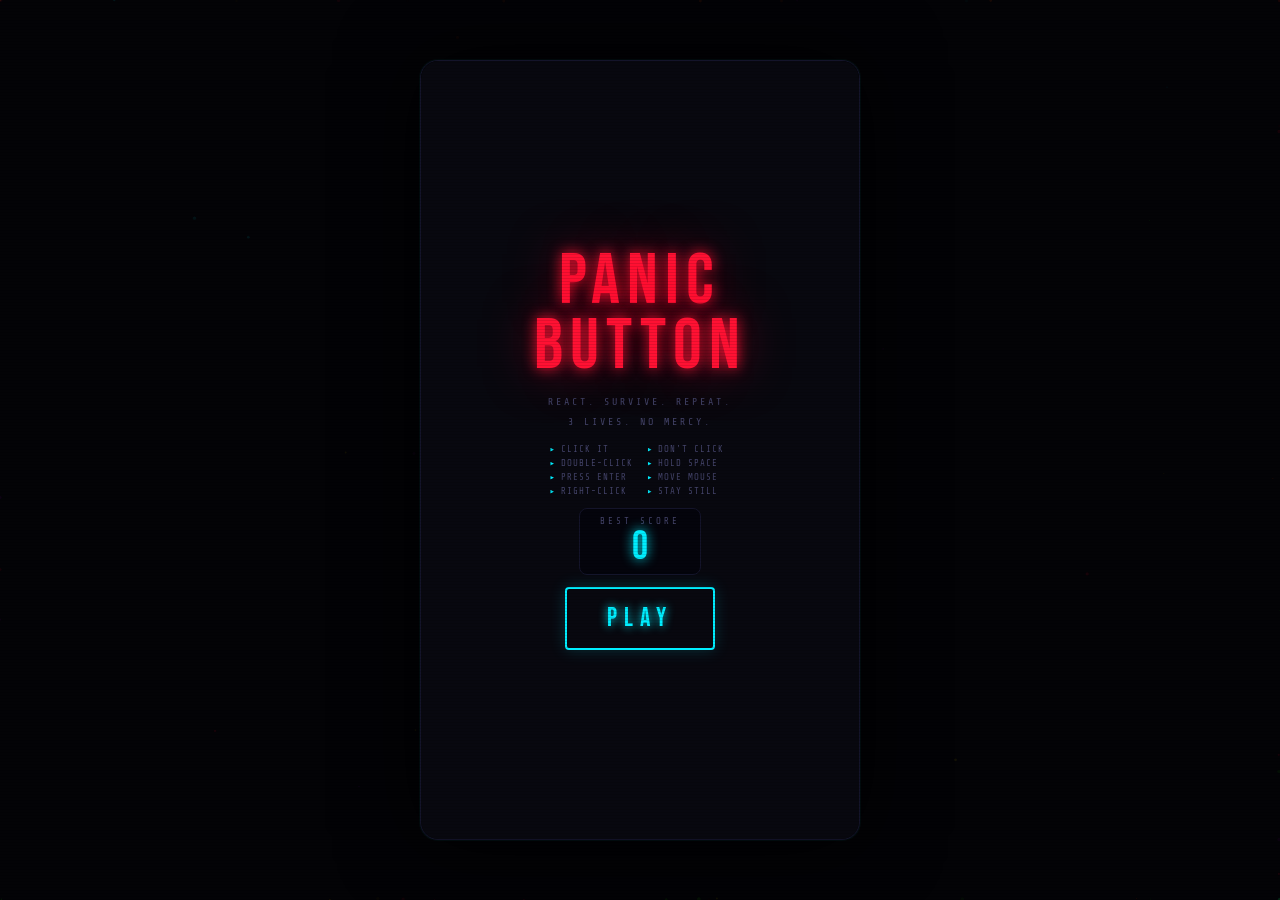
==== commit 59f2ea56: "Add more life indicators in index.html Added two additional life indicators to the display." ====
--- a/index.html
+++ b/index.html
@@ -78,6 +78,8 @@
         <span class="life" id="lf0">❤️</span>
         <span class="life" id="lf1">❤️</span>
         <span class="life" id="lf2">❤️</span>
+         <span class="life" id="lf2">❤️</span>
+         <span class="life" id="lf2">❤️</span>
         <div class="spacer"></div>
         <div class="diff-pill dp-easy" id="diff-pill">EASY</div>
       </div>
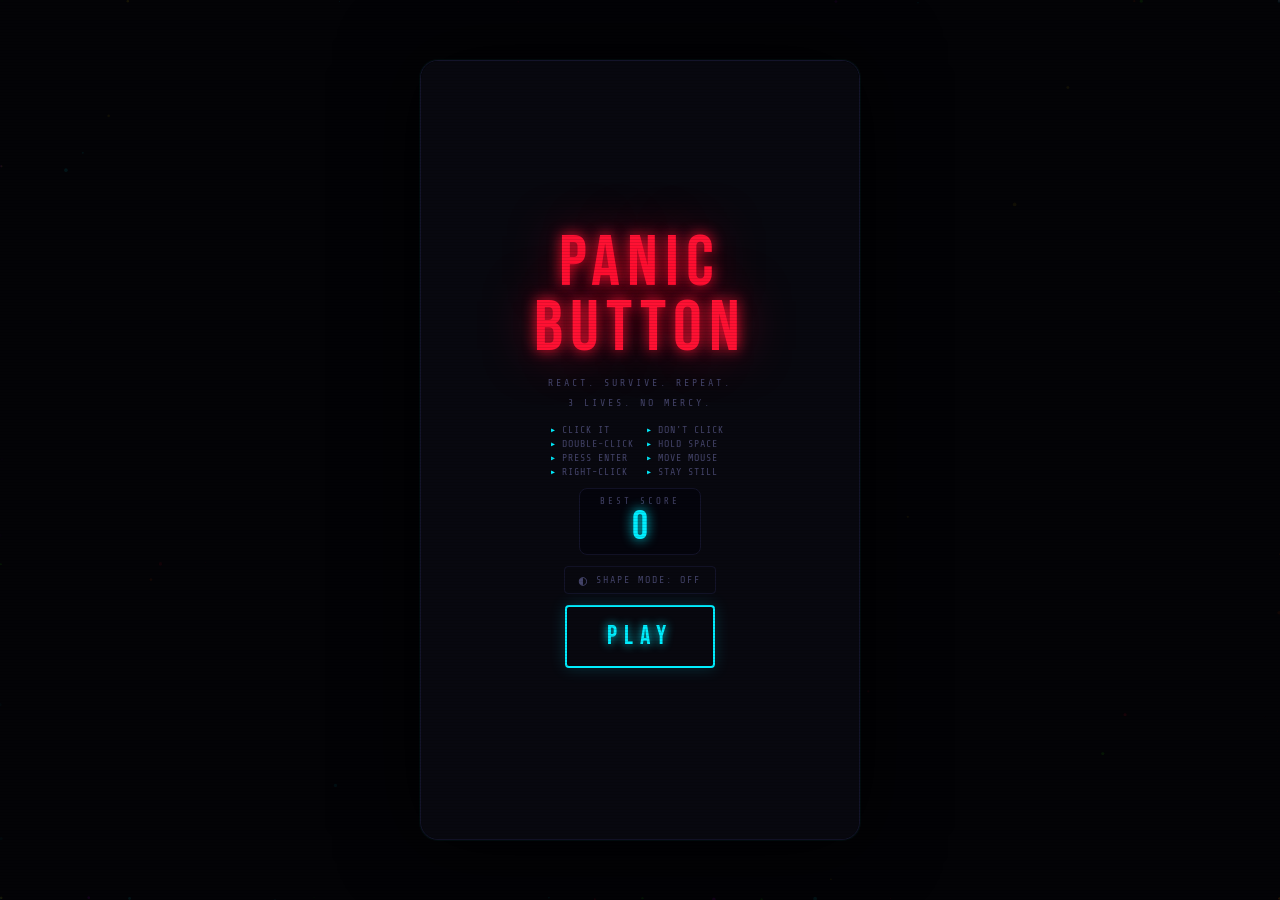
==== commit 523b9898: "Update index.html" ====
--- a/index.html
+++ b/index.html
@@ -34,6 +34,13 @@
         <div class="lc-txt" id="lc-txt"></div>
       </div>
 
+      <!-- Pause overlay -->
+      <div class="pause-ov" id="pause-ov">
+        <div class="pause-icon">⏸</div>
+        <div class="pause-txt">PAUSED</div>
+        <div class="pause-sub">Tab back to resume</div>
+      </div>
+
       <!-- ── START SCREEN ── -->
       <div class="screen" id="scr-start">
         <div class="s-logo">PANIC<br>BUTTON</div>
@@ -42,6 +49,13 @@
         <div class="hs-panel">
           <span class="hs-lbl">Best Score</span>
           <div class="hs-num" id="hs-num">0</div>
+        </div>
+        <!-- Color-blind toggle on start -->
+        <div class="cb-toggle-wrap">
+          <button class="cb-toggle" id="cb-toggle-start" onclick="toggleCB()">
+            <span class="cb-icon" id="cb-icon-start">◐</span>
+            <span id="cb-label-start">Shape Mode: OFF</span>
+          </button>
         </div>
         <button class="btn-cta" id="btn-start">PLAY</button>
       </div>
@@ -59,11 +73,26 @@
             <span class="go-slbl">Best</span>
             <div class="go-sval" id="go-best">0</div>
           </div>
+          <div class="go-sbox">
+            <span class="go-slbl">Avg React</span>
+            <div class="go-sval go-sval-sm" id="go-react">—</div>
+          </div>
         </div>
         <div class="new-best-badge hidden" id="go-nb">★ NEW BEST ★</div>
         <div class="go-rank" id="go-rank">BEGINNER</div>
         <div class="go-died" id="go-died"></div>
-        <button class="btn-cta" id="btn-retry">RETRY</button>
+
+        <!-- Reaction time breakdown -->
+        <div class="react-breakdown" id="react-breakdown"></div>
+
+        <!-- Copy result button -->
+        <button class="btn-copy" id="btn-copy" onclick="copyResult()">
+          <span id="copy-icon">📋</span> COPY RESULT
+        </button>
+
+        <div class="go-btns">
+          <button class="btn-cta" id="btn-retry">RETRY</button>
+        </div>
       </div>
 
       <!-- ── GAME UI ── -->
@@ -75,12 +104,13 @@
 
       <div class="top-row">
         <span class="lives-lbl">Lives</span>
+        <!-- FIXED: exactly 3 hearts with unique IDs -->
         <span class="life" id="lf0">❤️</span>
         <span class="life" id="lf1">❤️</span>
         <span class="life" id="lf2">❤️</span>
-         <span class="life" id="lf2">❤️</span>
-         <span class="life" id="lf2">❤️</span>
         <div class="spacer"></div>
+        <!-- Color-blind indicator -->
+        <button class="cb-mini" id="cb-mini" onclick="toggleCB()" title="Shape Mode">◑</button>
         <div class="diff-pill dp-easy" id="diff-pill">EASY</div>
       </div>
 
@@ -93,6 +123,10 @@
         <div class="sbox">
           <span class="slbl">Best</span>
           <div class="sval" id="best-sval">0</div>
+        </div>
+        <div class="sbox sbox-react">
+          <span class="slbl">Avg React</span>
+          <div class="sval sval-sm" id="react-sval">—</div>
         </div>
       </div>
 
@@ -107,6 +141,8 @@
       <div class="inst-area">
         <div class="taunt"        id="taunt"></div>
         <div class="inst cr"      id="inst">GET READY</div>
+        <!-- Shape indicator for color-blind mode -->
+        <div class="shape-ind"    id="shape-ind"></div>
         <div class="sub-inst"     id="sub-inst"></div>
         <div class="glitch-txt"   id="glitch-txt"></div>
         <div class="near-miss-el" id="near-miss"></div>
--- a/style.css
+++ b/style.css
@@ -1,5 +1,5 @@
 /* ══════════════════════════════════════
-   PANIC BUTTON — style.css
+   PANIC BUTTON — style.css (improved)
    ══════════════════════════════════════ */
 
 /* ── CSS VARIABLES ── */
@@ -130,6 +130,45 @@
 }
 
 /* ══════════════════════════════════════
+   PAUSE OVERLAY
+   ══════════════════════════════════════ */
+.pause-ov {
+  position: absolute;
+  inset: 0;
+  background: rgba(8,8,15,.88);
+  z-index: 300;
+  display: none;
+  flex-direction: column;
+  align-items: center;
+  justify-content: center;
+  gap: 10px;
+  border-radius: inherit;
+  backdrop-filter: blur(4px);
+}
+
+.pause-ov.show { display: flex; }
+
+.pause-icon {
+  font-size: 48px;
+  opacity: .6;
+}
+
+.pause-txt {
+  font-family: 'Bebas Neue', sans-serif;
+  font-size: clamp(32px, 9vw, 44px);
+  letter-spacing: 6px;
+  color: var(--cyan);
+  text-shadow: 0 0 20px #00eeff;
+}
+
+.pause-sub {
+  font-size: clamp(8px, 2.2vw, 10px);
+  letter-spacing: 3px;
+  color: var(--dim);
+  text-transform: uppercase;
+}
+
+/* ══════════════════════════════════════
    HEADER
    ══════════════════════════════════════ */
 .hdr {
@@ -210,7 +249,22 @@
   font-size: clamp(14px, 4vw, 18px);
   transition: transform .2s, opacity .3s;
   display: inline-block;
-}
+  position: relative;
+}
+
+/* Shape-mode life indicator */
+.cb-mode .life::after {
+  content: '♥';
+  position: absolute;
+  inset: 0;
+  display: flex;
+  align-items: center;
+  justify-content: center;
+  font-size: clamp(13px, 3.5vw, 17px);
+  color: var(--red);
+}
+
+.cb-mode .life { font-size: 0; }
 
 .life.lost {
   opacity: .15;
@@ -227,6 +281,26 @@
 }
 
 .spacer { flex: 1; }
+
+/* Color-blind mini button */
+.cb-mini {
+  background: none;
+  border: 1px solid var(--border);
+  color: var(--dim);
+  font-size: clamp(10px, 2.5vw, 12px);
+  width: 22px;
+  height: 22px;
+  border-radius: 4px;
+  cursor: pointer;
+  display: flex;
+  align-items: center;
+  justify-content: center;
+  transition: color .2s, border-color .2s;
+  flex-shrink: 0;
+}
+
+.cb-mini:active { color: var(--cyan); border-color: var(--cyan); }
+.cb-mode .cb-mini { color: var(--cyan); border-color: var(--cyan); }
 
 .diff-pill {
   font-size: clamp(7px, 2vw, 9px);
@@ -252,12 +326,12 @@
 }
 
 /* ══════════════════════════════════════
-   SCORES
+   SCORES (now 3 boxes)
    ══════════════════════════════════════ */
 .score-row {
   display: flex;
-  gap: 8px;
-  padding: clamp(6px,2vw,9px) 16px 0;
+  gap: 6px;
+  padding: clamp(5px,1.5vw,8px) 16px 0;
   width: 100%;
   flex-shrink: 0;
 }
@@ -267,12 +341,14 @@
   background: #05050d;
   border: 1px solid var(--border);
   border-radius: 8px;
-  padding: clamp(6px,2vw,8px) 10px;
+  padding: clamp(5px,1.5vw,7px) 8px;
   text-align: center;
   position: relative;
   overflow: hidden;
 }
 
+.sbox-react { flex: 0 0 auto; min-width: 72px; }
+
 .sbox::before {
   content: '';
   position: absolute;
@@ -282,8 +358,8 @@
 }
 
 .slbl {
-  font-size: clamp(7px, 2vw, 9px);
-  letter-spacing: 2px;
+  font-size: clamp(6px, 1.8vw, 8px);
+  letter-spacing: 1.5px;
   color: var(--dim);
   text-transform: uppercase;
   display: block;
@@ -292,13 +368,19 @@
 
 .sval {
   font-family: 'Bebas Neue', sans-serif;
-  font-size: clamp(30px, 9vw, 40px);
+  font-size: clamp(28px, 8vw, 38px);
   line-height: 1;
   color: var(--yellow);
   text-shadow: 0 0 10px #ffe500, 0 0 28px #ffe50077;
   transition: transform .1s;
 }
 
+.sval-sm {
+  font-size: clamp(16px, 4.5vw, 20px);
+  color: var(--cyan);
+  text-shadow: 0 0 8px #00eeff;
+}
+
 .sval.pop {
   transform: scale(1.4);
   color: var(--green);
@@ -306,7 +388,7 @@
 }
 
 .rank-lbl {
-  font-size: clamp(7px, 2vw, 9px);
+  font-size: clamp(6px, 1.8vw, 8px);
   letter-spacing: 1px;
   margin-top: 1px;
   color: var(--cyan);
@@ -320,7 +402,7 @@
   display: flex;
   align-items: center;
   gap: 7px;
-  padding: clamp(5px,1.5vw,8px) 16px 0;
+  padding: clamp(4px,1.2vw,6px) 16px 0;
   width: 100%;
   flex-shrink: 0;
 }
@@ -384,18 +466,17 @@
   justify-content: center;
   width: 100%;
   position: relative;
-  padding: 8px 12px;
+  padding: 6px 12px;
   min-height: 0;
 }
 
-/* Taunt line */
 .taunt {
   font-size: clamp(8px, 2.5vw, 10px);
   letter-spacing: 3px;
   color: var(--dim);
   text-transform: uppercase;
-  margin-bottom: 5px;
-  min-height: 13px;
+  margin-bottom: 4px;
+  min-height: 12px;
   transition: color .2s;
 }
 
@@ -410,15 +491,31 @@
   to   { opacity: .5; }
 }
 
-/* Main instruction text */
 .inst {
   font-family: 'Black Han Sans', sans-serif;
-  font-size: clamp(28px, 9vw, 54px);
+  font-size: clamp(26px, 8.5vw, 52px);
   text-align: center;
   line-height: 1.0;
   letter-spacing: 2px;
   padding: 0 4px;
   will-change: transform;
+}
+
+/* ── SHAPE INDICATOR (color-blind mode) ── */
+.shape-ind {
+  display: none;
+  font-size: clamp(28px, 8vw, 40px);
+  margin-top: 4px;
+  line-height: 1;
+  animation: shape-pop .2s ease-out;
+}
+
+.cb-mode .shape-ind { display: block; }
+
+@keyframes shape-pop {
+  0%   { transform: scale(0) rotate(-20deg); opacity: 0; }
+  60%  { transform: scale(1.2) rotate(3deg); opacity: 1; }
+  100% { transform: scale(1) rotate(0); opacity: 1; }
 }
 
 /* Instruction colour classes */
@@ -429,7 +526,6 @@
 .cp  { color: var(--purple); text-shadow: 0 0 14px #cc00ff, 0 0 40px #cc00ff66; }
 .co  { color: var(--orange); text-shadow: 0 0 14px #ff5500, 0 0 40px #ff550066; }
 
-/* Instruction animations */
 @keyframes inst-slam {
   0%   { opacity: 0; transform: scale(.3) rotate(-8deg); }
   55%  { opacity: 1; transform: scale(1.12) rotate(2deg); }
@@ -455,20 +551,18 @@
 .inst.leaving { animation: inst-out  .15s ease-in forwards; }
 .inst.jitter  { animation: inst-jitter .12s ease-in-out infinite; }
 
-/* Sub-instruction hint */
 .sub-inst {
   font-size: clamp(9px, 2.5vw, 11px);
   letter-spacing: 2px;
   color: var(--dim);
-  margin-top: 5px;
-  text-transform: uppercase;
-  min-height: 13px;
-}
-
-/* Hold-progress ring */
+  margin-top: 4px;
+  text-transform: uppercase;
+  min-height: 12px;
+}
+
 .hold-ring {
   position: absolute;
-  bottom: 8px;
+  bottom: 6px;
   left: 50%;
   transform: translateX(-50%);
   opacity: 0;
@@ -500,7 +594,6 @@
   transition: stroke-dashoffset .05s linear;
 }
 
-/* Glitch overlay text */
 .glitch-txt {
   position: absolute;
   top: 50%;
@@ -524,7 +617,6 @@
 
 .glitch-txt.show { animation: glitch-show .6s ease-out forwards; }
 
-/* Near-miss label */
 .near-miss-el {
   position: absolute;
   top: 5px;
@@ -562,7 +654,7 @@
   display: flex;
   justify-content: space-between;
   align-items: center;
-  margin-bottom: 4px;
+  margin-bottom: 3px;
 }
 
 .timer-lbl {
@@ -590,6 +682,23 @@
   border: 1px solid var(--border);
   border-radius: 6px;
   overflow: hidden;
+  position: relative;
+}
+
+/* Shape-mode pattern overlay on timer */
+.cb-mode .timer-track::after {
+  content: '';
+  position: absolute;
+  inset: 0;
+  background: repeating-linear-gradient(
+    90deg,
+    transparent 0,
+    transparent 8px,
+    rgba(255,255,255,.06) 8px,
+    rgba(255,255,255,.06) 9px
+  );
+  pointer-events: none;
+  z-index: 2;
 }
 
 .timer-bar {
@@ -598,6 +707,21 @@
   transition: background .2s;
   background: var(--green);
   box-shadow: 0 0 10px var(--green);
+  position: relative;
+}
+
+/* Shape-mode: hatching on timer bar */
+.cb-mode .timer-bar::after {
+  content: '';
+  position: absolute;
+  inset: 0;
+  background: repeating-linear-gradient(
+    45deg,
+    transparent 0,
+    transparent 3px,
+    rgba(0,0,0,.2) 3px,
+    rgba(0,0,0,.2) 4px
+  );
 }
 
 .timer-bar.warn   { background: var(--yellow); box-shadow: 0 0 10px var(--yellow); }
@@ -618,22 +742,21 @@
 .btn-zone {
   position: relative;
   width: 100%;
-  flex: 0 0 clamp(130px, 35vw, 160px);
+  flex: 0 0 clamp(120px, 32vw, 150px);
   display: flex;
   align-items: center;
   justify-content: center;
-  margin: clamp(4px,1.5vw,8px) 0 clamp(3px,1vw,6px);
-}
-
-/* Main panic button */
+  margin: clamp(4px,1.2vw,7px) 0 clamp(2px,0.8vw,5px);
+}
+
 #pb {
-  width:  clamp(110px, 28vw, 134px);
-  height: clamp(110px, 28vw, 134px);
+  width:  clamp(108px, 27vw, 130px);
+  height: clamp(108px, 27vw, 130px);
   border-radius: 50%;
   border: none;
   cursor: pointer;
   font-family: 'Bebas Neue', sans-serif;
-  font-size: clamp(17px, 4.5vw, 21px);
+  font-size: clamp(16px, 4.2vw, 20px);
   letter-spacing: 2px;
   outline: none;
   position: absolute;
@@ -669,6 +792,12 @@
   pointer-events: none;
 }
 
+/* Shape-mode: border pattern on button */
+.cb-mode #pb {
+  outline: 4px solid rgba(255,255,255,.3);
+  outline-offset: 2px;
+}
+
 #pb:active,
 #pb.pressed {
   transform: translateY(7px) scale(.97) !important;
@@ -678,13 +807,17 @@
     inset 0 3px 6px rgba(0,0,0,.35) !important;
 }
 
-/* Button colour variants */
-#pb.blue   { background: radial-gradient(circle at 36% 30%, #66bbff, #0044cc); box-shadow: 0 8px 0 #002299, 0 12px 28px rgba(0,80,255,.55),   inset 0 1px 0 rgba(255,255,255,.32); }
-#pb.green  { background: radial-gradient(circle at 36% 30%, #66ff99, #009933); color: #001800; box-shadow: 0 8px 0 #005511, 0 12px 28px rgba(0,180,50,.55),  inset 0 1px 0 rgba(255,255,255,.32); }
+#pb.blue   { background: radial-gradient(circle at 36% 30%, #66bbff, #0044cc); box-shadow: 0 8px 0 #002299, 0 12px 28px rgba(0,80,255,.55), inset 0 1px 0 rgba(255,255,255,.32); }
+#pb.green  { background: radial-gradient(circle at 36% 30%, #66ff99, #009933); color: #001800; box-shadow: 0 8px 0 #005511, 0 12px 28px rgba(0,180,50,.55), inset 0 1px 0 rgba(255,255,255,.32); }
 #pb.yellow { background: radial-gradient(circle at 36% 30%, #ffee66, #bb8800); color: #110900; box-shadow: 0 8px 0 #775500, 0 12px 28px rgba(180,140,0,.55), inset 0 1px 0 rgba(255,255,255,.32); }
-#pb.purple { background: radial-gradient(circle at 36% 30%, #ee66ff, #880099); box-shadow: 0 8px 0 #440055, 0 12px 28px rgba(160,0,220,.55),  inset 0 1px 0 rgba(255,255,255,.32); }
-
-/* Size / behaviour modifiers */
+#pb.purple { background: radial-gradient(circle at 36% 30%, #ee66ff, #880099); box-shadow: 0 8px 0 #440055, 0 12px 28px rgba(160,0,220,.55), inset 0 1px 0 rgba(255,255,255,.32); }
+
+/* Shape-mode extra outline per color */
+.cb-mode #pb.blue   { outline-color: rgba(102,187,255,.6); }
+.cb-mode #pb.green  { outline-color: rgba(102,255,153,.6); }
+.cb-mode #pb.yellow { outline-color: rgba(255,238,102,.6); }
+.cb-mode #pb.purple { outline-color: rgba(238,102,255,.6); }
+
 #pb.shrunken { width: 72px  !important; height: 72px  !important; font-size: 12px !important; }
 #pb.grown    {
   width:  clamp(140px, 38vw, 162px) !important;
@@ -706,7 +839,6 @@
   to   { box-shadow: 0 8px 0 #88000e, 0 12px 55px rgba(255,17,51,1), 0 0 38px rgba(255,17,51,.6), inset 0 1px 0 rgba(255,255,255,.32); }
 }
 
-/* Decoy buttons */
 .decoy {
   width: 68px;
   height: 68px;
@@ -728,6 +860,17 @@
   -webkit-touch-callout: none;
 }
 
+/* Shape-mode: decoys get X pattern */
+.cb-mode .decoy::before {
+  content: '✕';
+  position: absolute;
+  top: 50%; left: 50%;
+  transform: translate(-50%, -50%);
+  font-size: 20px;
+  color: rgba(255,255,255,.5);
+  pointer-events: none;
+}
+
 .decoy:active { transform: translateY(3px) !important; }
 
 @keyframes decoy-in {
@@ -735,10 +878,9 @@
   to   { transform: scale(1); opacity: 1; }
 }
 
-/* Combo label */
 .combo-lbl {
   position: absolute;
-  bottom: 3px;
+  bottom: 2px;
   left: 50%;
   transform: translateX(-50%);
   font-family: 'Bebas Neue', sans-serif;
@@ -778,7 +920,6 @@
 .flash-ov.fb { background: rgba(0,200,255,.18);  opacity: 1; }
 .flash-ov.fw { background: rgba(255,255,255,.15);opacity: 1; }
 
-/* Frenzy ring */
 .frenzy-ring {
   position: absolute;
   inset: -3px;
@@ -799,7 +940,6 @@
   to   { box-shadow: 0 0 35px #ff1133, 0 0 60px #ff113355, inset 0 0 20px #ff113333; }
 }
 
-/* Special round banner */
 .sp-ban {
   position: absolute;
   top: 62px;
@@ -833,7 +973,6 @@
 
 .sp-ban.on { opacity: 1; }
 
-/* Floating points */
 .pts-float {
   position: absolute;
   font-family: 'Bebas Neue', sans-serif;
@@ -855,7 +994,6 @@
 
 .pts-float.pop { animation: pf .8s ease-out forwards; }
 
-/* Big multiplier pop */
 .big-mult {
   position: absolute;
   top: 38%;
@@ -884,7 +1022,7 @@
    FEEDBACK BAR
    ══════════════════════════════════════ */
 .feedback {
-  height: 20px;
+  height: 18px;
   font-size: clamp(10px, 3vw, 12px);
   letter-spacing: 3px;
   text-align: center;
@@ -892,12 +1030,21 @@
   opacity: 0;
   transition: opacity .2s;
   flex-shrink: 0;
+  display: flex;
+  align-items: center;
+  justify-content: center;
+  gap: 5px;
 }
 
 .feedback.show  { opacity: 1; }
 .feedback.ok    { color: var(--green);  text-shadow: 0 0 8px #2dff00; }
 .feedback.bad   { color: var(--red);    text-shadow: 0 0 8px #ff1133; }
 .feedback.bonus { color: var(--yellow); text-shadow: 0 0 8px #ffe500; }
+
+/* Shape mode feedback icons */
+.feedback .fb-shape { display: none; }
+.cb-mode .feedback .fb-shape { display: inline; }
+.cb-mode .feedback .fb-text { display: none; }
 
 /* ══════════════════════════════════════
    LAST CHANCE OVERLAY
@@ -955,9 +1102,9 @@
   align-items: center;
   justify-content: center;
   z-index: 250;
-  padding: clamp(20px,5vw,30px) clamp(16px,5vw,28px);
+  padding: clamp(16px,4vw,24px) clamp(16px,5vw,28px);
   text-align: center;
-  gap: clamp(8px,2.5vw,12px);
+  gap: clamp(7px,2vw,11px);
   overflow-y: auto;
 }
 
@@ -981,15 +1128,14 @@
   max-width: 300px;
 }
 
-/* Tips grid */
 .tips-grid {
   display: grid;
   grid-template-columns: 1fr 1fr;
-  gap: 4px 14px;
+  gap: 3px 12px;
 }
 
 .tip {
-  font-size: clamp(7px, 2vw, 9px);
+  font-size: clamp(8px, 2.2vw, 10px);
   letter-spacing: 1px;
   color: var(--dim);
   text-transform: uppercase;
@@ -1000,7 +1146,6 @@
 
 .tip::before { content: '▸'; color: var(--cyan); }
 
-/* High-score panel */
 .hs-panel {
   background: #04040c;
   border: 1px solid var(--border);
@@ -1025,7 +1170,43 @@
   line-height: 1;
 }
 
-/* CTA button */
+/* Color-blind toggle on start screen */
+.cb-toggle-wrap {
+  display: flex;
+  align-items: center;
+  justify-content: center;
+}
+
+.cb-toggle {
+  background: none;
+  border: 1px solid var(--border);
+  color: var(--dim);
+  font-family: 'Share Tech Mono', monospace;
+  font-size: clamp(8px, 2.2vw, 10px);
+  letter-spacing: 2px;
+  padding: 5px 14px;
+  border-radius: 4px;
+  cursor: pointer;
+  display: flex;
+  align-items: center;
+  gap: 7px;
+  text-transform: uppercase;
+  transition: all .2s;
+}
+
+.cb-toggle:active {
+  background: rgba(0,238,255,.08);
+  border-color: var(--cyan);
+  color: var(--cyan);
+}
+
+.cb-toggle.on {
+  border-color: var(--cyan);
+  color: var(--cyan);
+}
+
+.cb-icon { font-size: 14px; }
+
 .btn-cta {
   background: none;
   border: 2px solid var(--cyan);
@@ -1065,7 +1246,7 @@
 
 .go-msg {
   font-family: 'Black Han Sans', sans-serif;
-  font-size: clamp(13px, 4vw, 20px);
+  font-size: clamp(12px, 3.5vw, 18px);
   color: var(--yellow);
   text-shadow: 0 0 8px #ffe500;
   letter-spacing: 2px;
@@ -1073,21 +1254,21 @@
 
 .go-scrs {
   display: flex;
-  gap: 12px;
-  margin: 3px 0;
+  gap: 8px;
+  margin: 2px 0;
 }
 
 .go-sbox {
   background: #04040c;
   border: 1px solid var(--border);
   border-radius: 8px;
-  padding: 8px 14px;
-  min-width: 85px;
+  padding: 7px 12px;
+  min-width: 75px;
 }
 
 .go-slbl {
   font-size: clamp(7px, 2vw, 9px);
-  letter-spacing: 2px;
+  letter-spacing: 1.5px;
   color: var(--dim);
   display: block;
   margin-bottom: 2px;
@@ -1096,10 +1277,16 @@
 
 .go-sval {
   font-family: 'Bebas Neue', sans-serif;
-  font-size: clamp(36px, 10vw, 44px);
+  font-size: clamp(32px, 9vw, 40px);
   line-height: 1;
   color: var(--cyan);
   text-shadow: 0 0 12px #00eeff;
+}
+
+.go-sval-sm {
+  font-size: clamp(18px, 5vw, 24px);
+  color: var(--purple);
+  text-shadow: 0 0 10px #cc00ff;
 }
 
 .go-rank {
@@ -1111,7 +1298,7 @@
 }
 
 .go-died {
-  font-size: clamp(8px, 2.2vw, 9px);
+  font-size: clamp(7px, 2vw, 9px);
   letter-spacing: 2px;
   color: var(--dim);
 }
@@ -1130,6 +1317,64 @@
   100% { opacity: 1; transform: scale(1); }
 }
 
+/* Reaction time breakdown */
+.react-breakdown {
+  display: flex;
+  gap: 4px;
+  flex-wrap: wrap;
+  justify-content: center;
+  max-width: 300px;
+  min-height: 14px;
+}
+
+.rt-pill {
+  font-size: clamp(7px, 1.8vw, 9px);
+  letter-spacing: 1px;
+  padding: 2px 7px;
+  border-radius: 3px;
+  background: #0a0a18;
+  border: 1px solid var(--border);
+  color: var(--dim);
+}
+
+.rt-pill.fast { border-color: #2dff0044; color: var(--green); }
+.rt-pill.mid  { border-color: #ffe50044; color: var(--yellow); }
+.rt-pill.slow { border-color: #ff113344; color: var(--red); }
+
+/* Copy result button */
+.btn-copy {
+  background: none;
+  border: 1px solid var(--border);
+  color: var(--dim);
+  font-family: 'Share Tech Mono', monospace;
+  font-size: clamp(9px, 2.5vw, 11px);
+  letter-spacing: 3px;
+  padding: 7px 18px;
+  border-radius: 4px;
+  cursor: pointer;
+  text-transform: uppercase;
+  transition: all .2s;
+  -webkit-tap-highlight-color: transparent;
+}
+
+.btn-copy:active {
+  border-color: var(--cyan);
+  color: var(--cyan);
+  background: rgba(0,238,255,.06);
+}
+
+.btn-copy.copied {
+  border-color: var(--green);
+  color: var(--green);
+  background: rgba(45,255,0,.06);
+}
+
+.go-btns {
+  display: flex;
+  gap: 10px;
+  align-items: center;
+}
+
 /* ══════════════════════════════════════
    CORNER ACCENTS
    ══════════════════════════════════════ */
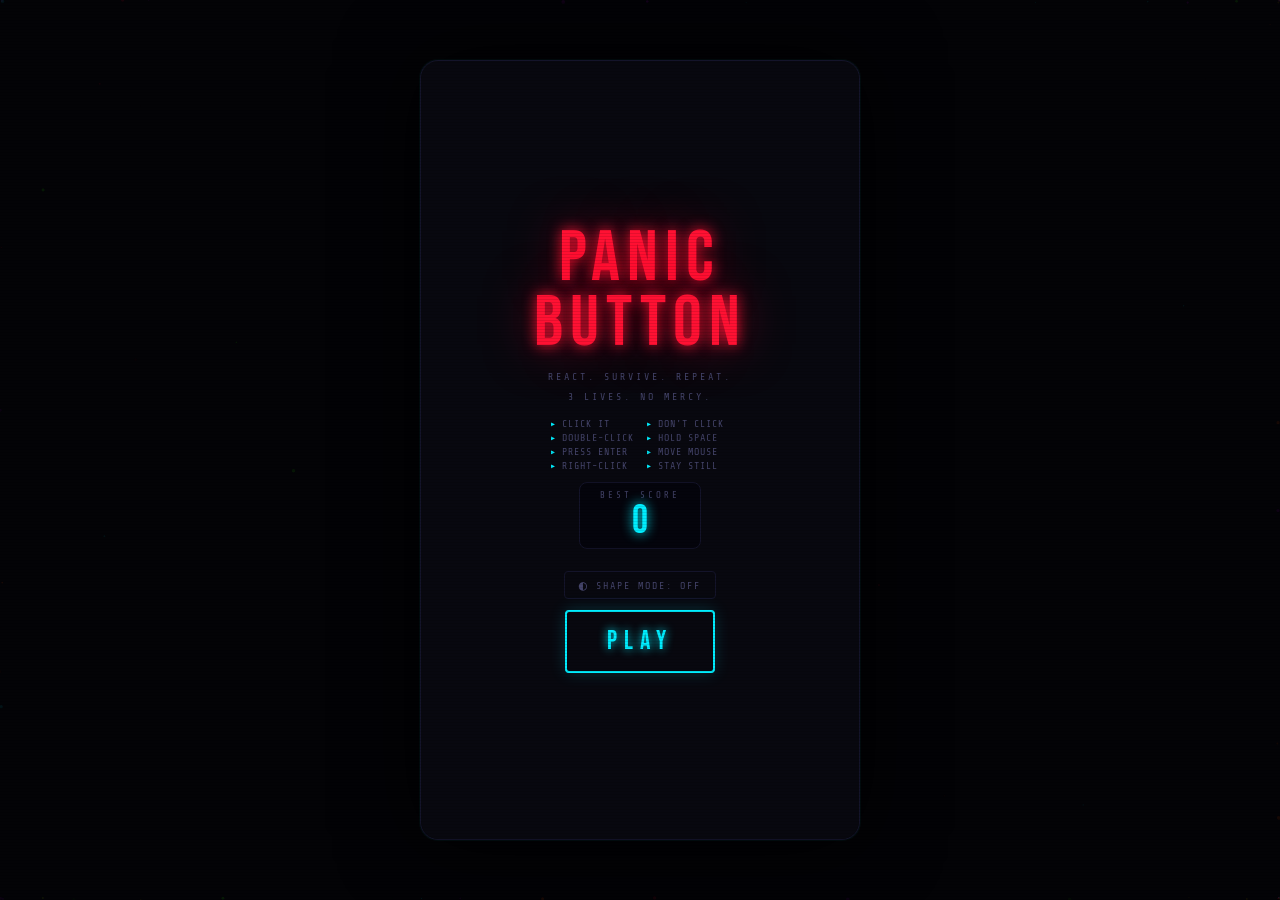
==== commit b4db51a3: "Update index.html" ====
--- a/index.html
+++ b/index.html
@@ -34,6 +34,12 @@
         <div class="lc-txt" id="lc-txt"></div>
       </div>
 
+      <!-- COUNTDOWN OVERLAY (new) -->
+      <div class="countdown-ov" id="countdown-ov">
+        <div class="cd-num" id="cd-num"></div>
+        <div class="cd-sub" id="cd-sub">GET READY</div>
+      </div>
+
       <!-- Pause overlay -->
       <div class="pause-ov" id="pause-ov">
         <div class="pause-icon">⏸</div>
@@ -50,6 +56,8 @@
           <span class="hs-lbl">Best Score</span>
           <div class="hs-num" id="hs-num">0</div>
         </div>
+        <!-- All-time stats on start screen -->
+        <div class="alltime-row" id="alltime-row"></div>
         <!-- Color-blind toggle on start -->
         <div class="cb-toggle-wrap">
           <button class="cb-toggle" id="cb-toggle-start" onclick="toggleCB()">
@@ -82,7 +90,28 @@
         <div class="go-rank" id="go-rank">BEGINNER</div>
         <div class="go-died" id="go-died"></div>
 
-        <!-- Reaction time breakdown -->
+        <!-- ── STATS SCREEN (new) ── -->
+        <div class="stats-block" id="stats-block">
+          <!-- Hit/miss ratio bar -->
+          <div class="stat-ratio-wrap">
+            <div class="stat-ratio-bar" id="stat-ratio-bar"></div>
+            <div class="stat-ratio-labels" id="stat-ratio-labels"></div>
+          </div>
+          <!-- Fast / Slow badges -->
+          <div class="stat-badges" id="stat-badges"></div>
+          <!-- Accuracy pill -->
+          <div class="stat-acc-row" id="stat-acc-row"></div>
+          <!-- Mini reaction time bar chart -->
+          <div class="rt-chart-wrap">
+            <div class="rt-chart-lbl">Reaction times this run</div>
+            <canvas id="rt-chart" height="60"></canvas>
+            <div class="rt-chart-axis" id="rt-chart-axis"></div>
+          </div>
+          <!-- All-time stats -->
+          <div class="alltime-stats" id="alltime-stats"></div>
+        </div>
+
+        <!-- Reaction time breakdown pills -->
         <div class="react-breakdown" id="react-breakdown"></div>
 
         <!-- Copy result button -->
@@ -104,12 +133,12 @@
 
       <div class="top-row">
         <span class="lives-lbl">Lives</span>
-        <!-- FIXED: exactly 3 hearts with unique IDs -->
         <span class="life" id="lf0">❤️</span>
         <span class="life" id="lf1">❤️</span>
         <span class="life" id="lf2">❤️</span>
         <div class="spacer"></div>
-        <!-- Color-blind indicator -->
+        <!-- Accuracy pill (new) -->
+        <div class="acc-pill" id="acc-pill" title="Accuracy">100%</div>
         <button class="cb-mini" id="cb-mini" onclick="toggleCB()" title="Shape Mode">◑</button>
         <div class="diff-pill dp-easy" id="diff-pill">EASY</div>
       </div>
@@ -141,14 +170,12 @@
       <div class="inst-area">
         <div class="taunt"        id="taunt"></div>
         <div class="inst cr"      id="inst">GET READY</div>
-        <!-- Shape indicator for color-blind mode -->
         <div class="shape-ind"    id="shape-ind"></div>
         <div class="sub-inst"     id="sub-inst"></div>
         <div class="glitch-txt"   id="glitch-txt"></div>
         <div class="near-miss-el" id="near-miss"></div>
         <div class="combo-lbl"    id="combo-lbl"></div>
 
-        <!-- Hold progress ring -->
         <div class="hold-ring" id="hold-ring">
           <svg viewBox="0 0 40 40">
             <circle class="hr-bg"   cx="20" cy="20" r="18"/>
@@ -156,7 +183,6 @@
           </svg>
         </div>
 
-        <!-- Swipe direction arrow -->
         <div class="swipe-arrow" id="swipe-arrow"></div>
       </div>
 
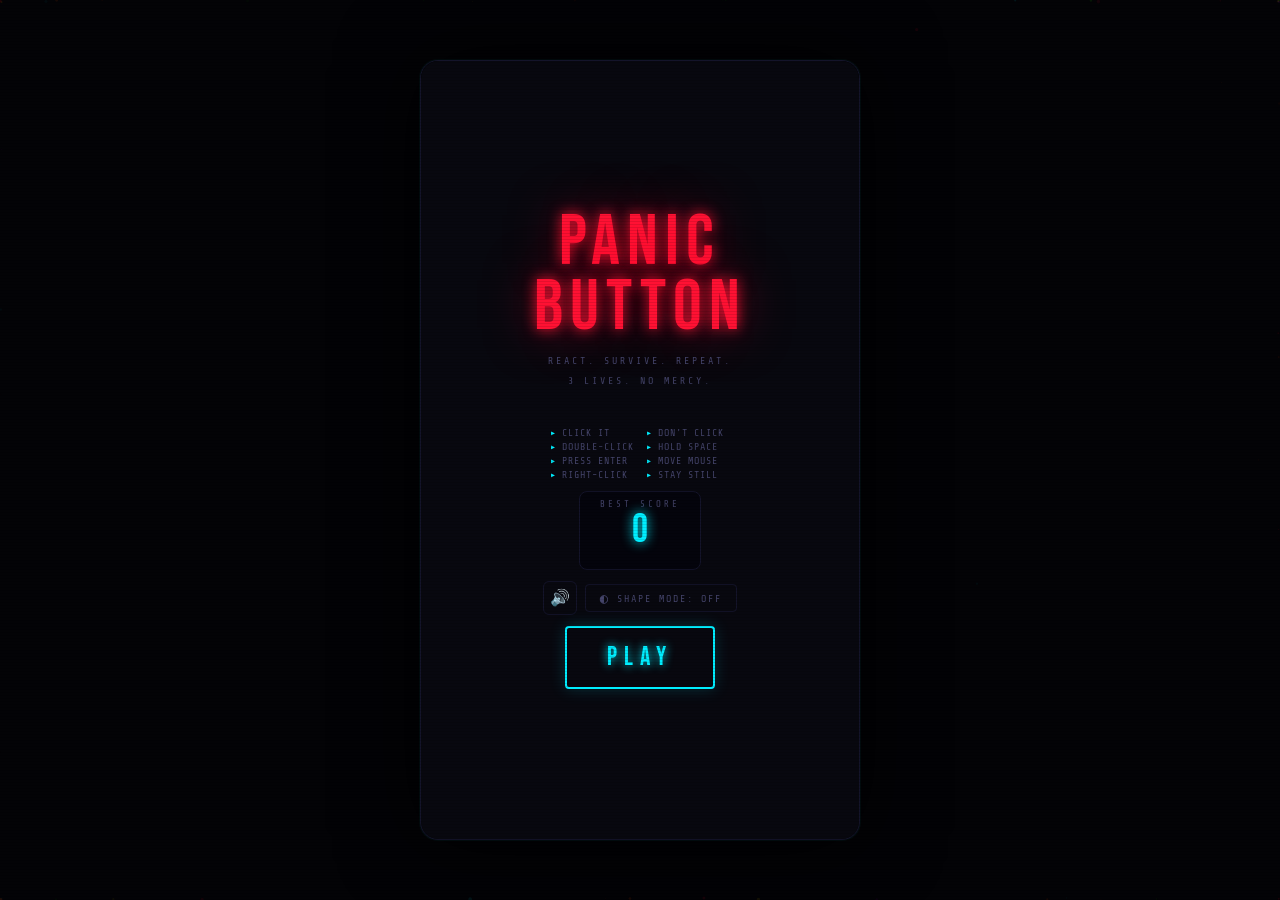
==== commit 3d56f745: "Refactor overlays and add accessibility features Removed countdown overlay and stats screen, added m" ====
--- a/index.html
+++ b/index.html
@@ -34,12 +34,6 @@
         <div class="lc-txt" id="lc-txt"></div>
       </div>
 
-      <!-- COUNTDOWN OVERLAY (new) -->
-      <div class="countdown-ov" id="countdown-ov">
-        <div class="cd-num" id="cd-num"></div>
-        <div class="cd-sub" id="cd-sub">GET READY</div>
-      </div>
-
       <!-- Pause overlay -->
       <div class="pause-ov" id="pause-ov">
         <div class="pause-icon">⏸</div>
@@ -51,15 +45,17 @@
       <div class="screen" id="scr-start">
         <div class="s-logo">PANIC<br>BUTTON</div>
         <div class="s-sub">React. Survive. Repeat.<br>3 lives. No mercy.</div>
+        <!-- Last game taunt -->
+        <div class="start-taunt" id="start-taunt"></div>
         <div class="tips-grid" id="tips-grid"></div>
         <div class="hs-panel">
           <span class="hs-lbl">Best Score</span>
           <div class="hs-num" id="hs-num">0</div>
+          <div class="hs-date" id="hs-date"></div>
         </div>
-        <!-- All-time stats on start screen -->
-        <div class="alltime-row" id="alltime-row"></div>
-        <!-- Color-blind toggle on start -->
+        <!-- Sound toggle on start -->
         <div class="cb-toggle-wrap">
+          <button class="mute-btn mute-btn-lg" onclick="toggleMute()">🔊</button>
           <button class="cb-toggle" id="cb-toggle-start" onclick="toggleCB()">
             <span class="cb-icon" id="cb-icon-start">◐</span>
             <span id="cb-label-start">Shape Mode: OFF</span>
@@ -90,28 +86,7 @@
         <div class="go-rank" id="go-rank">BEGINNER</div>
         <div class="go-died" id="go-died"></div>
 
-        <!-- ── STATS SCREEN (new) ── -->
-        <div class="stats-block" id="stats-block">
-          <!-- Hit/miss ratio bar -->
-          <div class="stat-ratio-wrap">
-            <div class="stat-ratio-bar" id="stat-ratio-bar"></div>
-            <div class="stat-ratio-labels" id="stat-ratio-labels"></div>
-          </div>
-          <!-- Fast / Slow badges -->
-          <div class="stat-badges" id="stat-badges"></div>
-          <!-- Accuracy pill -->
-          <div class="stat-acc-row" id="stat-acc-row"></div>
-          <!-- Mini reaction time bar chart -->
-          <div class="rt-chart-wrap">
-            <div class="rt-chart-lbl">Reaction times this run</div>
-            <canvas id="rt-chart" height="60"></canvas>
-            <div class="rt-chart-axis" id="rt-chart-axis"></div>
-          </div>
-          <!-- All-time stats -->
-          <div class="alltime-stats" id="alltime-stats"></div>
-        </div>
-
-        <!-- Reaction time breakdown pills -->
+        <!-- Reaction time breakdown -->
         <div class="react-breakdown" id="react-breakdown"></div>
 
         <!-- Copy result button -->
@@ -133,12 +108,14 @@
 
       <div class="top-row">
         <span class="lives-lbl">Lives</span>
+        <!-- FIXED: exactly 3 hearts with unique IDs -->
         <span class="life" id="lf0">❤️</span>
         <span class="life" id="lf1">❤️</span>
         <span class="life" id="lf2">❤️</span>
         <div class="spacer"></div>
-        <!-- Accuracy pill (new) -->
-        <div class="acc-pill" id="acc-pill" title="Accuracy">100%</div>
+        <!-- Mute button -->
+        <button class="mute-btn" onclick="toggleMute()" title="Mute">🔊</button>
+        <!-- Color-blind indicator -->
         <button class="cb-mini" id="cb-mini" onclick="toggleCB()" title="Shape Mode">◑</button>
         <div class="diff-pill dp-easy" id="diff-pill">EASY</div>
       </div>
@@ -165,17 +142,20 @@
           <div class="stk-fill" id="stk-fill" style="width:0%"></div>
         </div>
         <span class="stk-val" id="stk-val">0</span>
+        <span class="mult-preview" id="mult-preview"></span>
       </div>
 
       <div class="inst-area">
         <div class="taunt"        id="taunt"></div>
         <div class="inst cr"      id="inst">GET READY</div>
+        <!-- Shape indicator for color-blind mode -->
         <div class="shape-ind"    id="shape-ind"></div>
         <div class="sub-inst"     id="sub-inst"></div>
         <div class="glitch-txt"   id="glitch-txt"></div>
         <div class="near-miss-el" id="near-miss"></div>
         <div class="combo-lbl"    id="combo-lbl"></div>
 
+        <!-- Hold progress ring -->
         <div class="hold-ring" id="hold-ring">
           <svg viewBox="0 0 40 40">
             <circle class="hr-bg"   cx="20" cy="20" r="18"/>
@@ -183,6 +163,7 @@
           </svg>
         </div>
 
+        <!-- Swipe direction arrow -->
         <div class="swipe-arrow" id="swipe-arrow"></div>
       </div>
 
--- a/style.css
+++ b/style.css
@@ -1175,6 +1175,8 @@
   display: flex;
   align-items: center;
   justify-content: center;
+  gap: 8px;
+  flex-wrap: wrap;
 }
 
 .cb-toggle {
@@ -1399,12 +1401,16 @@
   pointer-events: none;
   opacity: 0;
   z-index: 201;
-}
-
-@keyframes arrow-up    { 0%{opacity:0;transform:translateY(0)}   20%{opacity:1} 80%{opacity:1} 100%{opacity:0;transform:translateY(-50px)} }
-@keyframes arrow-down  { 0%{opacity:0;transform:translateY(0)}   20%{opacity:1} 80%{opacity:1} 100%{opacity:0;transform:translateY(50px)} }
-@keyframes arrow-left  { 0%{opacity:0;transform:translateX(0)}   20%{opacity:1} 80%{opacity:1} 100%{opacity:0;transform:translateX(-50px)} }
-@keyframes arrow-right { 0%{opacity:0;transform:translateX(0)}   20%{opacity:1} 80%{opacity:1} 100%{opacity:0;transform:translateX(50px)} }
+  /* Keep centred, never overflow cabinet */
+  left: 50%;
+  top: 50%;
+  transform: translate(-50%, -50%);
+}
+
+@keyframes arrow-up    { 0%{opacity:0;transform:translate(-50%,-50%)}   20%{opacity:1} 80%{opacity:1} 100%{opacity:0;transform:translate(-50%,calc(-50% - 48px))} }
+@keyframes arrow-down  { 0%{opacity:0;transform:translate(-50%,-50%)}   20%{opacity:1} 80%{opacity:1} 100%{opacity:0;transform:translate(-50%,calc(-50% + 48px))} }
+@keyframes arrow-left  { 0%{opacity:0;transform:translate(-50%,-50%)}   20%{opacity:1} 80%{opacity:1} 100%{opacity:0;transform:translate(calc(-50% - 48px),-50%)} }
+@keyframes arrow-right { 0%{opacity:0;transform:translate(-50%,-50%)}   20%{opacity:1} 80%{opacity:1} 100%{opacity:0;transform:translate(calc(-50% + 48px),-50%)} }
 
 .swipe-arrow.up    { animation: arrow-up    .8s ease-out forwards; }
 .swipe-arrow.down  { animation: arrow-down  .8s ease-out forwards; }
@@ -1415,3 +1421,85 @@
    UTILITY
    ══════════════════════════════════════ */
 .hidden { display: none !important; }
+
+/* ── MUTE BUTTON ── */
+.mute-btn {
+  background: none;
+  border: 1px solid var(--border);
+  color: var(--dim);
+  font-size: clamp(10px, 2.8vw, 13px);
+  width: 24px;
+  height: 24px;
+  border-radius: 4px;
+  cursor: pointer;
+  display: flex;
+  align-items: center;
+  justify-content: center;
+  transition: color .2s, border-color .2s;
+  flex-shrink: 0;
+  padding: 0;
+  line-height: 1;
+}
+
+.mute-btn:active, .mute-btn.muted {
+  color: var(--red);
+  border-color: var(--red);
+}
+
+.mute-btn-lg {
+  width: 34px;
+  height: 34px;
+  font-size: 16px;
+  border-radius: 6px;
+}
+
+/* ── MULTIPLIER PREVIEW ── */
+.mult-preview {
+  font-family: 'Bebas Neue', sans-serif;
+  font-size: clamp(11px, 3vw, 14px);
+  letter-spacing: 1px;
+  color: var(--orange);
+  text-shadow: 0 0 8px #ff5500;
+  min-width: 28px;
+  text-align: right;
+  opacity: 0;
+  transition: opacity .2s;
+}
+
+.mult-preview.active {
+  opacity: 1;
+  animation: mp-pulse .5s ease-in-out infinite alternate;
+}
+
+@keyframes mp-pulse {
+  from { text-shadow: 0 0 5px #ff5500; }
+  to   { text-shadow: 0 0 14px #ff5500, 0 0 28px #ff550066; }
+}
+
+/* ── START SCREEN TAUNT ── */
+.start-taunt {
+  font-family: 'Share Tech Mono', monospace;
+  font-size: clamp(8px, 2.2vw, 10px);
+  letter-spacing: 1px;
+  color: var(--red);
+  text-shadow: 0 0 6px #ff113388;
+  text-align: center;
+  min-height: 14px;
+  opacity: 0;
+  font-style: italic;
+  max-width: 280px;
+  line-height: 1.4;
+  transition: opacity .4s;
+}
+
+.start-taunt.show { opacity: 1; }
+
+/* ── BEST SCORE DATE ── */
+.hs-date {
+  font-size: clamp(7px, 2vw, 9px);
+  letter-spacing: 2px;
+  color: var(--dim);
+  text-transform: uppercase;
+  margin-top: 2px;
+  min-height: 10px;
+}
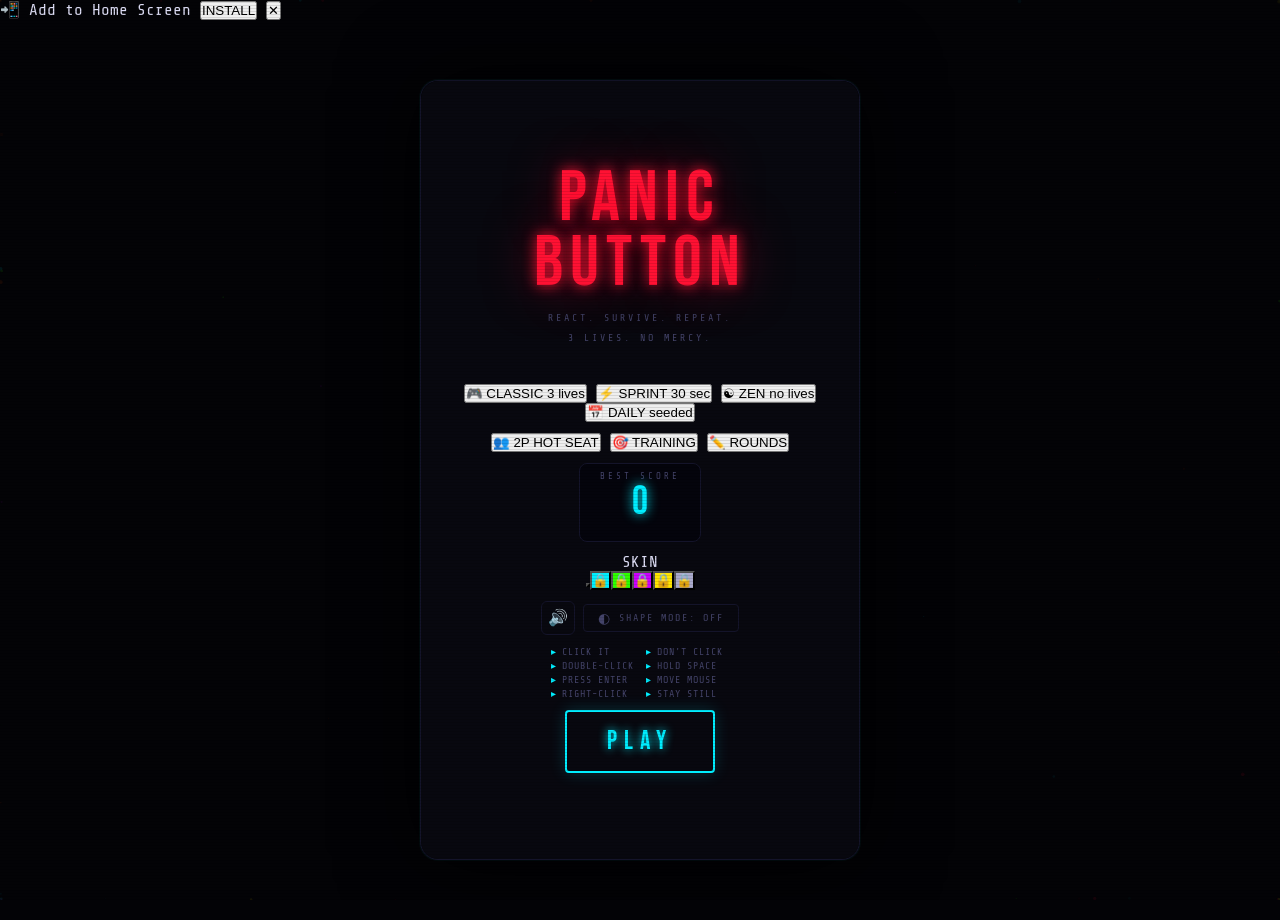
==== commit 58a824a5: "Update index.html" ====
--- a/index.html
+++ b/index.html
@@ -5,7 +5,9 @@
   <meta name="viewport" content="width=device-width, initial-scale=1.0, maximum-scale=1.0, user-scalable=no">
   <meta name="apple-mobile-web-app-capable" content="yes">
   <meta name="mobile-web-app-capable" content="yes">
+  <meta name="theme-color" content="#ff1133">
   <title>PANIC BUTTON</title>
+  <link rel="manifest" href="manifest.json">
   <link rel="preconnect" href="https://fonts.googleapis.com">
   <link rel="stylesheet" href="https://fonts.googleapis.com/css2?family=Black+Han+Sans&family=Share+Tech+Mono&family=Bebas+Neue&display=swap">
   <link rel="stylesheet" href="style.css">
@@ -13,6 +15,13 @@
 <body>
 
   <canvas id="bgcanvas"></canvas>
+
+  <!-- PWA Install Banner -->
+  <div class="install-banner" id="install-banner">
+    <span class="install-txt">📲 Add to Home Screen</span>
+    <button class="install-btn" id="install-btn">INSTALL</button>
+    <button class="install-dismiss" id="install-dismiss">✕</button>
+  </div>
 
   <div id="app">
     <div class="cab" id="cab">
@@ -45,15 +54,61 @@
       <div class="screen" id="scr-start">
         <div class="s-logo">PANIC<br>BUTTON</div>
         <div class="s-sub">React. Survive. Repeat.<br>3 lives. No mercy.</div>
+
         <!-- Last game taunt -->
         <div class="start-taunt" id="start-taunt"></div>
-        <div class="tips-grid" id="tips-grid"></div>
+
+        <!-- ── MODE SELECTOR ── -->
+        <div class="mode-row">
+          <button class="mode-btn active" data-mode="classic" onclick="selectMode('classic')">
+            <span class="mode-icon">🎮</span>
+            <span class="mode-name">CLASSIC</span>
+            <span class="mode-desc">3 lives</span>
+          </button>
+          <button class="mode-btn" data-mode="sprint" onclick="selectMode('sprint')">
+            <span class="mode-icon">⚡</span>
+            <span class="mode-name">SPRINT</span>
+            <span class="mode-desc">30 sec</span>
+          </button>
+          <button class="mode-btn" data-mode="zen" onclick="selectMode('zen')">
+            <span class="mode-icon">☯</span>
+            <span class="mode-name">ZEN</span>
+            <span class="mode-desc">no lives</span>
+          </button>
+          <button class="mode-btn" data-mode="daily" onclick="selectMode('daily')">
+            <span class="mode-icon">📅</span>
+            <span class="mode-name">DAILY</span>
+            <span class="mode-desc">seeded</span>
+          </button>
+        </div>
+
+        <!-- ── EXTRA MODES ROW ── -->
+        <div class="extra-modes-row">
+          <button class="extra-mode-btn" onclick="startHotSeat()">
+            <span>👥</span> 2P HOT SEAT
+          </button>
+          <button class="extra-mode-btn" onclick="startTraining()">
+            <span>🎯</span> TRAINING
+          </button>
+          <button class="extra-mode-btn" onclick="openRoundEditor()">
+            <span>✏️</span> ROUNDS
+          </button>
+        </div>
+
+        <!-- Best scores per mode -->
         <div class="hs-panel">
-          <span class="hs-lbl">Best Score</span>
+          <span class="hs-lbl" id="hs-lbl">Best Score</span>
           <div class="hs-num" id="hs-num">0</div>
           <div class="hs-date" id="hs-date"></div>
         </div>
-        <!-- Sound toggle on start -->
+
+        <!-- Theme picker -->
+        <div class="theme-row" id="theme-row">
+          <span class="theme-lbl">SKIN</span>
+          <div class="theme-swatches" id="theme-swatches"></div>
+        </div>
+
+        <!-- Sound + Shape toggles -->
         <div class="cb-toggle-wrap">
           <button class="mute-btn mute-btn-lg" onclick="toggleMute()">🔊</button>
           <button class="cb-toggle" id="cb-toggle-start" onclick="toggleCB()">
@@ -61,6 +116,8 @@
             <span id="cb-label-start">Shape Mode: OFF</span>
           </button>
         </div>
+
+        <div class="tips-grid" id="tips-grid"></div>
         <button class="btn-cta" id="btn-start">PLAY</button>
       </div>
 
@@ -68,6 +125,7 @@
       <div class="screen off" id="scr-go">
         <div class="go-title">GAME<br>OVER</div>
         <div class="go-msg"  id="go-msg">Your brain lagged.</div>
+
         <div class="go-scrs">
           <div class="go-sbox">
             <span class="go-slbl">Score</span>
@@ -82,17 +140,32 @@
             <div class="go-sval go-sval-sm" id="go-react">—</div>
           </div>
         </div>
+
         <div class="new-best-badge hidden" id="go-nb">★ NEW BEST ★</div>
-        <div class="go-rank" id="go-rank">BEGINNER</div>
-        <div class="go-died" id="go-died"></div>
+        <div class="go-rank"  id="go-rank">BEGINNER</div>
+        <div class="go-died"  id="go-died"></div>
+
+        <!-- Daily mode result -->
+        <div class="daily-result hidden" id="daily-result">
+          <div class="daily-num" id="daily-num"></div>
+          <div class="daily-grid" id="daily-grid"></div>
+        </div>
 
         <!-- Reaction time breakdown -->
         <div class="react-breakdown" id="react-breakdown"></div>
 
-        <!-- Copy result button -->
-        <button class="btn-copy" id="btn-copy" onclick="copyResult()">
-          <span id="copy-icon">📋</span> COPY RESULT
-        </button>
+        <!-- Share card canvas (hidden, used for image export) -->
+        <canvas id="share-canvas" width="600" height="400" style="display:none"></canvas>
+
+        <!-- Action buttons -->
+        <div class="go-actions">
+          <button class="btn-copy" id="btn-copy" onclick="copyResult()">
+            <span>📋</span> COPY
+          </button>
+          <button class="btn-copy btn-share-img" id="btn-share-img" onclick="shareImage()">
+            <span>🖼️</span> SHARE
+          </button>
+        </div>
 
         <div class="go-btns">
           <button class="btn-cta" id="btn-retry">RETRY</button>
@@ -107,15 +180,18 @@
       <div class="hb-stripe" id="hb-stripe"></div>
 
       <div class="top-row">
-        <span class="lives-lbl">Lives</span>
-        <!-- FIXED: exactly 3 hearts with unique IDs -->
+        <span class="lives-lbl" id="lives-lbl">Lives</span>
         <span class="life" id="lf0">❤️</span>
         <span class="life" id="lf1">❤️</span>
         <span class="life" id="lf2">❤️</span>
+        <!-- Sprint timer badge -->
+        <div class="sprint-badge hidden" id="sprint-badge">⚡ <span id="sprint-time">30</span>s</div>
+        <!-- Hot seat HUD -->
+        <div class="hs-hud hidden" id="hs-hud"></div>
+        <!-- Training HUD -->
+        <div class="training-hud hidden" id="training-hud"></div>
         <div class="spacer"></div>
-        <!-- Mute button -->
         <button class="mute-btn" onclick="toggleMute()" title="Mute">🔊</button>
-        <!-- Color-blind indicator -->
         <button class="cb-mini" id="cb-mini" onclick="toggleCB()" title="Shape Mode">◑</button>
         <div class="diff-pill dp-easy" id="diff-pill">EASY</div>
       </div>
@@ -148,22 +224,18 @@
       <div class="inst-area">
         <div class="taunt"        id="taunt"></div>
         <div class="inst cr"      id="inst">GET READY</div>
-        <!-- Shape indicator for color-blind mode -->
         <div class="shape-ind"    id="shape-ind"></div>
         <div class="sub-inst"     id="sub-inst"></div>
         <div class="glitch-txt"   id="glitch-txt"></div>
         <div class="near-miss-el" id="near-miss"></div>
         <div class="combo-lbl"    id="combo-lbl"></div>
 
-        <!-- Hold progress ring -->
         <div class="hold-ring" id="hold-ring">
           <svg viewBox="0 0 40 40">
             <circle class="hr-bg"   cx="20" cy="20" r="18"/>
             <circle class="hr-fill" id="hr-fill" cx="20" cy="20" r="18"/>
           </svg>
         </div>
-
-        <!-- Swipe direction arrow -->
         <div class="swipe-arrow" id="swipe-arrow"></div>
       </div>
 
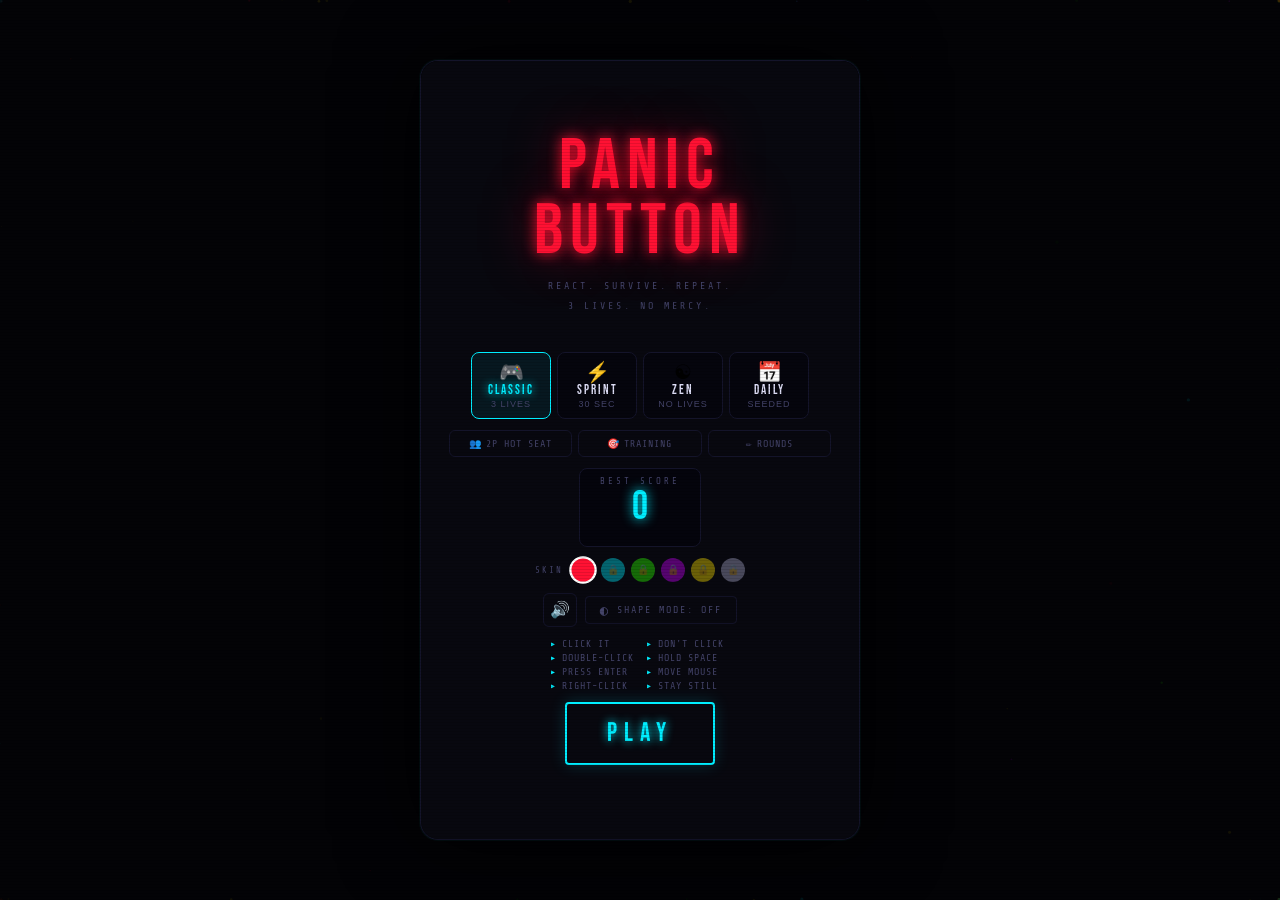
==== commit 81766348: "Update index.html" ====
--- a/index.html
+++ b/index.html
@@ -7,7 +7,7 @@
   <meta name="mobile-web-app-capable" content="yes">
   <meta name="theme-color" content="#ff1133">
   <title>PANIC BUTTON</title>
-  <link rel="manifest" href="manifest.json">
+  <link rel="manifest" href="Manifest.json">
   <link rel="preconnect" href="https://fonts.googleapis.com">
   <link rel="stylesheet" href="https://fonts.googleapis.com/css2?family=Black+Han+Sans&family=Share+Tech+Mono&family=Bebas+Neue&display=swap">
   <link rel="stylesheet" href="style.css">
--- a/style.css
+++ b/style.css
@@ -1503,3 +1503,681 @@
   margin-top: 2px;
   min-height: 10px;
 }
+/* ══════════════════════════════════════
+   PWA INSTALL BANNER
+   ══════════════════════════════════════ */
+.install-banner {
+  position: fixed;
+  top: 0; left: 0; right: 0;
+  background: #08080f;
+  border-bottom: 1px solid var(--border);
+  display: flex;
+  align-items: center;
+  justify-content: center;
+  gap: 10px;
+  padding: 10px 16px;
+  z-index: 9999;
+  transform: translateY(-100%);
+  transition: transform .3s ease;
+  flex-wrap: wrap;
+}
+.install-banner.show { transform: translateY(0); }
+.install-txt { font-size: clamp(9px, 2.5vw, 11px); letter-spacing: 2px; color: var(--dim); text-transform: uppercase; }
+.install-btn {
+  background: var(--cyan); color: #000; border: none;
+  font-family: 'Bebas Neue', sans-serif; font-size: 14px; letter-spacing: 3px;
+  padding: 4px 14px; border-radius: 3px; cursor: pointer;
+  transition: opacity .15s;
+}
+.install-btn:active { opacity: .7; }
+.install-dismiss {
+  background: none; border: none; color: var(--dim);
+  font-size: 14px; cursor: pointer; padding: 2px 6px;
+}
+
+/* ══════════════════════════════════════
+   MODE SELECTOR
+   ══════════════════════════════════════ */
+.mode-row {
+  display: flex;
+  gap: 6px;
+  width: 100%;
+  justify-content: center;
+}
+.mode-btn {
+  flex: 1;
+  display: flex;
+  flex-direction: column;
+  align-items: center;
+  gap: 2px;
+  background: #05050d;
+  border: 1px solid var(--border);
+  border-radius: 8px;
+  padding: clamp(6px, 2vw, 9px) 4px;
+  cursor: pointer;
+  transition: border-color .15s, background .15s;
+  max-width: 80px;
+  -webkit-tap-highlight-color: transparent;
+}
+.mode-btn:active { background: rgba(0,238,255,.06); }
+.mode-btn.active {
+  border-color: var(--cyan);
+  background: rgba(0,238,255,.07);
+}
+.mode-icon { font-size: clamp(16px, 4.5vw, 20px); line-height: 1; }
+.mode-name { font-family: 'Bebas Neue', sans-serif; font-size: clamp(10px, 2.8vw, 13px); letter-spacing: 2px; color: var(--text); line-height: 1; }
+.mode-desc { font-size: clamp(7px, 2vw, 9px); letter-spacing: 1px; color: var(--dim); text-transform: uppercase; }
+.mode-btn.active .mode-name { color: var(--cyan); text-shadow: 0 0 8px #00eeff; }
+
+/* ══════════════════════════════════════
+   THEME PICKER
+   ══════════════════════════════════════ */
+.theme-row {
+  display: flex;
+  align-items: center;
+  gap: 8px;
+  width: 100%;
+  justify-content: center;
+}
+.theme-lbl {
+  font-size: clamp(7px, 2vw, 9px);
+  letter-spacing: 2px;
+  color: var(--dim);
+  text-transform: uppercase;
+}
+.theme-swatches { display: flex; gap: 6px; }
+.theme-swatch {
+  width: 24px; height: 24px;
+  border-radius: 50%;
+  border: 2px solid transparent;
+  cursor: pointer;
+  transition: transform .15s, border-color .15s;
+  font-size: 10px;
+  display: flex; align-items: center; justify-content: center;
+  color: rgba(255,255,255,.7);
+  -webkit-tap-highlight-color: transparent;
+}
+.theme-swatch:active { transform: scale(.9); }
+.theme-swatch.active { border-color: #fff; transform: scale(1.15); }
+.theme-swatch.locked { opacity: .4; cursor: default; }
+.theme-swatch.locked:active { transform: none; }
+
+/* ══════════════════════════════════════
+   SPRINT BADGE
+   ══════════════════════════════════════ */
+.sprint-badge {
+  font-family: 'Bebas Neue', sans-serif;
+  font-size: clamp(13px, 3.5vw, 16px);
+  letter-spacing: 2px;
+  color: var(--green);
+  text-shadow: 0 0 8px var(--green);
+  background: #05050d;
+  border: 1px solid var(--border);
+  border-radius: 4px;
+  padding: 2px 8px;
+  transition: color .2s, text-shadow .2s;
+}
+.sprint-badge.sprint-urgent {
+  color: var(--red);
+  text-shadow: 0 0 10px var(--red);
+  animation: sprint-pulse .3s ease-in-out infinite alternate;
+}
+@keyframes sprint-pulse {
+  from { text-shadow: 0 0 6px var(--red); }
+  to   { text-shadow: 0 0 20px var(--red), 0 0 40px #ff113366; }
+}
+
+/* ══════════════════════════════════════
+   DAILY RESULT
+   ══════════════════════════════════════ */
+.daily-result {
+  text-align: center;
+  width: 100%;
+}
+.daily-num {
+  font-family: 'Bebas Neue', sans-serif;
+  font-size: clamp(11px, 3vw, 14px);
+  letter-spacing: 3px;
+  color: var(--yellow);
+  margin-bottom: 4px;
+}
+.daily-grid {
+  display: flex;
+  flex-wrap: wrap;
+  justify-content: center;
+  gap: 2px;
+  max-width: 280px;
+  margin: 0 auto;
+}
+.dg-cell { font-size: clamp(12px, 3.5vw, 16px); }
+
+/* ══════════════════════════════════════
+   SHARE ACTIONS
+   ══════════════════════════════════════ */
+.go-actions {
+  display: flex;
+  gap: 8px;
+  justify-content: center;
+  flex-wrap: wrap;
+}
+.btn-share-img {
+  border-color: var(--purple) !important;
+  color: var(--purple) !important;
+}
+.btn-share-img:active {
+  background: rgba(204,0,255,.08) !important;
+  border-color: var(--purple) !important;
+}
+.btn-share-img.copied {
+  border-color: var(--green) !important;
+  color: var(--green) !important;
+  background: rgba(45,255,0,.06) !important;
+}
+
+/* ══════════════════════════════════════
+   EXTRA MODES ROW
+   ══════════════════════════════════════ */
+.extra-modes-row {
+  display: flex;
+  gap: 6px;
+  justify-content: center;
+  width: 100%;
+}
+.extra-mode-btn {
+  flex: 1;
+  background: none;
+  border: 1px solid var(--border);
+  color: var(--dim);
+  font-family: 'Share Tech Mono', monospace;
+  font-size: clamp(8px, 2.2vw, 10px);
+  letter-spacing: 1px;
+  padding: clamp(5px,1.5vw,7px) 6px;
+  border-radius: 6px;
+  cursor: pointer;
+  text-transform: uppercase;
+  transition: border-color .15s, color .15s, background .15s;
+  display: flex;
+  align-items: center;
+  justify-content: center;
+  gap: 4px;
+  -webkit-tap-highlight-color: transparent;
+}
+.extra-mode-btn:active {
+  border-color: var(--cyan);
+  color: var(--cyan);
+  background: rgba(0,238,255,.06);
+}
+
+/* ══════════════════════════════════════
+   2-PLAYER HOT SEAT HUD
+   ══════════════════════════════════════ */
+.hs-hud {
+  display: flex;
+  align-items: center;
+  gap: 5px;
+  font-family: 'Bebas Neue', sans-serif;
+  font-size: clamp(11px, 3vw, 14px);
+  letter-spacing: 1px;
+  background: #05050d;
+  border: 1px solid var(--border);
+  border-radius: 5px;
+  padding: 2px 8px;
+}
+.hs-hud-player {
+  color: var(--dim);
+  transition: color .2s;
+}
+.hs-hud-player.active {
+  color: var(--cyan);
+  text-shadow: 0 0 8px #00eeff;
+}
+.hs-hud-sep { color: var(--dim); font-size: 9px; margin: 0 2px; }
+.hs-hud-rounds { font-size: 9px; color: var(--dim); margin-left: 4px; }
+
+/* Handoff overlay */
+.handoff-ov {
+  position: absolute;
+  inset: 0;
+  background: rgba(8,8,15,.95);
+  z-index: 280;
+  display: flex;
+  flex-direction: column;
+  align-items: center;
+  justify-content: center;
+  gap: 10px;
+  padding: 24px;
+  border-radius: inherit;
+  text-align: center;
+  animation: handoff-in .3s ease-out;
+}
+@keyframes handoff-in {
+  from { opacity: 0; transform: scale(.92); }
+  to   { opacity: 1; transform: scale(1); }
+}
+.handoff-title {
+  font-family: 'Bebas Neue', sans-serif;
+  font-size: clamp(34px, 10vw, 48px);
+  letter-spacing: 5px;
+  color: var(--cyan);
+  text-shadow: 0 0 16px #00eeff;
+}
+.handoff-sub {
+  font-size: clamp(9px, 2.5vw, 11px);
+  letter-spacing: 2px;
+  color: var(--dim);
+  text-transform: uppercase;
+}
+.handoff-score {
+  font-family: 'Bebas Neue', sans-serif;
+  font-size: clamp(18px, 5vw, 24px);
+  letter-spacing: 2px;
+  color: var(--text);
+}
+.handoff-score span {
+  color: var(--yellow);
+  text-shadow: 0 0 10px #ffe500;
+  font-size: 1.4em;
+}
+.handoff-taunt {
+  font-size: clamp(9px, 2.5vw, 11px);
+  letter-spacing: 1px;
+  color: var(--red);
+  text-shadow: 0 0 6px #ff113366;
+  font-style: italic;
+  max-width: 260px;
+  line-height: 1.5;
+}
+.handoff-btn { margin-top: 8px; }
+
+/* Hot seat split results */
+.hs-split-results {
+  width: 100%;
+  text-align: center;
+  margin-bottom: 8px;
+}
+.hs-split-title {
+  font-family: 'Bebas Neue', sans-serif;
+  font-size: clamp(14px, 4vw, 18px);
+  letter-spacing: 4px;
+  color: var(--dim);
+  margin-bottom: 4px;
+}
+.hs-split-taunt {
+  font-family: 'Black Han Sans', sans-serif;
+  font-size: clamp(11px, 3vw, 14px);
+  color: var(--yellow);
+  text-shadow: 0 0 8px #ffe500;
+  margin-bottom: 8px;
+  letter-spacing: 1px;
+}
+.hs-split-row {
+  display: flex;
+  align-items: center;
+  justify-content: center;
+  gap: 10px;
+}
+.hs-split-col {
+  flex: 1;
+  background: #05050d;
+  border: 1px solid var(--border);
+  border-radius: 8px;
+  padding: 8px 6px;
+  position: relative;
+  transition: border-color .2s;
+}
+.hs-split-col.winner {
+  border-color: var(--yellow);
+  box-shadow: 0 0 12px rgba(255,229,0,.2);
+}
+.hs-split-plbl {
+  font-size: clamp(8px, 2vw, 10px);
+  letter-spacing: 2px;
+  color: var(--dim);
+  text-transform: uppercase;
+}
+.hs-split-score {
+  font-family: 'Bebas Neue', sans-serif;
+  font-size: clamp(34px, 9vw, 42px);
+  color: var(--cyan);
+  text-shadow: 0 0 12px #00eeff;
+  line-height: 1;
+}
+.hs-split-col.winner .hs-split-score {
+  color: var(--yellow);
+  text-shadow: 0 0 12px #ffe500;
+}
+.hs-split-react {
+  font-size: clamp(8px, 2vw, 9px);
+  color: var(--dim);
+  letter-spacing: 1px;
+}
+.hs-split-crown {
+  font-size: 18px;
+  margin-top: 2px;
+}
+.hs-split-vs {
+  font-family: 'Bebas Neue', sans-serif;
+  font-size: clamp(14px, 4vw, 18px);
+  color: var(--dim);
+  letter-spacing: 2px;
+}
+.hs-split-draw {
+  font-family: 'Bebas Neue', sans-serif;
+  font-size: clamp(16px, 4.5vw, 20px);
+  color: var(--cyan);
+  letter-spacing: 3px;
+  margin-top: 6px;
+}
+
+/* ══════════════════════════════════════
+   TRAINING MODE HUD + TRANSITIONS
+   ══════════════════════════════════════ */
+.training-hud {
+  background: #05050d;
+  border: 1px solid var(--border);
+  border-radius: 5px;
+  padding: 3px 8px;
+  min-width: 90px;
+  font-size: clamp(8px, 2vw, 10px);
+  text-align: center;
+}
+.tr-phase {
+  font-family: 'Bebas Neue', sans-serif;
+  font-size: clamp(9px, 2.5vw, 11px);
+  letter-spacing: 2px;
+  color: var(--purple);
+  text-shadow: 0 0 6px #cc00ff;
+}
+.tr-prog-track {
+  width: 100%;
+  height: 3px;
+  background: var(--border);
+  border-radius: 2px;
+  overflow: hidden;
+  margin: 2px 0;
+}
+.tr-prog-fill {
+  height: 100%;
+  background: var(--purple);
+  box-shadow: 0 0 4px var(--purple);
+  border-radius: 2px;
+  transition: width .2s;
+}
+.tr-info {
+  font-size: clamp(7px, 1.8vw, 9px);
+  color: var(--dim);
+  letter-spacing: 1px;
+}
+.tr-info b { color: var(--cyan); }
+
+/* Phase transition card */
+.training-transition {
+  position: absolute;
+  inset: 0;
+  background: rgba(8,8,15,.96);
+  z-index: 280;
+  display: flex;
+  flex-direction: column;
+  align-items: center;
+  justify-content: center;
+  gap: 10px;
+  padding: 24px;
+  border-radius: inherit;
+  text-align: center;
+  animation: handoff-in .25s ease-out;
+}
+.tr-trans-title {
+  font-family: 'Bebas Neue', sans-serif;
+  font-size: clamp(36px, 10vw, 50px);
+  letter-spacing: 5px;
+  color: var(--purple);
+  text-shadow: 0 0 18px #cc00ff;
+}
+.tr-trans-sub {
+  font-size: clamp(9px, 2.5vw, 11px);
+  letter-spacing: 2px;
+  color: var(--dim);
+  text-transform: uppercase;
+}
+.tr-trans-btn { margin-top: 10px; }
+
+/* Training results panel */
+.training-results-panel {
+  width: 100%;
+  text-align: center;
+  margin-bottom: 8px;
+}
+.tr-res-title {
+  font-family: 'Bebas Neue', sans-serif;
+  font-size: clamp(12px, 3.5vw, 15px);
+  letter-spacing: 3px;
+  color: var(--dim);
+  margin-bottom: 2px;
+}
+.tr-res-avg {
+  font-family: 'Bebas Neue', sans-serif;
+  font-size: clamp(36px, 10vw, 48px);
+  color: var(--purple);
+  text-shadow: 0 0 14px #cc00ff;
+  line-height: 1;
+}
+.tr-res-lbl {
+  font-size: clamp(7px, 2vw, 9px);
+  letter-spacing: 2px;
+  color: var(--dim);
+  text-transform: uppercase;
+  margin-bottom: 4px;
+}
+.tr-res-trend {
+  font-size: clamp(9px, 2.5vw, 11px);
+  letter-spacing: 1px;
+  padding: 3px 10px;
+  border-radius: 3px;
+  display: inline-block;
+  margin-bottom: 6px;
+}
+.tr-res-trend.better  { color: var(--green);  background: rgba(45,255,0,.08);  border: 1px solid rgba(45,255,0,.2); }
+.tr-res-trend.worse   { color: var(--red);    background: rgba(255,17,51,.08); border: 1px solid rgba(255,17,51,.2); }
+.tr-res-trend.neutral { color: var(--dim);    background: rgba(68,68,106,.15); border: 1px solid var(--border); }
+.tr-sparkline-wrap { margin: 4px auto; }
+.tr-sparkline-lbl {
+  font-size: clamp(7px, 1.8vw, 8px);
+  letter-spacing: 1px;
+  color: var(--dim);
+  text-transform: uppercase;
+  margin-bottom: 3px;
+}
+.tr-breakdown {
+  display: flex;
+  flex-wrap: wrap;
+  justify-content: center;
+  gap: 3px;
+  margin-top: 5px;
+  max-width: 280px;
+  margin-left: auto;
+  margin-right: auto;
+}
+
+/* ══════════════════════════════════════
+   ROUND EDITOR
+   ══════════════════════════════════════ */
+#round-editor-screen {
+  z-index: 290;
+  justify-content: flex-start;
+  padding: 0;
+  overflow-y: auto;
+  gap: 0;
+}
+.editor-hdr {
+  width: 100%;
+  display: flex;
+  align-items: center;
+  justify-content: space-between;
+  padding: clamp(10px,3vw,14px) 18px;
+  background: #03030a;
+  border-bottom: 1px solid var(--border);
+  flex-shrink: 0;
+  position: sticky;
+  top: 0;
+  z-index: 2;
+}
+.editor-title {
+  font-family: 'Bebas Neue', sans-serif;
+  font-size: clamp(20px, 6vw, 26px);
+  letter-spacing: 4px;
+  color: var(--cyan);
+  text-shadow: 0 0 10px #00eeff;
+}
+.editor-close {
+  background: none;
+  border: 1px solid var(--border);
+  color: var(--dim);
+  width: 28px; height: 28px;
+  border-radius: 4px;
+  cursor: pointer;
+  font-size: 14px;
+  display: flex; align-items: center; justify-content: center;
+}
+.editor-close:active { color: var(--red); border-color: var(--red); }
+.editor-body {
+  padding: 14px 16px;
+  display: flex;
+  flex-direction: column;
+  gap: 14px;
+  width: 100%;
+}
+.editor-section {
+  background: #05050d;
+  border: 1px solid var(--border);
+  border-radius: 8px;
+  padding: 12px;
+  display: flex;
+  flex-direction: column;
+  gap: 8px;
+}
+.editor-sec-title {
+  font-family: 'Bebas Neue', sans-serif;
+  font-size: clamp(12px, 3.5vw, 15px);
+  letter-spacing: 3px;
+  color: var(--yellow);
+  margin-bottom: 2px;
+}
+.editor-input {
+  width: 100%;
+  background: #08080f;
+  border: 1px solid var(--border);
+  border-radius: 5px;
+  color: var(--text);
+  font-family: 'Share Tech Mono', monospace;
+  font-size: clamp(10px, 2.8vw, 12px);
+  padding: 7px 10px;
+  outline: none;
+  letter-spacing: 1px;
+  transition: border-color .15s;
+}
+.editor-input:focus { border-color: var(--cyan); }
+.editor-input::placeholder { color: var(--dim); }
+.editor-select {
+  width: 100%;
+  background: #08080f;
+  border: 1px solid var(--border);
+  border-radius: 5px;
+  color: var(--text);
+  font-family: 'Share Tech Mono', monospace;
+  font-size: clamp(10px, 2.8vw, 12px);
+  padding: 7px 10px;
+  outline: none;
+  cursor: pointer;
+  appearance: none;
+  letter-spacing: 1px;
+}
+.editor-btns {
+  display: flex;
+  gap: 6px;
+}
+.editor-btn {
+  flex: 1;
+  background: none;
+  border: 1px solid var(--border);
+  color: var(--dim);
+  font-family: 'Share Tech Mono', monospace;
+  font-size: clamp(8px, 2.2vw, 10px);
+  letter-spacing: 1px;
+  padding: 6px 8px;
+  border-radius: 4px;
+  cursor: pointer;
+  text-align: center;
+  text-transform: uppercase;
+  transition: all .15s;
+  -webkit-tap-highlight-color: transparent;
+}
+.editor-btn:active {
+  border-color: var(--cyan);
+  color: var(--cyan);
+  background: rgba(0,238,255,.06);
+}
+.editor-btn-import {
+  display: block;
+  text-align: center;
+  cursor: pointer;
+}
+.editor-pack-list {
+  display: flex;
+  flex-direction: column;
+  gap: 5px;
+}
+.editor-pack-row {
+  display: flex;
+  align-items: center;
+  justify-content: space-between;
+  background: #08080f;
+  border: 1px solid var(--border);
+  border-radius: 5px;
+  padding: 6px 8px;
+}
+.editor-pack-toggle {
+  display: flex;
+  align-items: center;
+  gap: 7px;
+  cursor: pointer;
+  font-size: clamp(9px, 2.5vw, 11px);
+  letter-spacing: 1px;
+  color: var(--text);
+  flex: 1;
+}
+.editor-pack-count {
+  font-size: clamp(7px, 2vw, 9px);
+  color: var(--dim);
+  letter-spacing: 1px;
+}
+.editor-pack-actions {
+  display: flex;
+  gap: 5px;
+}
+.editor-pack-actions button {
+  background: none;
+  border: 1px solid var(--border);
+  color: var(--dim);
+  border-radius: 3px;
+  width: 24px; height: 24px;
+  font-size: 11px;
+  cursor: pointer;
+  display: flex; align-items: center; justify-content: center;
+}
+.editor-pack-actions button:active { color: var(--red); border-color: var(--red); }
+.editor-status {
+  font-size: clamp(9px, 2.5vw, 11px);
+  letter-spacing: 1px;
+  min-height: 14px;
+  text-align: center;
+  transition: color .2s;
+}
+.editor-status.ok  { color: var(--green); }
+.editor-status.err { color: var(--red); }
+.editor-empty {
+  font-size: clamp(8px, 2.2vw, 10px);
+  letter-spacing: 1px;
+  color: var(--dim);
+  text-align: center;
+  padding: 8px;
+}
